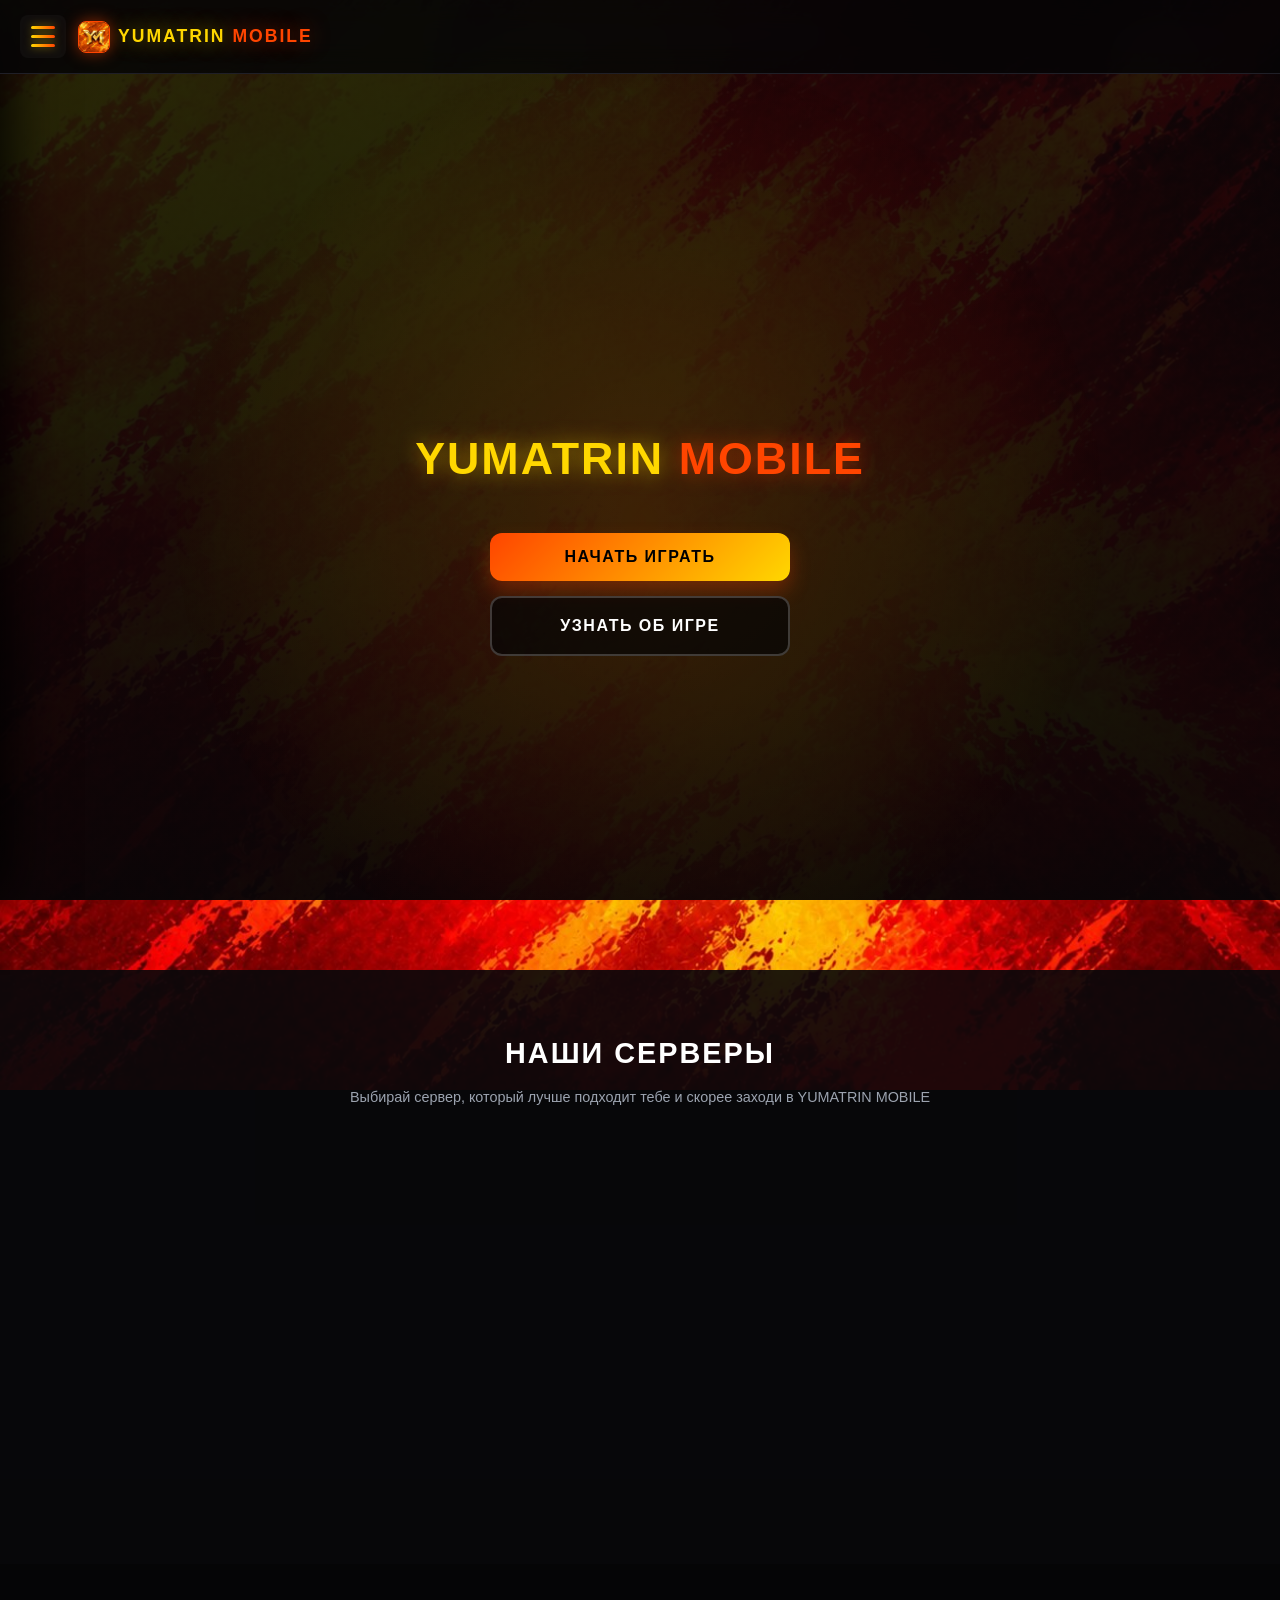
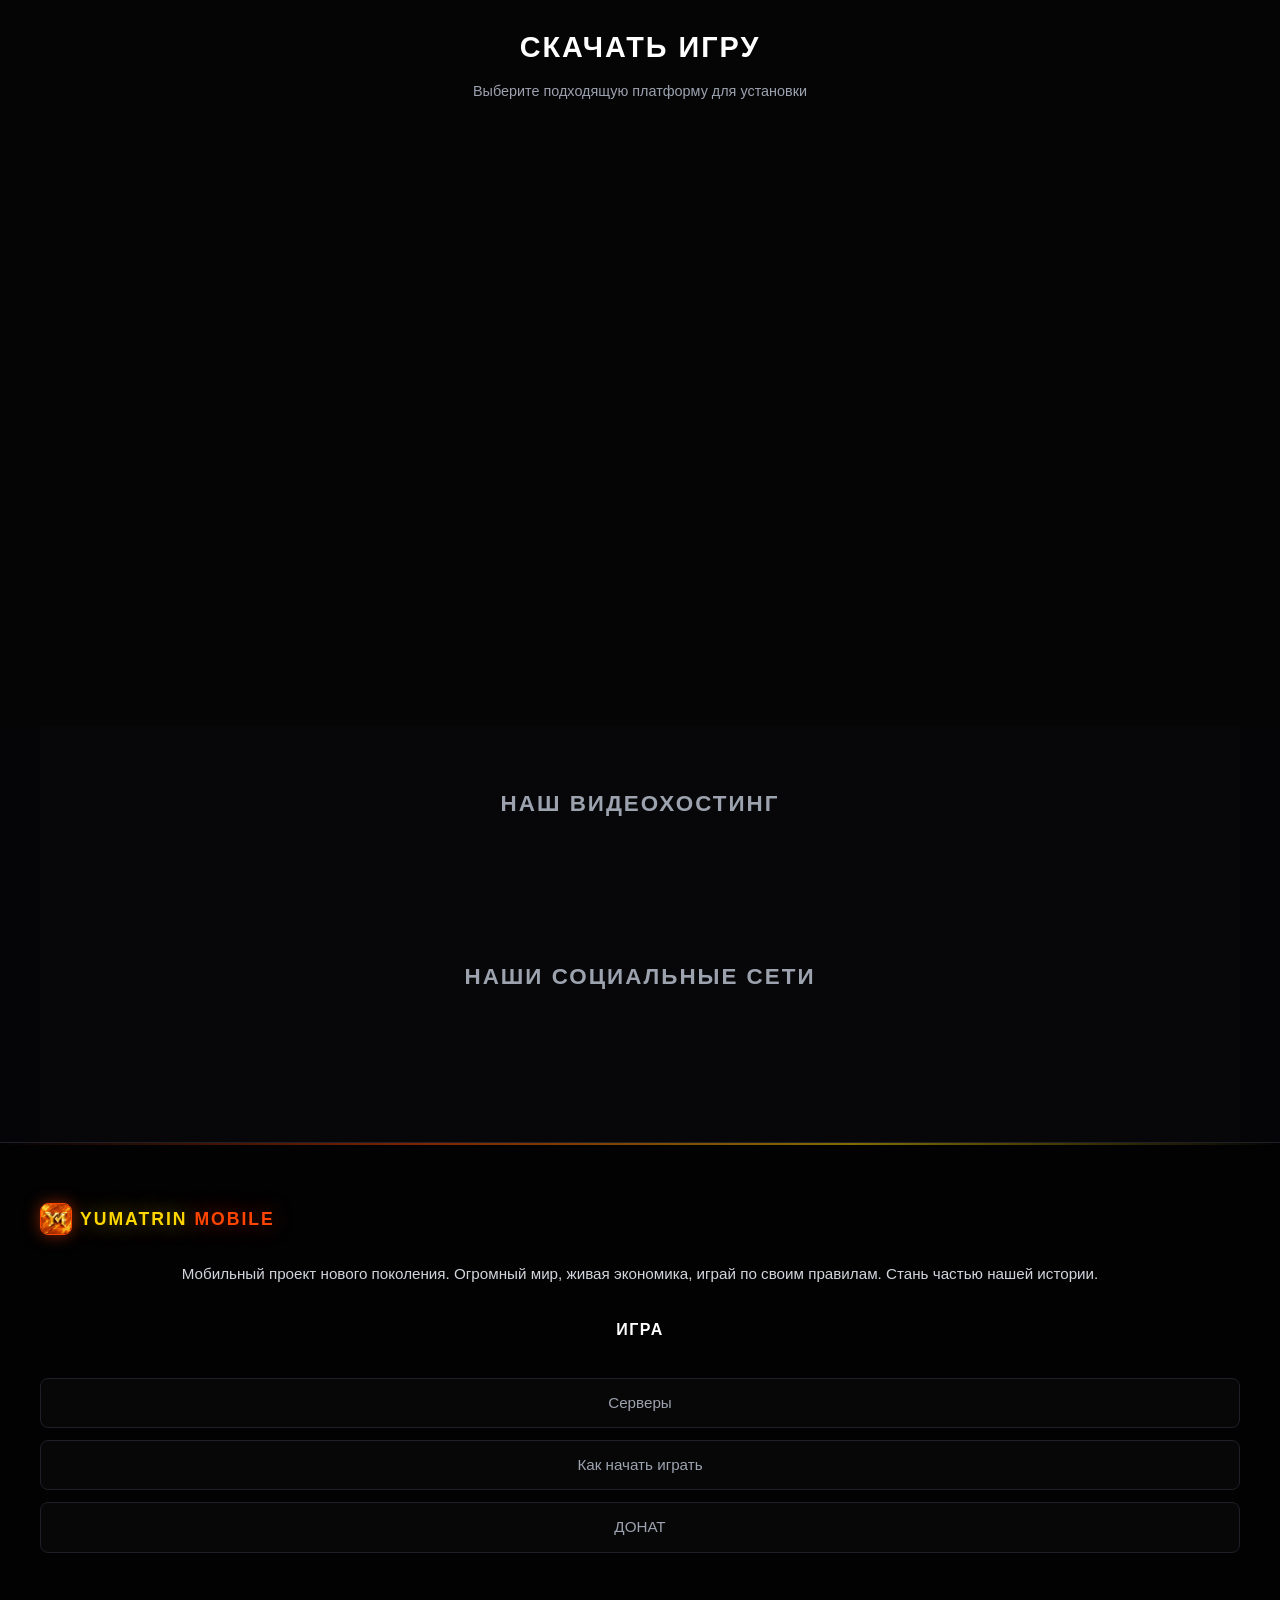
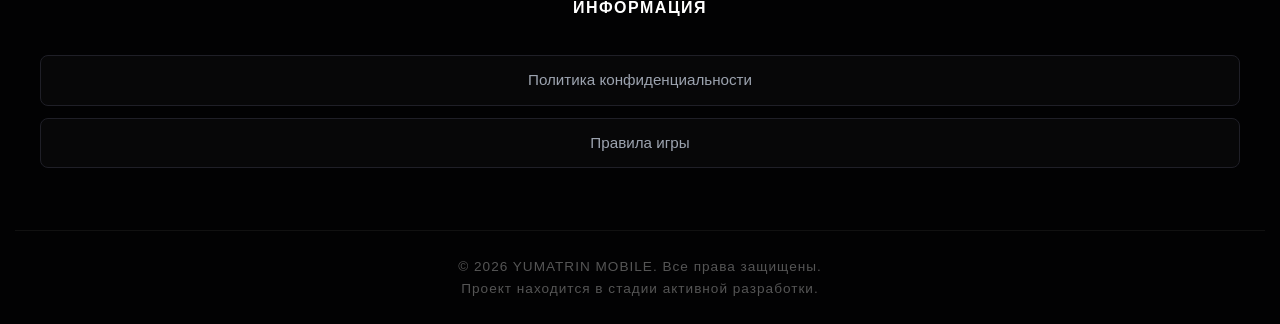
==== index.html @ d4d287cb "Add files via upload" ====
<!DOCTYPE html>
<html lang="ru" translate="no">
<head>
    <meta charset="UTF-8">
    <meta name="viewport" content="width=device-width, initial-scale=1.0">
    <title>YUMATRIN MOBILE</title>
    <link rel="stylesheet" href="style.css">
</head>
<body style="padding-top: 80px;"><div id="effects-container"></div><header>
    <div class="header-left">
        <div class="burger-menu" onclick="toggleMenu()">
            <span></span><span></span><span></span>
        </div>
        <div class="logo-container">
            <img src="IMAGE/logo.jpg" alt="YM">
            <span><span class="title-yellow">YUMATRIN</span> <span class="title-orange">MOBILE</span></span>
        </div>
    </div>
</header><div class="nav-menu" id="sideMenu">
    <a href="#" onclick="toggleMenu()">Главная</a>
    <a href="#servers" onclick="toggleMenu()">Серверы</a>
    <a href="#download-section" onclick="toggleMenu()">Скачать игру</a>
    <a onclick="openDonatePage(); toggleMenu();" class="menu-donate-btn">
        ДОНАТ <span class="menu-x2-badge">x2</span>
    </a>
    <a href="#socials" onclick="toggleMenu()">Соцсети</a>
    <a onclick="scrollToServersAndRegister(); toggleMenu();">Регистрация</a>
</div><section class="hero">
    <h1><span class="title-yellow">YUMATRIN</span> <span class="title-orange">MOBILE</span></h1>
    <div class="hero-buttons">
        <button class="hero-btn primary" onclick="openDownloadModal('start', 'Начать играть')">Начать играть</button>
        <a href="about.html" class="hero-btn secondary" style="display: flex; align-items: center; justify-content: center; text-decoration: none;">Узнать об игре</a>
    </div>
</section><section class="servers-section" id="servers">
    <h2 class="section-title">Наши серверы</h2>
    <p class="section-subtitle">Выбирай сервер, который лучше подходит тебе и скорее заходи в YUMATRIN MOBILE</p>
    <div class="servers-grid">
        <div class="server-card scroll-reveal">
            <div class="server-name">01 СЕРВЕР <span>В РАЗРАБОТКЕ</span></div>
            <div class="server-bar-bg"><div class="server-bar-fill"></div></div>
            <div class="server-status"><span>Ожидание запуска</span> <span>0 / 1000</span></div>
            <div class="server-note">
                Сервер готовится к открытию. Успей зарегистрироваться, чтобы получить уникальный порядковый номер и стартовый капитал при запуске!
            </div>
            <button class="btn-register" onclick="openModal('registerModal')">Регистрация</button>
        </div>
    </div>
</section><section class="download-section" id="download-section">
    <h2 class="section-title">Скачать игру</h2>
    <p class="section-subtitle">Выберите подходящую платформу для установки</p>
    <div class="platforms-grid">
        <div class="platform-card google-play scroll-reveal" onclick="openDownloadModal('start', 'Скачать в Google Play')">
            <img src="IMAGE/Google.Play.png" alt="Google Play" style="width: 45px; height: 45px; object-fit: contain; z-index: 1;">
            <div class="platform-text"><div class="platform-name">Google Play</div><div class="platform-desc">Официальный магазин</div></div>
        </div>
        <div class="platform-card android scroll-reveal" onclick="openDownloadModal('android', 'Скачать Android (APK)')">
            <img src="IMAGE/Android.png" alt="Android" style="width: 45px; height: 45px; object-fit: contain; z-index: 1; border-radius: 8px;">
            <div class="platform-text"><div class="platform-name">Android</div><div class="platform-desc">Скачать APK файл</div></div>
        </div>
        <div class="platform-card apple scroll-reveal" onclick="openDownloadModal('ios', 'Скачать на iOS')">
            <img src="IMAGE/IPHONE.png" alt="iOS" style="width: 45px; height: 45px; object-fit: contain; z-index: 1; border-radius: 8px;">
            <div class="platform-text"><div class="platform-name">iOS</div><div class="platform-desc">App Store</div></div>
        </div>
        <div class="platform-card rustore scroll-reveal" onclick="openDownloadModal('rustore', 'Скачать в RuStore')">
            <img src="IMAGE/RuStore.png" alt="RuStore" style="width: 45px; height: 45px; object-fit: contain; z-index: 1;">
            <div class="platform-text"><div class="platform-name">RuStore</div><div class="platform-desc">Магазин РФ</div></div>
        </div>
        <div class="platform-card windows scroll-reveal" onclick="openDownloadModal('pc', 'Скачать на Windows / PC')">
            <img src="IMAGE/WIN.png" alt="Windows" style="width: 45px; height: 45px; object-fit: contain; z-index: 1; border-radius: 8px;">
            <div class="platform-text"><div class="platform-name">Windows / PC</div><div class="platform-desc">Скачать клиент</div></div>
        </div>
    </div>
</section><section class="socials-wrapper" id="socials">
    <div class="social-group" style="margin-bottom: 50px;">
        <h3>Наш видеохостинг</h3>
        <div class="social-grid">
            <a href="#" class="social-card yt scroll-reveal" onclick="alert('Наш YouTube канал находится в разработке.'); return false;">
                <svg viewBox="0 0 24 24"><path d="M23.498 6.186a3.016 3.016 0 0 0-2.122-2.136C19.505 3.545 12 3.545 12 3.545s-7.505 0-9.377.505A3.017 3.017 0 0 0 .502 6.186C0 8.07 0 12 0 12s0 3.93.502 5.814a3.016 3.016 0 0 0 2.122 2.136c1.871.505 9.376.505 9.376.505s7.505 0 9.377-.505a3.015 3.015 0 0 0 2.122-2.136C24 15.93 24 12 24 12s0-3.93-.502-5.814zM9.545 15.568V8.432L15.818 12l-6.273 3.568z"/></svg>
                YouTube
            </a>
            <a href="[https://www.tiktok.com/@yumatrin.mobile?_r=1&t=ZP-92i7qvPg7xO](https://www.tiktok.com/@yumatrin.mobile?_r=1&t=ZP-92i7qvPg7xO)" target="_blank" rel="noopener noreferrer" class="social-card tt scroll-reveal">
                <svg viewBox="0 0 24 24"><path d="M12.525.02c1.31-.02 2.61-.01 3.91-.02.08 1.53.63 3.09 1.75 4.17 1.12 1.11 2.7 1.62 4.24 1.79v4.03c-1.44-.05-2.89-.35-4.2-.97-.57-.26-1.1-.6-1.58-1.01-.06 2.92-.02 5.84-.07 8.76-.04 1.57-.5 3.14-1.42 4.42-1.4 1.96-3.72 3.1-6.08 3.06-2.23-.02-4.4-.95-5.95-2.5-1.45-1.45-2.23-3.42-2.17-5.46.03-2.17 1-4.27 2.69-5.64 1.71-1.38 4.05-1.85 6.15-1.21v4.17c-1.07-.34-2.26-.2-3.22.39-1.02.61-1.68 1.7-1.73 2.88-.06 1.3.55 2.57 1.55 3.35.96.74 2.23.92 3.35.49 1.04-.4 1.85-1.27 2.15-2.35.14-.51.17-1.05.17-1.58 0-4.63.03-9.26.04-13.89z"/></svg>
                TikTok
            </a>
        </div>
    </div>
    <div class="social-group">
        <h3>Наши социальные сети</h3>
        <div class="social-grid">
            <a href="[https://discord.gg/HVjps9DYmQ](https://discord.gg/HVjps9DYmQ)" target="_blank" rel="noopener noreferrer" class="social-card ds scroll-reveal">
                <svg viewBox="0 0 24 24"><path d="M20.317 4.3698a19.7913 19.7913 0 00-4.8851-1.5152.0741.0741 0 00-.0785.0371c-.211.3753-.4447.8648-.6083 1.2495-1.8447-.2762-3.68-.2762-5.4868 0-.1636-.3933-.4058-.8742-.6177-1.2495a.077.077 0 00-.0785-.037 19.7363 19.7363 0 00-4.8852 1.515.0699.0699 0 00-.0321.0277C.5334 9.0458-.319 13.5799.0992 18.0578a.0824.0824 0 00.0312.0561c2.0528 1.5076 4.0413 2.4228 5.9929 3.0294a.0777.0777 0 00.0842-.0276c.4616-.6304.8731-1.2952 1.226-1.9942a.076.076 0 00-.0416-.1057c-.6528-.2476-1.2743-.5495-1.8722-.8923a.077.077 0 01-.0076-.1277c.1258-.0943.2517-.1923.3718-.2914a.0743.0743 0 01.0776-.0105c3.9278 1.7933 8.18 1.7933 12.0614 0a.0739.0739 0 01.0785.0095c.1202.099.246.1981.3728.2924a.077.077 0 01-.0066.1276 12.2986 12.2986 0 01-1.873.8914.0766.0766 0 00-.0407.1067c.3604.698.7719 1.3628 1.225 1.9932a.076.076 0 00.0842.0286c1.961-.6067 3.9495-1.5219 6.0023-3.0294a.077.077 0 00.0313-.0552c.5004-5.177-.8382-9.6739-3.5485-13.6604a.061.061 0 00-.0312-.0286zM8.02 15.3312c-1.1825 0-2.1569-1.0857-2.1569-2.419 0-1.3332.9555-2.4189 2.157-2.4189 1.2108 0 2.1757 1.0952 2.1568 2.419 0 1.3332-.9555 2.4189-2.1569 2.4189zm7.9748 0c-1.1825 0-2.1569-1.0857-2.1569-2.419 0-1.3332.9554-2.4189 2.1569-2.4189 1.2108 0 2.1757 1.0952 2.1568 2.419 0 1.3332-.946 2.4189-2.1568 2.4189z"/></svg>
                Discord
            </a>
            <a href="[https://vk.ru/yumatrin](https://vk.ru/yumatrin)" target="_blank" rel="noopener noreferrer" class="social-card vk scroll-reveal">
                <svg viewBox="0 0 24 24"><path d="M13.162 18.994c.609 0 .858-.406.851-1.068-.025-1.198.129-1.689.744-1.785.452-.069 1.258.502 2.386 1.894.558.708 1.003.997 1.686.997h2.278c.624 0 .928-.335.799-.982-.163-.853-1.291-2.55-2.85-4.166-1.472-1.518-1.472-1.518-.198-3.206 1.809-2.37 2.408-3.81 2.408-4.242 0-.436-.247-.614-.751-.614h-2.172c-.567 0-.832.245-1.011.704 0 0-1.01 2.505-2.432 4.112-.55.632-.861.836-1.151.836-.203 0-.341-.152-.341-.773V6.617c0-.601-.134-.878-.641-.878H9.93c-.383 0-.614.209-.614.482 0 .515.76.63.838 2.108v3.068c0 .743-.132.884-.448.884-.444 0-1.688-1.858-2.459-3.993-.259-.726-.514-.998-1.08-.998H3.917c-.568 0-.698.245-.698.704 0 .573 1.315 3.653 3.458 6.94 1.834 2.748 4.076 4.242 6.485 4.242z"/></svg>
                ВКонтакте
            </a>
            <a href="[https://t.me/yumatrin](https://t.me/yumatrin)" target="_blank" rel="noopener noreferrer" class="social-card tg scroll-reveal">
                <svg viewBox="0 0 24 24"><path d="M11.944 0A12 12 0 0 0 0 12a12 12 0 0 0 12 12 12 12 0 0 0 12-12A12 12 0 0 0 12 0a12 12 0 0 0-.056 0zm4.962 7.224c.1-.002.321.023.465.14a.506.506 0 0 1 .171.325c.016.093.036.306.02.472-.18 1.898-.962 6.502-1.36 8.627-.168.9-.499 1.201-.82 1.23-.696.065-1.225-.46-1.9-.902-1.056-.693-1.653-1.124-2.678-1.8-1.185-.78-.417-1.21.258-1.91.177-.184 3.247-2.977 3.307-3.23.007-.032.014-.15-.056-.212s-.174-.041-.249-.024c-.106.024-1.793 1.14-5.061 3.345-.48.33-.913.49-1.302.48-.428-.008-1.252-.241-1.865-.44-.752-.245-1.349-.374-1.297-.789.027-.216.325-.437.893-.663 3.498-1.524 5.83-2.529 6.998-3.014 3.332-1.386 4.025-1.627 4.476-1.635z"/></svg>
                Telegram
            </a>
        </div>
    </div>
</section><footer id="footer">
    <div class="footer-container">
        <div class="footer-col-main">
            <div class="logo-container">
                <img src="IMAGE/logo.jpg" alt="YM">
                <span><span class="title-yellow">YUMATRIN</span> <span class="title-orange">MOBILE</span></span>
            </div>
            <p>Мобильный проект нового поколения. Огромный мир, живая экономика, играй по своим правилам. Стань частью нашей истории.</p>
        </div>
        <div class="footer-col">
            <h4>Игра</h4>
            <a href="#servers">Серверы</a>
            <a href="#download-section">Как начать играть</a>
            <a onclick="openDonatePage()">ДОНАТ</a>
        </div>
        <div class="footer-col">
            <h4>Информация</h4>
            <a href="policy.html">Политика конфиденциальности</a>
            <a href="rules.html">Правила игры</a>
        </div>
    </div>
    <div class="copyright">
        &copy; 2026 YUMATRIN MOBILE. Все права защищены.<br>Проект находится в стадии активной разработки.
    </div>
</footer><div class="donate-page" id="donatePage">
    <div class="donate-hero">
        <div class="donate-badge-top">⚡ Мгновенное пополнение</div>
        <p>Выберите способ пополнения</p>
    </div>
Копировать
<div class="donate-choice-grid">
    <div class="donate-choice-card" onclick="alert('Форма для ввода суммы пока в разработке.');">
        <div class="choice-img-wrapper">
            <img src="IMAGE/bank.png" alt="Любое количество">
        </div>
        <h3>Любое количество</h3>
        <p>Введи сумму самостоятельно</p>
        <span class="hover-emoji">💳</span>
    </div>
    
    <div class="donate-choice-card" onclick="alert('Наборы пока в разработке.');">
        <div class="choice-img-wrapper">
            <img src="IMAGE/package.png" alt="Купить набор">
        </div>
        <h3>Купить набор</h3>
        <p>Выбери готовый пакет YM</p>
        <span class="hover-emoji">💎</span>
    </div>
</div>

<div class="donate-back-bottom">
    <button class="btn-close-page" onclick="closeDonatePage()">← Вернуться на сайт</button>
</div>

</div><div class="modal-overlay" id="checkoutModal">
    <div class="modal-content">
        <span class="close-btn" onclick="closeModal('checkoutModal')">&times;</span>
        <div style="text-align: center; margin-bottom: 25px;">
            <div style="font-size: 0.9rem; color: var(--gold); text-transform: uppercase; letter-spacing: 2px; font-weight: bold; margin-bottom: 5px;">Оформление заказа</div>
            <h3 style="font-size: 2.2rem; margin-bottom: 0; color: var(--gold); text-shadow: 0 0 15px rgba(255,215,0,0.3);" id="checkoutAmount">1000 YM</h3>
        </div>
        <div class="checkout-form">
            <label class="checkout-label">Выберите сервер</label>
            <select class="checkout-input"><option>01 СЕРВЕР (В разработке)</option></select>
            <label class="checkout-label">Введите никнейм</label>
            <input type="text" class="checkout-input" placeholder="Neon_Player" required>
            <label class="checkout-label">Электронная почта</label>
            <input type="email" class="checkout-input" placeholder="yourmail@mail.ru" required>
            <input type="text" id="hp_field" name="hp_field" style="display:none !important" tabindex="-1" autocomplete="off">
            <label class="checkout-checkbox" style="margin-top: 15px;">
                <input type="checkbox" id="agreeCheckbox" onchange="togglePayBtn()">
                <span>Я согласен с <a href="policy.html">договором оферты</a> и <a href="policy.html">политикой конфиденциальности</a></span>
            </label>
            <button class="modal-btn" id="payBtn" style="opacity: 0.5; pointer-events: none;" onclick="processPayment()">Оплатить <span id="checkoutPrice">300 ₽</span></button>
        </div>
    </div>
</div><div class="modal-overlay" id="registerModal">
    <div class="modal-content" style="max-width: 450px;">
        <span class="close-btn" onclick="closeModal('registerModal')">&times;</span>
        <h3 style="font-size: 1.8rem; margin-bottom: 20px;">Регистрация</h3>
        <div class="checkout-form">
            <label class="checkout-label">Введи игровой ник</label>
            <input type="text" class="checkout-input" placeholder="Ник (Имя_Фамилия)" required>
            <label class="checkout-label">Укажи почту</label>
            <input type="email" class="checkout-input" placeholder="E-mail" required>
            <label class="checkout-label">Укажи сервер</label>
            <select class="checkout-input"><option>01 СЕРВЕР (В разработке)</option></select>
            <label class="checkout-label">Придумай пароль</label>
            <input type="password" class="checkout-input" placeholder="Введите пароль" required>
            <label class="checkout-label">Повтори пароль</label>
            <input type="password" class="checkout-input" placeholder="Введите пароль" required>
            <div class="fake-captcha">
                <div class="fake-captcha-left"><input type="checkbox" required><span>Я не робот</span></div>
                <div class="fake-captcha-right"><strong>reCAPTCHA</strong>Privacy - Terms</div>
            </div>
            <button class="modal-btn" onclick="alert('На данный момент игра находится в стадии активной разработки. Ожидайте новостей от руководства проекта YUMATRIN MOBILE!'); closeModal('registerModal');">Зарегистрироваться</button>
        </div>
    </div>
</div><div class="modal-overlay" id="downloadModal">
    <div class="modal-content">
        <span class="close-btn" onclick="closeModal('downloadModal')">&times;</span>
        <h3 id="downloadModalTitle">Игра в разработке</h3>
        <p id="downloadModalText" style="text-align: center; color: #d1d5db; font-size: 1.1rem; margin-bottom: 20px;"></p>
        <button class="modal-btn" onclick="closeModal('downloadModal')">ОК</button>
    </div>
</div><script src="script.js"></script>
</body>
</html>
---- style.css ----
:root {
    --bg: #050507; --bg-card: #0e0e13; --text: #ffffff; --text-muted: #9ca3af;
    --accent: #ff4500; --gold: #ffd700; --border: #1f1f27;
    --c-gov: #ffea00; --c-fsb: #b0bec5; --c-mvd: #2979ff; --c-vch: #4caf50;
    --c-mz: #ff1744; --c-smi: #ff9100; --c-malina: #f50057; --c-kurgan: #00e676;
    --c-talnov: #00b0ff; --c-sormovo: #5c6bc0; --c-estate-apt: #00e5ff;
    --c-estate-eco: #00e676; --c-estate-mid: #ff9100; --c-estate-elite: #ff1744;
    --c-trans-eco: #00e676; --c-trans-mid: #ff9100; --c-trans-premium: #ff1744;
    --c-biz: #00bcd4;
}

*{ margin: 0; padding: 0; box-sizing: border-box; font-family: 'Segoe UI', Arial, sans-serif; scroll-behavior: smooth; user-select: none; -webkit-touch-callout: none; }

body {
    background-color: var(--bg);
    color: var(--text);
    line-height: 1.6;
    overflow-x: hidden;
    /* Усилили затемнение фона для читаемости текста */
    background-image: linear-gradient(rgba(5, 5, 7, 0.85), rgba(5, 5, 7, 0.95)), url('IMAGE/bg-main.jpg');
    background-size: cover;
    background-position: center;
    background-attachment: fixed;
    background-repeat: no-repeat;
    min-height: 100vh;
}

/* --- АНИМАЦИЯ SCROLL REVEAL --- */
.scroll-reveal {
    opacity: 0;
    transform: translateY(40px);
    transition: all 0.8s cubic-bezier(0.175, 0.885, 0.32, 1.275);
}
.scroll-reveal.active-reveal {
    opacity: 1;
    transform: translateY(0);
}

/* --- ЭФФЕКТЫ --- */
#effects-container { position: fixed; top: 0; left: 0; width: 100%; height: 100%; pointer-events: none; z-index: 1; overflow: hidden; }
.falling-leaf { position: absolute; color: #d35400; opacity: 0; animation: fall linear forwards; z-index: 1; text-shadow: 0 0 10px rgba(255, 69, 0, 0.5); }
.fire-spark { position: absolute; width: 4px; height: 4px; background: #ff4500; border-radius: 50%; box-shadow: 0 0 10px #ff4500, 0 0 20px #ff8c00; opacity: 0; animation: spark-rise linear forwards; z-index: 1; }
.twinkling-star { position: absolute; width: 3px; height: 3px; background: #ffd700; border-radius: 50%; box-shadow: 0 0 8px #ffd700; opacity: 0; animation: twinkle ease-in-out infinite; z-index: 1; }

@keyframes fall { 0% { transform: translateY(-10vh) rotate(0deg); opacity: 0; } 10% { opacity: 0.9; } 90% { opacity: 0.9; } 100% { transform: translateY(110vh) rotate(360deg); opacity: 0; } }
@keyframes spark-rise { 0% { transform: translateY(0) scale(1); opacity: 0; } 20% { opacity: 1; } 100% { transform: translateY(-100px) scale(0); opacity: 0; } }
@keyframes twinkle { 0%, 100% { opacity: 0; transform: scale(0.5); } 50% { opacity: 1; transform: scale(1.5); } }

/* --- ШАПКА --- */
header { position: fixed; top: 0; width: 100%; padding: 15px 5%; display: flex; justify-content: space-between; align-items: center; background: rgba(5, 5, 7, 0.85); backdrop-filter: blur(15px); border-bottom: 1px solid var(--border); z-index: 1000; }
.header-left { display: flex; align-items: center; gap: 20px; }
.burger-menu { cursor: pointer; display: flex; flex-direction: column; gap: 6px; z-index: 1001; padding: 12px; background: rgba(255,255,255,0.03); border-radius: 8px; border: 1px solid transparent; transition: all 0.4s ease; }
.burger-menu:hover { background: rgba(255, 215, 0, 0.1); border-color: var(--gold); box-shadow: 0 0 15px rgba(255,215,0,0.3); }
.burger-menu span { display: block; width: 28px; height: 3px; background: linear-gradient(90deg, var(--gold), var(--accent)); border-radius: 3px; transition: 0.4s ease; box-shadow: 0 0 8px rgba(255, 215, 0, 0.5); }
.burger-menu:hover span { background: #fff; box-shadow: 0 0 12px var(--gold); transform: scaleX(1.1); }
.logo-container { display: flex; align-items: center; gap: 12px; font-size: 1.3rem; font-weight: 900; letter-spacing: 2px; text-transform: uppercase; text-decoration: none; z-index: 10; position: relative;}
.logo-container img { width: 38px; height: 38px; border-radius: 8px; border: 1px solid var(--accent); box-shadow: 0 0 15px rgba(255, 69, 0, 0.5); object-fit: cover; }
.title-yellow { color: var(--gold); text-shadow: 0 0 20px rgba(255, 215, 0, 0.5); }
.title-orange { color: var(--accent); text-shadow: 0 0 20px rgba(255, 69, 0, 0.5); }

/* --- БОКОВОЕ МЕНЮ --- */
.nav-menu { position: fixed; top: 0; left: -320px; width: 320px; height: 100vh; background: #08080b; border-right: 1px solid var(--border); display: flex; flex-direction: column; padding: 100px 30px; gap: 15px; transition: left 0.4s cubic-bezier(0.4, 0, 0.2, 1); z-index: 999; box-shadow: 10px 0 50px rgba(0,0,0,0.9); }
.nav-menu.active { left: 0; }
.nav-menu a { color: var(--text); text-decoration: none; font-size: 1.1rem; font-weight: 600; transition: all 0.3s ease; display: block; padding: 15px 20px; border-radius: 10px; border: 1px solid var(--border); text-transform: uppercase; letter-spacing: 1px; cursor: pointer; background: rgba(255,255,255,0.02); position: relative; overflow: hidden; }
.nav-menu a:nth-child(1):hover { color: #000; background: var(--gold); border-color: var(--gold); box-shadow: 0 5px 15px rgba(255, 215, 0, 0.3); transform: translateX(5px); }
.nav-menu a:nth-child(2):hover { color: #000; background: #00d2ff; border-color: #00d2ff; box-shadow: 0 5px 15px rgba(0, 210, 255, 0.3); transform: translateX(5px); }
.nav-menu a:nth-child(3):hover { color: #000; background: #00e676; border-color: #00e676; box-shadow: 0 5px 15px rgba(0, 230, 118, 0.3); transform: translateX(5px); }
.menu-donate-btn { display: flex !important; align-items: center; justify-content: space-between; border-left: 3px solid var(--gold) !important; background: linear-gradient(90deg, rgba(255,215,0,0.05) 0%, rgba(255,255,255,0.02) 100%) !important; }
.nav-menu a:nth-child(4):hover { color: #fff; background: rgba(255, 215, 0, 0.15); border-color: var(--gold); box-shadow: 0 0 20px rgba(255, 215, 0, 0.4); transform: translateX(5px); }
.menu-x2-badge { background: linear-gradient(45deg, #ff0055, #ff4500); color: #fff; font-size: 0.75rem; font-weight: 900; padding: 4px 10px; border-radius: 6px; letter-spacing: 1px; box-shadow: 0 0 10px rgba(255,0,85,0.5); animation: pulseBadge 2s infinite; }
.nav-menu a:nth-child(5):hover { color: #000; background: #ff9100; border-color: #ff9100; box-shadow: 0 5px 15px rgba(255, 145, 0, 0.3); transform: translateX(5px); }
.nav-menu a:nth-child(6):hover { color: #fff; background: #ff0055; border-color: #ff0055; box-shadow: 0 0 20px rgba(255, 0, 85, 0.5); transform: translateX(5px); }

/* --- ГЛАВНЫЙ ЭКРАН --- */
.hero { min-height: 100vh; display: flex; flex-direction: column; justify-content: center; align-items: center; text-align: center; padding: 120px 20px 60px; position: relative; background: radial-gradient(circle at 50% 50%, rgba(255, 69, 0, 0.15) 0%, transparent 60%); animation: bgPulse 10s infinite alternate; z-index: 10; }
.hero h1 { font-size: 5rem; font-weight: 900; text-transform: uppercase; letter-spacing: 4px; margin-bottom: 20px; line-height: 1.1; animation: fadeInDown 1s ease-out; text-shadow: 2px 2px 10px rgba(0,0,0,0.8); }
.hero-buttons { display: flex; gap: 25px; margin-top: 30px; animation: fadeInUp 1s ease-out 0.3s both; position: relative; z-index: 10; }
.hero-btn { padding: 18px 50px; font-size: 1.2rem; font-weight: 900; border-radius: 12px; text-decoration: none; transition: all 0.4s cubic-bezier(0.175, 0.885, 0.32, 1.275); cursor: pointer; border: none; text-transform: uppercase; letter-spacing: 1.5px; position: relative; overflow: hidden; }
.hero-btn::before { content: ''; position: absolute; top: 0; left: -100%; width: 50%; height: 100%; background: linear-gradient(to right, rgba(255,255,255,0) 0%, rgba(255,255,255,0.3) 50%, rgba(255,255,255,0) 100%); transform: skewX(-25deg); transition: 0.7s; }
.hero-btn:hover::before { left: 150%; }
.hero-btn.primary { background: linear-gradient(135deg, var(--accent), var(--gold)); color: #000; box-shadow: 0 10px 20px rgba(255, 69, 0, 0.3); }
.hero-btn.primary:hover { transform: translateY(-5px) scale(1.05); box-shadow: 0 15px 30px rgba(255, 69, 0, 0.5); color: #fff; }
.hero-btn.secondary { background: rgba(5, 5, 7, 0.7); color: #fff; border: 2px solid rgba(255,255,255,0.2); }
.hero-btn.secondary:hover { border-color: var(--gold); color: var(--gold); transform: translateY(-5px) scale(1.05); box-shadow: 0 0 20px rgba(255,215,0,0.2); }

/* --- СЕКЦИИ --- */
.section-title { font-size: 2.5rem; margin-bottom: 10px; text-transform: uppercase; font-weight: 900; letter-spacing: 2px; text-align: center; }
.section-subtitle { color: var(--text-muted); margin-bottom: 50px; font-size: 1.1rem; text-align: center; }
.servers-section { padding: 80px 20px; background: rgba(8, 8, 10, 0.9); position: relative; z-index: 10; }
.servers-grid { display: flex; justify-content: center; max-width: 1000px; margin: 0 auto; }
.server-card { background: linear-gradient(180deg, rgba(14,14,19,0.95) 0%, rgba(20,10,5,0.95) 100%); border: 1px solid rgba(255, 69, 0, 0.3); padding: 40px; border-radius: 20px; width: 100%; max-width: 500px; position: relative; transition: 0.4s ease; box-shadow: 0 0 30px rgba(255, 69, 0, 0.1) inset, 0 15px 40px rgba(0,0,0,0.5); }
.server-card::after { content: ""; position: absolute; top: -2px; left: -2px; right: -2px; bottom: -2px; background: linear-gradient(45deg, transparent, var(--accent), var(--gold), transparent); z-index: -1; border-radius: 22px; opacity: 0.3; animation: borderGlow 4s linear infinite; background-size: 200% 200%; }
.server-card:hover { transform: translateY(-10px) scale(1.02); box-shadow: 0 25px 60px rgba(255, 69, 0, 0.3); border-color: var(--gold); }
.server-name { font-size: 1.5rem; font-weight: 900; margin-bottom: 25px; color: var(--text); display: flex; justify-content: space-between; align-items: center; }
.server-name span { font-size: 0.8rem; color: #ff4500; background: rgba(255,69,0,0.15); padding: 6px 15px; border-radius: 20px; border: 1px solid rgba(255,69,0,0.5); letter-spacing: 1px; font-weight: 900; text-transform: uppercase; animation: pulseText 2s infinite; }
.server-bar-bg { width: 100%; height: 12px; background: #000; border-radius: 6px; margin-bottom: 15px; border: 1px solid #222; overflow: hidden; position: relative; box-shadow: inset 0 2px 5px rgba(0,0,0,0.8); }
.server-bar-fill { height: 100%; background: linear-gradient(90deg, #ff4500, #ffd700); border-radius: 6px; box-shadow: 0 0 10px rgba(255, 215, 0, 0.5); animation: loadingBar 2.5s linear infinite; }
.server-status { display: flex; justify-content: space-between; font-size: 0.95rem; font-weight: bold; color: var(--text-muted); margin-bottom: 25px; }
.server-note { font-size: 0.95rem; color: #d1d5db; border-top: 1px solid var(--border); padding-top: 25px; text-align: center; line-height: 1.8; }
.btn-register { display: block; width: 100%; padding: 15px; margin-top: 20px; background: transparent; color: var(--gold); font-weight: 900; text-transform: uppercase; letter-spacing: 2px; border: 2px solid var(--gold); border-radius: 10px; cursor: pointer; transition: 0.4s ease; position: relative; overflow: hidden; z-index: 1; }
.btn-register::before { content: ''; position: absolute; top: 0; left: -100%; width: 100%; height: 100%; background: linear-gradient(90deg, transparent, rgba(255,215,0,0.4), transparent); transition: 0.5s; z-index: -1; }
.btn-register:hover::before { left: 100%; }
.btn-register:hover { background: var(--gold); color: #000; box-shadow: 0 0 30px rgba(255,215,0,0.6); transform: translateY(-2px) scale(1.02); }
.btn-register:active { transform: translateY(2px) scale(0.98); }

.download-section { padding: 80px 20px; background: rgba(5, 5, 7, 0.8); position: relative; z-index: 10; }
.platforms-grid { display: grid; grid-template-columns: repeat(3, 1fr); gap: 20px; max-width: 1100px; margin: 0 auto; justify-content: center;}
.platform-card { background: var(--bg-card); border: 1px solid var(--border); border-radius: 18px; padding: 30px 25px; cursor: pointer; transition: all 0.4s cubic-bezier(0.175, 0.885, 0.32, 1.275); display: flex; align-items: center; gap: 20px; position: relative; overflow: hidden; box-shadow: 0 10px 20px rgba(0,0,0,0.2); }
.platform-card::before { content: ''; position: absolute; top: 0; left: -150%; width: 50%; height: 100%; background: linear-gradient(to right, rgba(255,255,255,0) 0%, rgba(255,255,255,0.15) 50%, rgba(255,255,255,0) 100%); transform: skewX(-25deg); transition: 0.7s; z-index: 0; }
.platform-card:hover::before { left: 150%; }
.platform-card:hover { transform: translateY(-8px) scale(1.03); background: #15151a; }
.platform-card img { transition: all 0.4s cubic-bezier(0.175, 0.885, 0.32, 1.275); z-index: 1; }
.platform-text { z-index: 1; }
.platform-name { font-size: 1.3rem; font-weight: 900; letter-spacing: 1px; transition: 0.3s; }
.platform-desc { font-size: 0.85rem; color: var(--text-muted); transition: 0.3s; }
.platform-card.google-play:hover { border-color: #ff3b30; box-shadow: 0 15px 35px rgba(255, 59, 48, 0.4), inset 0 0 15px rgba(255, 59, 48, 0.1); }
.platform-card.google-play:hover img { transform: scale(1.2) rotate(-10deg); filter: drop-shadow(0 0 15px #ff3b30); }
.platform-card.google-play:hover .platform-name { color: #ff3b30; }
.platform-card.android:hover { border-color: #3DDC84; box-shadow: 0 15px 35px rgba(61, 220, 132, 0.4), inset 0 0 15px rgba(61, 220, 132, 0.1); }
.platform-card.android:hover img { transform: scale(1.2) rotate(10deg); filter: drop-shadow(0 0 15px #3DDC84); }
.platform-card.android:hover .platform-name { color: #3DDC84; }
.platform-card.apple:hover { border-color: #ffffff; box-shadow: 0 15px 35px rgba(255, 255, 255, 0.3), inset 0 0 15px rgba(255, 255, 255, 0.1); }
.platform-card.apple:hover img { transform: scale(1.2) rotate(-10deg); filter: drop-shadow(0 0 15px #ffffff); }
.platform-card.apple:hover .platform-name { color: #ffffff; }
.platform-card.rustore:hover { border-color: #0077FF; box-shadow: 0 15px 35px rgba(0, 119, 255, 0.4), inset 0 0 15px rgba(0, 119, 255, 0.1); }
.platform-card.rustore:hover img { transform: scale(1.2) rotate(10deg); filter: drop-shadow(0 0 15px #0077FF); }
.platform-card.rustore:hover .platform-name { color: #0077FF; }
.platform-card.windows:hover { border-color: #00A4EF; box-shadow: 0 15px 35px rgba(0, 164, 239, 0.4), inset 0 0 15px rgba(0, 164, 239, 0.1); }
.platform-card.windows:hover img { transform: scale(1.2) rotate(-10deg); filter: drop-shadow(0 0 15px #00A4EF); }
.platform-card.windows:hover .platform-name { color: #00A4EF; }

.socials-wrapper { padding: 80px 20px; background: rgba(8, 8, 10, 0.9); max-width: 1200px; margin: 0 auto; position: relative; z-index: 10;}
.social-group h3 { font-size: 1.4rem; margin-bottom: 25px; text-align: center; color: var(--text-muted); text-transform: uppercase; letter-spacing: 2px; font-weight: 700; }
.social-grid { display: flex; justify-content: center; gap: 20px; flex-wrap: wrap; }
.social-card { background: var(--bg-card); border: 1px solid var(--border); padding: 15px 25px; border-radius: 50px; display: flex; align-items: center; gap: 15px; text-decoration: none; color: var(--text); font-weight: 700; font-size: 1.05rem; transition: all 0.4s cubic-bezier(0.175, 0.885, 0.32, 1.275); min-width: 180px; justify-content: center; box-shadow: 0 5px 15px rgba(0,0,0,0.3); }
.social-card svg { width: 24px; height: 24px; fill: currentColor; transition: all 0.4s ease; background: rgba(255,255,255,0.1); border-radius: 50%; padding: 8px; box-sizing: content-box; }
.social-card:hover { transform: translateY(-10px) scale(1.05); background: #15151a; box-shadow: 0 15px 30px rgba(0, 0, 0, 0.5); }
.social-card.yt:hover { border-color: #ff0000; color: #ff0000; box-shadow: 0 15px 30px rgba(255, 0, 0, 0.4); }
.social-card.yt:hover svg { background: #ff0000; fill: #fff; transform: rotate(15deg) scale(1.1); }
.social-card.tt:hover { border-color: #00f2fe; color: #00f2fe; box-shadow: 0 15px 30px rgba(0, 242, 254, 0.4); }
.social-card.tt:hover svg { background: #00f2fe; fill: #000; transform: rotate(-15deg) scale(1.1); }
.social-card.ds:hover { border-color: #5865F2; color: #5865F2; box-shadow: 0 15px 30px rgba(88, 101, 242, 0.4); }
.social-card.ds:hover svg { background: #5865F2; fill: #fff; transform: rotate(15deg) scale(1.1); }
.social-card.vk:hover { border-color: #0077FF; color: #0077FF; box-shadow: 0 15px 30px rgba(0, 119, 255, 0.4); }
.social-card.vk:hover svg { background: #0077FF; fill: #fff; transform: rotate(-15deg) scale(1.1); }
.social-card.tg:hover { border-color: #229ED9; color: #229ED9; box-shadow: 0 15px 30px rgba(34, 158, 217, 0.4); }
.social-card.tg:hover svg { background: #229ED9; fill: #fff; transform: rotate(15deg) scale(1.1); }

footer { background: rgba(3, 3, 4, 0.95); padding: 80px 20px 30px; border-top: 1px solid var(--border); position: relative; z-index: 10;}
footer::before { content: ""; position: absolute; top: 0; left: 0; width: 100%; height: 2px; background: linear-gradient(90deg, transparent, var(--accent), var(--gold), transparent); opacity: 0.5; }
.footer-container { max-width: 1200px; margin: 0 auto; display: grid; grid-template-columns: 2fr 1fr 1fr; gap: 50px; margin-bottom: 50px; }
.footer-col-main { display: flex; flex-direction: column; gap: 15px; }
.footer-col-main .logo-container { justify-content: flex-start; margin-bottom: 10px; }
/* Убрали размытие текста, сделали его четким */
.footer-col-main p { color: #d1d5db; font-size: 1.05rem; line-height: 1.8; max-width: 350px; font-weight: 500; }
.footer-col h4 { color: var(--text); font-size: 1.1rem; text-transform: uppercase; letter-spacing: 1.5px; margin-bottom: 25px; font-weight: 800; padding-bottom: 10px; display: inline-block; animation: text-glow 3s infinite alternate; }
.footer-col a { display: block; color: var(--text-muted); text-decoration: none; font-size: 0.95rem; padding: 12px 20px; margin-bottom: 12px; border-radius: 8px; border: 1px solid var(--border); transition: all 0.4s ease; cursor: pointer; background: rgba(255,255,255,0.02); position: relative; overflow: hidden; }
.footer-col a::before { content: ''; position: absolute; top: 0; left: -100%; width: 50%; height: 100%; background: linear-gradient(to right, transparent, rgba(255,255,255,0.1), transparent); transform: skewX(-25deg); transition: 0.5s; }
.footer-col a:hover::before { left: 150%; }
.footer-col a:nth-child(2):hover { color: #000; background: var(--gold); border-color: var(--gold); box-shadow: 0 5px 15px rgba(255,215,0,0.4); transform: translateX(10px); }
.footer-col a:nth-child(3):hover { color: #000; background: #00d2ff; border-color: #00d2ff; box-shadow: 0 5px 15px rgba(0,210,255,0.4); transform: translateX(10px); }
.footer-col a:nth-child(4):hover { color: #fff; background: #b620e0; border-color: #b620e0; box-shadow: 0 5px 15px rgba(182,32,224,0.4); transform: translateX(10px); }
.footer-col:last-of-type a:nth-child(2):hover { color: #fff; background: #5c6bc0; border-color: #5c6bc0; box-shadow: 0 5px 15px rgba(92,107,192,0.4); transform: translateX(10px); }
.footer-col:last-of-type a:nth-child(3):hover { color: #000; background: #00e676; border-color: #00e676; box-shadow: 0 5px 15px rgba(0,230,118,0.4); transform: translateX(10px); }
.copyright { text-align: center; color: #555; font-size: 0.85rem; padding-top: 25px; border-top: 1px solid #111; letter-spacing: 1px; margin-top: 40px; }

/* =========================================
   ДОНАТ
   ========================================= */
.donate-page {
    background-image: linear-gradient(rgba(5, 5, 7, 0.9), rgba(5, 5, 7, 0.98)), url('IMAGE/bg-main.jpg');
    background-size: cover;
    background-position: center;
    background-attachment: fixed;
    background-repeat: no-repeat;
    min-height: 100vh;
    display: none;
    opacity: 0;
    transition: opacity 0.3s ease;
    z-index: 2000;
    position: fixed;
    top: 0; left: 0; width: 100%; height: 100%;
    overflow-y: auto;
    padding-bottom: 20px;
}
.donate-page.active { display: flex; flex-direction: column; align-items: center; opacity: 1; }

.donate-hero { padding: 30px 20px 10px; text-align: center; }
.donate-hero p { color: var(--text-muted); font-size: 1rem; margin: 0; }
.donate-badge-top { display: inline-block; background: rgba(255, 69, 0, 0.1); border: 1px solid var(--accent); color: var(--accent); padding: 6px 20px; border-radius: 30px; font-weight: bold; margin-bottom: 10px; letter-spacing: 1px; text-transform: uppercase; font-size: 0.85rem; box-shadow: 0 0 15px rgba(255, 69, 0, 0.3); }

.donate-choice-grid { display: flex; justify-content: center; align-items: stretch; gap: 30px; max-width: 1000px; width: 100%; margin: 10px auto 20px; padding: 0 20px; flex-wrap: wrap; }

.donate-choice-card { background: #0b0b0f; border: 1px solid rgba(255, 215, 0, 0.2); border-radius: 20px; padding: 0; text-align: center; cursor: pointer; transition: all 0.4s cubic-bezier(0.175, 0.885, 0.32, 1.275); flex: 1 1 320px; max-width: 380px; position: relative; overflow: hidden; display: flex; flex-direction: column; box-shadow: 0 10px 40px rgba(0,0,0,0.6); }
.donate-choice-card:hover { transform: translateY(-10px) scale(1.02); border-color: var(--gold); box-shadow: 0 20px 50px rgba(255, 215, 0, 0.2); }

.choice-img-wrapper { width: 100%; height: 520px; position: relative; overflow: hidden; flex-shrink: 0; }
.choice-img-wrapper img { width: 100%; height: 100%; object-fit: cover; object-position: center top; transition: transform 0.6s ease; }
.donate-choice-card:hover .choice-img-wrapper img { transform: scale(1.08); }

.donate-choice-card h3 { font-size: 1.5rem; color: var(--gold); margin: 15px 0 5px 0; font-weight: 900; text-transform: uppercase; letter-spacing: 1px; text-shadow: 0 0 10px rgba(255, 215, 0, 0.3); padding: 0 15px; }
.donate-choice-card p { color: var(--text-muted); font-size: 0.95rem; margin-bottom: 20px; padding: 0 15px; }

.hover-emoji { position: absolute; top: 15px; right: 15px; font-size: 2.5rem; opacity: 0; transform: translateY(20px) scale(0.5); transition: all 0.5s ease; pointer-events: none; z-index: 10; filter: drop-shadow(0 0 10px rgba(0,0,0,0.8)); }
.donate-choice-card:hover .hover-emoji { opacity: 1; transform: translateY(0) scale(1.2) rotate(10deg); }

.donate-back-bottom { text-align: center; margin-bottom: 20px; }
.btn-close-page { background: linear-gradient(90deg, #ff0055, #ff4500); color: #fff; font-size: 1rem; padding: 12px 30px; border-radius: 50px; cursor: pointer; transition: all 0.3s ease; font-weight: 900; text-transform: uppercase; letter-spacing: 1px; border: none; box-shadow: 0 5px 15px rgba(255,0,85,0.4); }
.btn-close-page:hover { transform: translateY(-3px) scale(1.05); box-shadow: 0 10px 30px rgba(255,0,85,0.6); background: linear-gradient(90deg, #ff4500, #ff0055); }

/* =========================================
   МОДАЛКИ
   ========================================= */
.modal-overlay { position: fixed; top: 0; left: 0; width: 100%; height: 100%; background: rgba(0, 0, 0, 0.95); backdrop-filter: blur(5px); display: flex; justify-content: center; align-items: center; z-index: 3000; opacity: 0; pointer-events: none; transition: 0.3s ease; }
.modal-overlay.active { opacity: 1; pointer-events: all; }
.modal-content { background: linear-gradient(180deg, #0e0e13 0%, #050507 100%); border: 1px solid rgba(255,215,0,0.2); box-shadow: 0 0 50px rgba(255,215,0,0.1); border-radius: 20px; padding: 40px; max-width: 500px; width: 95%; position: relative; max-height: 90vh; overflow-y: auto; transform: translateY(20px); transition: 0.3s ease; }
.modal-overlay.active .modal-content { transform: translateY(0); }
.modal-content::before { content: ""; position: absolute; top: 0; left: 0; width: 100%; height: 4px; background: linear-gradient(90deg, var(--accent), var(--gold)); border-radius: 16px 16px 0 0; }
.modal-content h3 { font-size: 2rem; margin-bottom: 25px; color: var(--gold); text-transform: uppercase; text-align: center; letter-spacing: 1px; }
.close-btn { position: absolute; top: 20px; right: 25px; font-size: 2rem; color: var(--text-muted); cursor: pointer; transition: 0.3s; line-height: 1; }
.close-btn:hover { color: var(--accent); transform: rotate(90deg); }
.checkout-form { display: flex; flex-direction: column; gap: 15px; }
.checkout-label { color: var(--text-muted); font-size: 0.9rem; font-weight: bold; margin-bottom: -10px; }
.checkout-input { width: 100%; padding: 15px; background: rgba(0,0,0,0.5); border: 1px solid #333; border-radius: 8px; color: #fff; font-weight: bold; letter-spacing: 1px; font-size: 1rem; outline: none; transition: 0.3s; }
.checkout-input:focus { border-color: var(--gold); box-shadow: 0 0 15px rgba(255, 215, 0, 0.3); outline: none; }
.checkout-checkbox { display: flex; align-items: flex-start; gap: 10px; color: var(--text-muted); font-size: 0.85rem; margin-top: 10px; cursor: pointer; }
.checkout-checkbox input { width: 18px; height: 18px; margin-top: 3px; cursor: pointer; accent-color: var(--gold); }
.checkout-checkbox a { color: var(--gold); text-decoration: underline; }
.modal-btn { display: block; width: 100%; background: linear-gradient(90deg, #ff4500, #ffd700); color: #000; border: none; padding: 16px; border-radius: 10px; font-size: 1.2rem; font-weight: 900; cursor: pointer; margin-top: 15px; text-transform: uppercase; transition: 0.3s; }
.modal-btn:hover { transform: translateY(-2px) scale(1.02); box-shadow: 0 10px 20px rgba(255, 69, 0, 0.3); }
.modal-btn:active { transform: translateY(2px) scale(0.98); }
.fake-captcha { display: flex; align-items: center; justify-content: space-between; background: #fff; padding: 10px 15px; border-radius: 5px; margin-top: 10px; color: #000; cursor: pointer; }
.fake-captcha-left { display: flex; align-items: center; gap: 10px; font-weight: bold; }
.fake-captcha-left input { width: 20px; height: 20px; cursor: pointer; accent-color: var(--gold); }
.fake-captcha-right { font-size: 0.7rem; color: #555; text-align: center; line-height: 1.2; }
.fake-captcha-right strong { display: block; color: #4285f4; font-size: 0.9rem; }

/* =========================================
   СТРАНИЦЫ "МИР ИГРЫ" И СТАТЬИ
   ========================================= */
.world-page, .policy-page { max-width: 1200px; margin: 0 auto; padding: 40px 20px; position: relative; z-index: 10;}
.world-container { display: flex; gap: 30px; }
.world-sidebar { width: 280px; display: flex; flex-direction: column; gap: 8px; flex-shrink: 0; }
.world-tab { display: flex; align-items: center; gap: 15px; background: rgba(20,20,25,0.8); color: var(--text-muted); padding: 15px 20px; border: 1px solid transparent; border-radius: 10px; cursor: pointer; font-weight: 700; font-size: 0.95rem; text-align: left; transition: 0.3s; backdrop-filter: blur(5px);}
.world-tab:hover { background: rgba(255,255,255,0.1); color: #fff; }
.world-tab.active { background: rgba(255, 255, 255, 0.1); border-color: #333; color: #fff; }
.tab-icon { width: 20px; height: 20px; fill: currentColor; }
.world-tab[data-color="main"].active { border-color: #ffd700; color: #ffd700; background: rgba(255, 215, 0, 0.1); box-shadow: 0 0 15px rgba(255,215,0,0.1);}
.world-tab[data-color="survival"].active { border-color: #00e676; color: #00e676; background: rgba(0, 230, 118, 0.1); box-shadow: 0 0 15px rgba(0,230,118,0.1);}
.world-tab[data-color="gov"].active { border-color: #ffea00; color: #ffea00; background: rgba(255, 234, 0, 0.1); box-shadow: 0 0 15px rgba(255,234,0,0.1);}
.world-tab[data-color="crime"].active { border-color: #f50057; color: #f50057; background: rgba(245, 0, 87, 0.1); box-shadow: 0 0 15px rgba(245,0,87,0.1);}
.world-tab[data-color="biz"].active { border-color: #00bcd4; color: #00bcd4; background: rgba(0, 188, 212, 0.1); box-shadow: 0 0 15px rgba(0,188,212,0.1);}
.world-tab[data-color="estate"].active { border-color: #00e5ff; color: #00e5ff; background: rgba(0, 229, 255, 0.1); box-shadow: 0 0 15px rgba(0,229,255,0.1);}
.world-tab[data-color="transport"].active { border-color: #00e676; color: #00e676; background: rgba(0, 230, 118, 0.1); box-shadow: 0 0 15px rgba(0,230,118,0.1);}
.world-tab[data-color="rules"].active { border-color: #ffd700; color: #ffd700; background: rgba(255, 215, 0, 0.1); box-shadow: 0 0 15px rgba(255,215,0,0.1);}
.world-content-area { flex-grow: 1; min-width: 0; }
.world-content { display: none; }
.world-content.active { display: block; animation: fadeInTab 0.4s ease; }
.world-title { font-size: 2.8rem; margin-bottom: 20px; font-weight: 900; text-transform: uppercase; }
.world-text { color: #d1d5db; font-size: 1.1rem; line-height: 1.7; margin-bottom: 30px; background: rgba(5,5,7,0.5); padding: 15px; border-radius: 8px;}
.world-card-grid { display: grid; grid-template-columns: 1fr; gap: 20px; }
.world-info-card { background: rgba(11,11,15, 0.9); border: 1px solid #1f1f27; border-radius: 15px; padding: 30px; margin-bottom: 20px; position: relative; box-shadow: 0 4px 15px rgba(0,0,0,0.2); backdrop-filter: blur(10px);}
.card-header { display: flex; align-items: center; gap: 15px; margin-bottom: 20px; }
.card-icon { width: 45px; height: 45px; display: flex; align-items: center; justify-content: center; border-radius: 10px; font-size: 1.5rem; }
.card-icon svg { width: 24px; height: 24px; fill: currentColor; }
.card-header h3 { font-size: 1.6rem; margin: 0; font-weight: 800; }
.world-info-card p { color: #d1d5db; font-size: 1rem; line-height: 1.7; margin-bottom: 15px; }
.world-info-card ul { color: #d1d5db; font-size: 1rem; padding-left: 20px; margin-bottom: 15px; }
.world-info-card ul li { margin-bottom: 8px; }

/* Цвета Карточек */
.card-survival { border-top: 3px solid #00e676; } .card-survival .card-header h3 { color: #00e676; } .card-survival .card-icon { background: rgba(0, 230, 118, 0.1); color: #00e676; } .c-survival { color: #00e676; font-weight: bold; }
.card-gov { border-top: 3px solid #ffd700; } .card-gov .card-header h3 { color: #ffd700; } .card-gov .card-icon { background: rgba(255, 215, 0, 0.1); color: #ffd700; }
.card-fsb { border-top: 3px solid #b0bec5; } .card-fsb .card-header h3 { color: #b0bec5; } .card-fsb .card-icon { background: rgba(176, 190, 197, 0.1); color: #b0bec5; }
.card-mvd { border-top: 3px solid #2979ff; } .card-mvd .card-header h3 { color: #2979ff; } .card-mvd .card-icon { background: rgba(41, 121, 255, 0.1); color: #2979ff; }
.card-vch { border-top: 3px solid #4caf50; } .card-vch .card-header h3 { color: #4caf50; } .card-vch .card-icon { background: rgba(76, 175, 80, 0.1); color: #4caf50; }
.card-mz { border-top: 3px solid #ff1744; } .card-mz .card-header h3 { color: #ff1744; } .card-mz .card-icon { background: rgba(255, 23, 68, 0.1); color: #ff1744; }
.card-smi { border-top: 3px solid #ff9100; } .card-smi .card-header h3 { color: #ff9100; } .card-smi .card-icon { background: rgba(255, 145, 0, 0.1); color: #ff9100; }
.card-malina { border-top: 3px solid #f50057; } .card-malina .card-header h3 { color: #f50057; } .card-malina .card-icon { background: rgba(245, 0, 87, 0.1); color: #f50057; } .c-crime { color: #f50057; font-weight: bold; }
.card-kurgan { border-top: 3px solid #00e676; } .card-kurgan .card-header h3 { color: #00e676; } .card-kurgan .card-icon { background: rgba(0, 230, 118, 0.1); color: #00e676; }
.card-talnov { border-top: 3px solid #00b0ff; } .card-talnov .card-header h3 { color: #00b0ff; } .card-talnov .card-icon { background: rgba(0, 176, 255, 0.1); color: #00b0ff; }
.card-sormovo { border-top: 3px solid #5c6bc0; } .card-sormovo .card-header h3 { color: #5c6bc0; } .card-sormovo .card-icon { background: rgba(92, 107, 192, 0.1); color: #5c6bc0; }
.card-biz { border-top: 3px solid #00bcd4; } .card-biz .card-header h3 { color: #00bcd4; } .card-biz .card-icon { background: rgba(0, 188, 212, 0.1); color: #00bcd4; }
.card-estate-apt { border-top: 3px solid #00e5ff; } .card-estate-apt .card-header h3 { color: #00e5ff; } .card-estate-apt .card-icon { background: rgba(0, 229, 255, 0.1); color: #00e5ff; }
.card-estate-eco { border-top: 3px solid #00e676; } .card-estate-eco .card-header h3 { color: #00e676; } .card-estate-eco .card-icon { background: rgba(0, 230, 118, 0.1); color: #00e676; }
.card-estate-mid { border-top: 3px solid #ff9100; } .card-estate-mid .card-header h3 { color: #ff9100; } .card-estate-mid .card-icon { background: rgba(255, 145, 0, 0.1); color: #ff9100; }
.card-estate-elite { border-top: 3px solid #ff1744; } .card-estate-elite .card-header h3 { color: #ff1744; } .card-estate-elite .card-icon { background: rgba(255, 23, 68, 0.1); color: #ff1744; }
.card-trans-eco { border-top: 3px solid #00e676; } .card-trans-eco .card-header h3 { color: #00e676; } .card-trans-eco .card-icon { background: rgba(0, 230, 118, 0.1); color: #00e676; }
.card-trans-mid { border-top: 3px solid #ff9100; } .card-trans-mid .card-header h3 { color: #ff9100; } .card-trans-mid .card-icon { background: rgba(255, 145, 0, 0.1); color: #ff9100; }
.card-trans-premium { border-top: 3px solid #ff1744; } .card-trans-premium .card-header h3 { color: #ff1744; } .card-trans-premium .card-icon { background: rgba(255, 23, 68, 0.1); color: #ff1744; }

.stat-box { display: flex; flex-wrap: wrap; gap: 10px; margin-top: 15px; }
.stat-item { background: rgba(255,255,255,0.05); padding: 8px 15px; border-radius: 8px; border: 1px solid #2a2a35; font-size: 0.9rem; font-weight: bold; color: #fff; }
.stat-item span { color: #00e676; }
.principles { display: block; font-size: 0.85rem; color: #9ca3af; font-style: italic; margin-top: 15px; border-top: 1px solid #1f1f27; padding-top: 10px; }
.price-tag { display: inline-block; background: rgba(255, 215, 0, 0.1); color: var(--gold); padding: 5px 12px; border-radius: 6px; font-weight: bold; font-size: 0.9rem; margin-bottom: 15px; border: 1px solid rgba(255, 215, 0, 0.3); }

.world-content[id="tab-biz"] ul { list-style: none; padding-left: 0; margin-top: 15px; }
.world-content[id="tab-biz"] ul li { background: rgba(255, 255, 255, 0.05); padding: 10px 15px; border-radius: 8px; border: 1px solid #2a2a35; margin-bottom: 10px; font-size: 0.95rem; line-height: 1.5; display: flex; align-items: center; gap: 10px; }
.world-content[id="tab-biz"] ul li::before { content: "⚡"; color: #00bcd4; font-size: 1.2rem; }
.world-content[id="tab-biz"] ul li span.c-biz { color: #00bcd4; font-weight: bold; }

.world-content[id="tab-transport"] .world-card-grid { display: grid; grid-template-columns: 1fr; gap: 20px; width: 100%; }
.world-content[id="tab-transport"] .world-info-card { display: block !important; width: 100%; box-sizing: border-box; margin-bottom: 0; }

/* СТРАНИЦЫ ПРАВИЛ И ПОЛИТИКИ */
.policy-page { min-height: 100vh; padding: 40px 20px 100px 20px; display: flex; justify-content: center; }
.policy-container { width: 100%; max-width: 900px; }
.policy-main-title { text-align: center; font-size: 2.5rem; font-weight: 800; margin-bottom: 10px; background: linear-gradient(90deg, #ffd700, #ff8c00, #ffd700); background-size: 200% auto; -webkit-background-clip: text; -webkit-text-fill-color: transparent; animation: shineGold 3s linear infinite; }
@keyframes shineGold { to { background-position: 200% center; } }
.policy-subtitle { text-align: center; color: var(--text-muted); margin-bottom: 50px; font-size: 0.95rem; line-height: 1.5; }
.policy-card { background: rgba(15, 15, 20, 0.8); border: 1px solid rgba(255, 255, 255, 0.05); border-left: 4px solid var(--accent); border-radius: 8px; padding: 25px; margin-bottom: 25px; transition: all 0.4s ease; position: relative; overflow: hidden; }
.policy-card::before { content: ''; position: absolute; top: 0; left: -100%; width: 100%; height: 100%; background: linear-gradient(90deg, transparent, rgba(255, 255, 255, 0.05), transparent); transition: all 0.6s ease; }
.policy-card:hover::before { left: 100%; }
.policy-card:hover { transform: translateX(5px); border-left-color: var(--gold); box-shadow: -10px 10px 30px rgba(0,0,0,0.5), 0 0 15px rgba(255, 215, 0, 0.1); background: rgba(20, 20, 25, 0.9); }
.policy-header { display: flex; align-items: center; gap: 15px; margin-bottom: 15px; }
.policy-header svg { width: 32px; height: 32px; fill: var(--accent); transition: all 0.3s ease; flex-shrink: 0; }
.policy-card:hover .policy-header svg { fill: var(--gold); transform: scale(1.1) rotate(5deg); filter: drop-shadow(0 0 8px var(--gold)); }
.policy-header h2 { font-size: 1.2rem; color: #fff; margin: 0; letter-spacing: 1px; }
.policy-card p { color: #b0b0b0; line-height: 1.7; font-size: 1rem; margin: 0; }
.policy-card b { color: var(--accent); font-weight: 600; }
.policy-card:hover b { color: var(--gold); }

/* Аккордеон правил */
.rules-accordion { display: flex; flex-direction: column; gap: 12px; }
.rule-item { background: rgba(14, 14, 19, 0.85); border: 1px solid var(--border); border-radius: 14px; overflow: hidden; transition: all 0.3s ease; position: relative;}
.rule-item[open] { border-color: var(--gold); box-shadow: 0 0 20px rgba(255, 215, 0, 0.1); }
.rule-header { padding: 18px 20px; cursor: pointer; display: flex; align-items: center; gap: 15px; font-weight: 700; color: var(--text); list-style: none; user-select: none; }
.rule-header::-webkit-details-marker { display: none; }
.rule-header svg { width: 24px; height: 24px; fill: var(--gold); flex-shrink: 0; }
.rule-header h2 { font-size: 1.1rem; margin: 0; }
.rule-content { padding: 0 20px 20px 20px; border-top: 1px solid rgba(255, 255, 255, 0.05); padding-top: 15px; }
.rule-content p { color: #d1d5db; font-size: 0.95rem; line-height: 1.7; margin-bottom: 10px; }
.rule-content b { color: #fff; }
.punish { display: inline-block; background: rgba(255, 0, 85, 0.1); color: #ff4d6d; font-size: 0.85rem; font-weight: bold; padding: 2px 8px; border-radius: 5px; margin-left: 5px; border: 1px solid rgba(255, 0, 85, 0.2); }

/* Анимации менюшек Правил */
.rule-item:hover::before { opacity: 1; }
.rule-item::before { content: ''; position: absolute; top: 0; left: 0; width: 4px; height: 100%; background: linear-gradient(to bottom, var(--gold), var(--accent)); opacity: 0; transition: opacity 0.3s ease; z-index: 1; }
.rule-header { transition: all 0.3s ease; position: relative; z-index: 2; }
.rule-header:hover { background: rgba(255, 255, 255, 0.03); padding-left: 25px; }
.rule-item[open] .rule-header { background: rgba(255, 215, 0, 0.05); border-bottom: 1px solid rgba(255, 215, 0, 0.1); }
.rule-header svg { transition: all 0.5s cubic-bezier(0.175, 0.885, 0.32, 1.275); filter: drop-shadow(0 0 0 transparent); }
.rule-header:hover svg { transform: rotate(15deg) scale(1.15); filter: drop-shadow(0 0 8px var(--gold)); }
.rule-item[open] .rule-header svg { transform: rotate(360deg) scale(1.1); fill: var(--gold); filter: drop-shadow(0 0 10px var(--gold)); animation: pulseIcon 2s infinite alternate; }
.rule-content { animation: slideDownContent 0.4s ease-out forwards; transform-origin: top; position: relative; z-index: 2; }
@keyframes slideDownContent { from { opacity: 0; transform: translateY(-10px); } to { opacity: 1; transform: translateY(0); } }

/* =========================================
   АНИМАЦИИ
   ========================================= */
@keyframes fadeInDown { from { opacity: 0; transform: translateY(-20px); } to { opacity: 1; transform: translateY(0); } }
@keyframes fadeInUp { from { opacity: 0; transform: translateY(20px); } to { opacity: 1; transform: translateY(0); } }
@keyframes fadeInTab { from { opacity: 0; transform: translateY(15px); } to { opacity: 1; transform: translateY(0); } }
@keyframes pulseBadge { 0% { transform: scale(1); } 50% { transform: scale(1.05); } 100% { transform: scale(1); } }
@keyframes pulseText { 0%, 100% { opacity: 1; } 50% { opacity: 0.6; } }
@keyframes borderGlow { 0% { background-position: 0% 50%; } 50% { background-position: 100% 50%; } 100% { background-position: 0% 50%; } }
@keyframes floatIcon { 0% { transform: translateY(0px) scale(1); } 50% { transform: translateY(-10px) scale(1.05); } 100% { transform: translateY(0px) scale(1); } }
@keyframes text-glow { from { text-shadow: 0 0 5px rgba(255,255,255,0); color: var(--text-muted); } to { text-shadow: 0 0 15px rgba(255,215,0,0.5); color: #fff; } }
@keyframes bgPulse { 0% { background-size: 100% 100%; } 100% { background-size: 150% 150%; } }
@keyframes loadingBar { 0% { width: 0%; opacity: 0.7; } 50% { opacity: 1; } 100% { width: 100%; opacity: 0.7; } }
@keyframes pulseIcon { 0% { filter: drop-shadow(0 0 5px var(--gold)); } 100% { filter: drop-shadow(0 0 15px var(--accent)); } }

/* =========================================
   АДАПТИВ (ПК / ПЛАНШЕТ / ТЕЛЕФОН)
   ========================================= */

/* Планшеты */
@media (max-width: 900px) {
    .footer-container { grid-template-columns: 1fr 1fr; }
    .footer-col-main { grid-column: span 2; text-align: center; align-items: center; }
    .footer-col-main p { text-align: center; }
    .footer-col-main .logo-container { justify-content: center; }
    .platforms-grid { grid-template-columns: 1fr 1fr; }
    .donate-choice-card { flex: 1 1 300px; }
    .choice-img-wrapper { height: 460px; }
    .world-container { flex-direction: column; }
    .world-sidebar { width: 100%; flex-direction: row; flex-wrap: wrap; }
    .world-tab { flex: 1 1 40%; justify-content: center; }
}

/* Телефоны /
@media (max-width: 768px) {
    / Шапка */
    header { padding: 15px 20px; }
    .header-left { gap: 12px; }
    .logo-container { font-size: 1.1rem; gap: 8px; }
    .logo-container img { width: 32px; height: 32px; }
    .burger-menu { padding: 10px; }
    .burger-menu span { width: 24px; }

Копировать
/* Боковое меню */
.nav-menu { width: 280px; left: -280px; padding: 90px 20px; }
.nav-menu a { font-size: 1rem; padding: 12px 15px; }

/* Главный экран */
.hero { padding: 100px 20px 50px; }
.hero h1 { font-size: 2.8rem; letter-spacing: 2px; text-align: center; }
.hero-buttons { flex-direction: column; width: 100%; max-width: 300px; gap: 15px; }
.hero-btn { width: 100%; padding: 15px; font-size: 1rem; }

/* Секции */
.section-title { font-size: 1.8rem; }
.section-subtitle { font-size: 0.9rem; margin-bottom: 30px; }
.servers-section { padding: 60px 15px; }
.server-card { padding: 25px 20px; }
.server-name { font-size: 1.2rem; flex-wrap: wrap; gap: 10px; }

/* Платформы */
.platforms-grid { grid-template-columns: 1fr; }
.download-section { padding: 60px 15px; }
.platform-card { padding: 20px 18px; }
.platform-name { font-size: 1.1rem; }
.platform-desc { font-size: 0.8rem; }
.platform-card img { width: 38px; height: 38px; }

/* Соцсети */
.socials-wrapper { padding: 60px 15px; }
.social-card { min-width: 140px; padding: 12px 18px; font-size: 0.95rem; }
.social-card svg { width: 20px; height: 20px; }

/* Футер */
footer { padding: 60px 15px 25px; }
.footer-container { grid-template-columns: 1fr; gap: 30px; text-align: center; }
.footer-col-main { grid-column: span 1; }
.footer-col-main p { font-size: 0.95rem; max-width: 100%; }
.footer-col h4 { font-size: 1rem; }

/* Донат */
.donate-page { padding: 20px 15px; }
.donate-choice-grid { flex-direction: column; align-items: center; gap: 20px; margin: 10px auto; }
.donate-choice-card { width: 100%; max-width: 350px; flex: none; }
.choice-img-wrapper { height: 400px; }
.donate-choice-card h3 { font-size: 1.3rem; }
.donate-choice-card p { font-size: 0.85rem; margin-bottom: 15px; }

/* Модалки */
.modal-content { padding: 30px 20px; }
.modal-content h3 { font-size: 1.5rem; }
.modal-btn { font-size: 1rem; padding: 14px; }

/* Правила и Политика */
body { padding-top: 70px !important; }
header .hero-btn { padding: 8px 15px !important; font-size: 0.85rem !important; }

.policy-main-title { font-size: 1.6rem; }
.policy-subtitle { font-size: 0.9rem; margin-bottom: 25px; }
.policy-card { padding: 20px 15px; }
.policy-header h2 { font-size: 1.05rem; }
.policy-header svg { width: 26px; height: 26px; }
.policy-card p { font-size: 0.9rem; }

.rule-header { padding: 15px; gap: 10px; }
.rule-header h2 { font-size: 0.95rem; }
.rule-header svg { width: 20px; height: 20px; }
.rule-content { padding: 15px; }
.rule-content p { font-size: 0.9rem; }
.punish { display: block; margin: 5px 0 0 0; width: fit-content; }

/* Мир игры (about) */
.world-page { padding: 15px 15px 40px; }
.world-title { font-size: 1.5rem; margin-bottom: 15px; }
.world-text { font-size: 0.95rem; margin-bottom: 20px; }
.world-card-grid { grid-template-columns: 1fr; gap: 15px; }
.world-info-card { padding: 20px 15px; }
.card-icon { width: 38px; height: 38px; }
.card-icon svg { width: 22px; height: 22px; }
.world-info-card h3 { font-size: 1.05rem; }
.world-info-card p { font-size: 0.9rem; }

/* Боковое меню about на телефоне превращается в ленту */
.world-sidebar { flex-direction: row; overflow-x: auto; padding-bottom: 10px; white-space: nowrap; flex-wrap: nowrap; width: 100%; }
.world-tab { flex: none; padding: 10px 15px; font-size: 0.85rem; }

/* Очень маленькие телефоны */
@media (max-width: 400px) {
    .hero h1 { font-size: 2.2rem; }
    .logo-container { font-size: 0.95rem; }
    .logo-container img { width: 28px; height: 28px; }
    .donate-choice-card { max-width: 100%; }
    .choice-img-wrapper { height: 350px; }
    .social-card { min-width: 100%; }
}
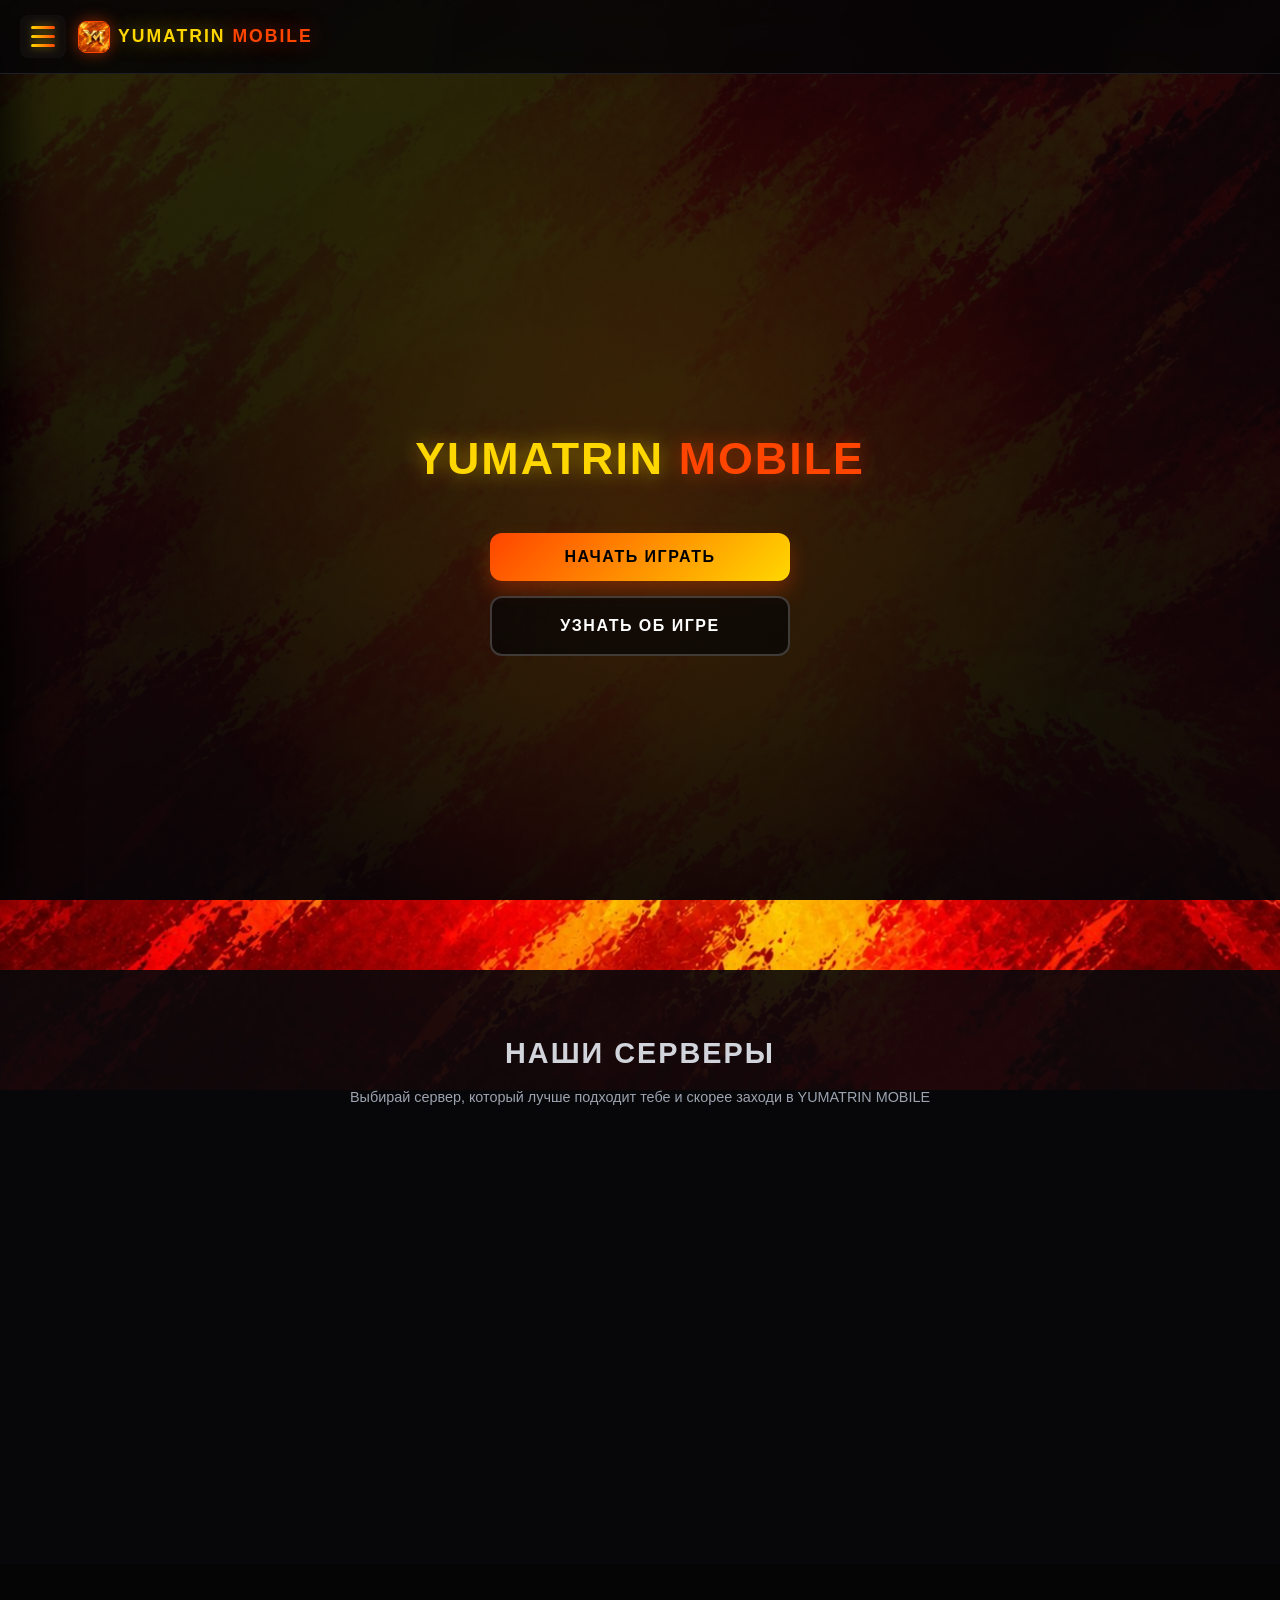
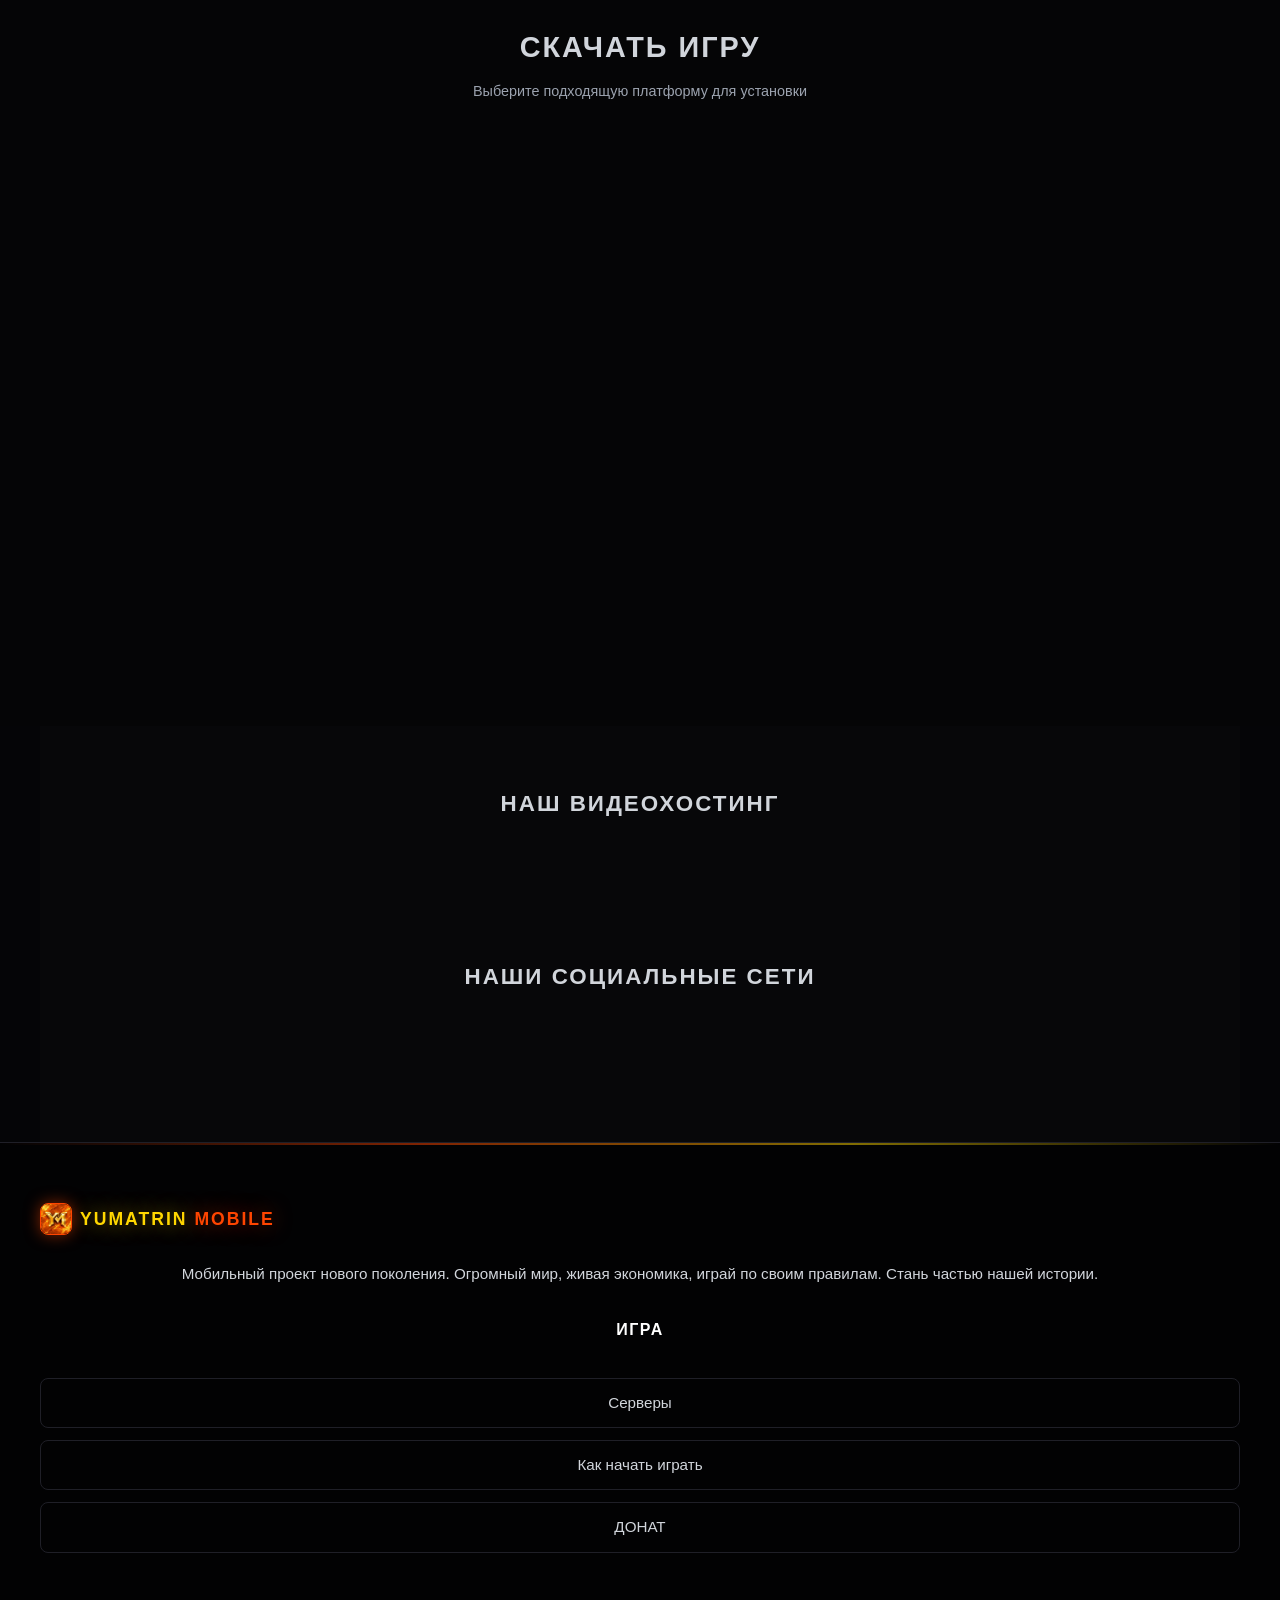
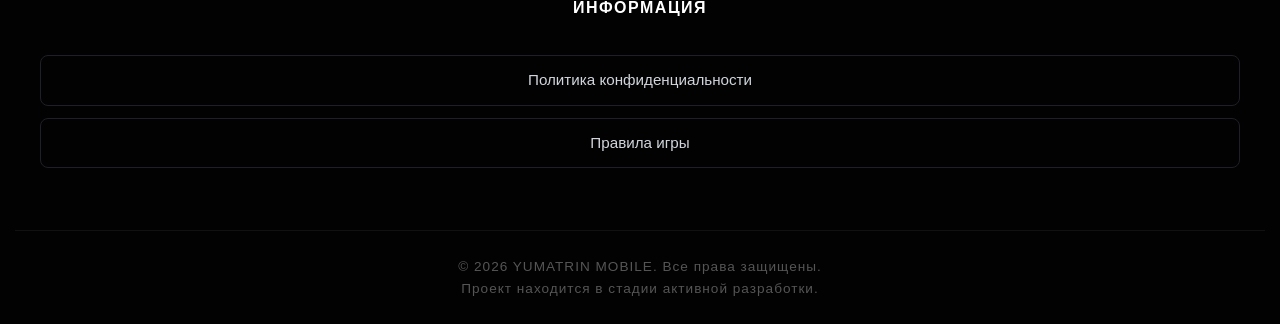
==== commit b2eb8042: "Add files via upload" ====
--- a/index.html
+++ b/index.html
@@ -78,7 +78,7 @@
                 <svg viewBox="0 0 24 24"><path d="M23.498 6.186a3.016 3.016 0 0 0-2.122-2.136C19.505 3.545 12 3.545 12 3.545s-7.505 0-9.377.505A3.017 3.017 0 0 0 .502 6.186C0 8.07 0 12 0 12s0 3.93.502 5.814a3.016 3.016 0 0 0 2.122 2.136c1.871.505 9.376.505 9.376.505s7.505 0 9.377-.505a3.015 3.015 0 0 0 2.122-2.136C24 15.93 24 12 24 12s0-3.93-.502-5.814zM9.545 15.568V8.432L15.818 12l-6.273 3.568z"/></svg>
                 YouTube
             </a>
-            <a href="[https://www.tiktok.com/@yumatrin.mobile?_r=1&t=ZP-92i7qvPg7xO](https://www.tiktok.com/@yumatrin.mobile?_r=1&t=ZP-92i7qvPg7xO)" target="_blank" rel="noopener noreferrer" class="social-card tt scroll-reveal">
+            <a href="https://www.tiktok.com/@yumatrin.mobile?_r=1&t=ZP-92i7qvPg7xO" target="_blank" rel="noopener noreferrer" class="social-card tt scroll-reveal">
                 <svg viewBox="0 0 24 24"><path d="M12.525.02c1.31-.02 2.61-.01 3.91-.02.08 1.53.63 3.09 1.75 4.17 1.12 1.11 2.7 1.62 4.24 1.79v4.03c-1.44-.05-2.89-.35-4.2-.97-.57-.26-1.1-.6-1.58-1.01-.06 2.92-.02 5.84-.07 8.76-.04 1.57-.5 3.14-1.42 4.42-1.4 1.96-3.72 3.1-6.08 3.06-2.23-.02-4.4-.95-5.95-2.5-1.45-1.45-2.23-3.42-2.17-5.46.03-2.17 1-4.27 2.69-5.64 1.71-1.38 4.05-1.85 6.15-1.21v4.17c-1.07-.34-2.26-.2-3.22.39-1.02.61-1.68 1.7-1.73 2.88-.06 1.3.55 2.57 1.55 3.35.96.74 2.23.92 3.35.49 1.04-.4 1.85-1.27 2.15-2.35.14-.51.17-1.05.17-1.58 0-4.63.03-9.26.04-13.89z"/></svg>
                 TikTok
             </a>
@@ -87,15 +87,15 @@
     <div class="social-group">
         <h3>Наши социальные сети</h3>
         <div class="social-grid">
-            <a href="[https://discord.gg/HVjps9DYmQ](https://discord.gg/HVjps9DYmQ)" target="_blank" rel="noopener noreferrer" class="social-card ds scroll-reveal">
+            <a href="https://discord.gg/HVjps9DYmQ" target="_blank" rel="noopener noreferrer" class="social-card ds scroll-reveal">
                 <svg viewBox="0 0 24 24"><path d="M20.317 4.3698a19.7913 19.7913 0 00-4.8851-1.5152.0741.0741 0 00-.0785.0371c-.211.3753-.4447.8648-.6083 1.2495-1.8447-.2762-3.68-.2762-5.4868 0-.1636-.3933-.4058-.8742-.6177-1.2495a.077.077 0 00-.0785-.037 19.7363 19.7363 0 00-4.8852 1.515.0699.0699 0 00-.0321.0277C.5334 9.0458-.319 13.5799.0992 18.0578a.0824.0824 0 00.0312.0561c2.0528 1.5076 4.0413 2.4228 5.9929 3.0294a.0777.0777 0 00.0842-.0276c.4616-.6304.8731-1.2952 1.226-1.9942a.076.076 0 00-.0416-.1057c-.6528-.2476-1.2743-.5495-1.8722-.8923a.077.077 0 01-.0076-.1277c.1258-.0943.2517-.1923.3718-.2914a.0743.0743 0 01.0776-.0105c3.9278 1.7933 8.18 1.7933 12.0614 0a.0739.0739 0 01.0785.0095c.1202.099.246.1981.3728.2924a.077.077 0 01-.0066.1276 12.2986 12.2986 0 01-1.873.8914.0766.0766 0 00-.0407.1067c.3604.698.7719 1.3628 1.225 1.9932a.076.076 0 00.0842.0286c1.961-.6067 3.9495-1.5219 6.0023-3.0294a.077.077 0 00.0313-.0552c.5004-5.177-.8382-9.6739-3.5485-13.6604a.061.061 0 00-.0312-.0286zM8.02 15.3312c-1.1825 0-2.1569-1.0857-2.1569-2.419 0-1.3332.9555-2.4189 2.157-2.4189 1.2108 0 2.1757 1.0952 2.1568 2.419 0 1.3332-.9555 2.4189-2.1569 2.4189zm7.9748 0c-1.1825 0-2.1569-1.0857-2.1569-2.419 0-1.3332.9554-2.4189 2.1569-2.4189 1.2108 0 2.1757 1.0952 2.1568 2.419 0 1.3332-.946 2.4189-2.1568 2.4189z"/></svg>
                 Discord
             </a>
-            <a href="[https://vk.ru/yumatrin](https://vk.ru/yumatrin)" target="_blank" rel="noopener noreferrer" class="social-card vk scroll-reveal">
+            <a href="https://vk.ru/yumatrin" target="_blank" rel="noopener noreferrer" class="social-card vk scroll-reveal">
                 <svg viewBox="0 0 24 24"><path d="M13.162 18.994c.609 0 .858-.406.851-1.068-.025-1.198.129-1.689.744-1.785.452-.069 1.258.502 2.386 1.894.558.708 1.003.997 1.686.997h2.278c.624 0 .928-.335.799-.982-.163-.853-1.291-2.55-2.85-4.166-1.472-1.518-1.472-1.518-.198-3.206 1.809-2.37 2.408-3.81 2.408-4.242 0-.436-.247-.614-.751-.614h-2.172c-.567 0-.832.245-1.011.704 0 0-1.01 2.505-2.432 4.112-.55.632-.861.836-1.151.836-.203 0-.341-.152-.341-.773V6.617c0-.601-.134-.878-.641-.878H9.93c-.383 0-.614.209-.614.482 0 .515.76.63.838 2.108v3.068c0 .743-.132.884-.448.884-.444 0-1.688-1.858-2.459-3.993-.259-.726-.514-.998-1.08-.998H3.917c-.568 0-.698.245-.698.704 0 .573 1.315 3.653 3.458 6.94 1.834 2.748 4.076 4.242 6.485 4.242z"/></svg>
                 ВКонтакте
             </a>
-            <a href="[https://t.me/yumatrin](https://t.me/yumatrin)" target="_blank" rel="noopener noreferrer" class="social-card tg scroll-reveal">
+            <a href="https://t.me/yumatrin" target="_blank" rel="noopener noreferrer" class="social-card tg scroll-reveal">
                 <svg viewBox="0 0 24 24"><path d="M11.944 0A12 12 0 0 0 0 12a12 12 0 0 0 12 12 12 12 0 0 0 12-12A12 12 0 0 0 12 0a12 12 0 0 0-.056 0zm4.962 7.224c.1-.002.321.023.465.14a.506.506 0 0 1 .171.325c.016.093.036.306.02.472-.18 1.898-.962 6.502-1.36 8.627-.168.9-.499 1.201-.82 1.23-.696.065-1.225-.46-1.9-.902-1.056-.693-1.653-1.124-2.678-1.8-1.185-.78-.417-1.21.258-1.91.177-.184 3.247-2.977 3.307-3.23.007-.032.014-.15-.056-.212s-.174-.041-.249-.024c-.106.024-1.793 1.14-5.061 3.345-.48.33-.913.49-1.302.48-.428-.008-1.252-.241-1.865-.44-.752-.245-1.349-.374-1.297-.789.027-.216.325-.437.893-.663 3.498-1.524 5.83-2.529 6.998-3.014 3.332-1.386 4.025-1.627 4.476-1.635z"/></svg>
                 Telegram
             </a>
@@ -130,7 +130,7 @@
         <div class="donate-badge-top">⚡ Мгновенное пополнение</div>
         <p>Выберите способ пополнения</p>
     </div>
-Копировать
+
 <div class="donate-choice-grid">
     <div class="donate-choice-card" onclick="alert('Форма для ввода суммы пока в разработке.');">
         <div class="choice-img-wrapper">
--- a/style.css
+++ b/style.css
@@ -481,4 +481,64 @@
     .donate-choice-card { max-width: 100%; }
     .choice-img-wrapper { height: 350px; }
     .social-card { min-width: 100%; }
+}
+
+/* --- ЭКСТРЕННАЯ ЗАПЛАТКА --- */
+
+/* 1. Убираем размытие в футере и соцсетях */
+.footer-col-main p, .footer-col a, .social-group h3, .section-title {
+    -webkit-text-fill-color: initial !important;
+    color: #d1d5db !important;
+    background: none !important;
+    animation: none !important;
+    text-shadow: none !important;
+}
+
+/* 2. Делаем фон на about.html темнее, чтобы текст читался */
+.world-page, .policy-page {
+    background: rgba(5, 5, 7, 0.85) !important;
+    min-height: 100vh;
+}
+
+/* 3. Чиним мобильную версию about.html */
+@media (max-width: 768px) {
+    header {
+        flex-direction: row !important;
+        justify-content: space-between !important;
+    }
+
+Копировать
+/* Кнопка "Вернуться на сайт" больше не растягивается */
+header .hero-btn {
+    width: auto !important;
+    padding: 8px 15px !important;
+    font-size: 0.8rem !important;
+}
+
+/* Меню становится аккуратной лентой */
+.world-container {
+    flex-direction: column !important;
+}
+
+.world-sidebar {
+    flex-direction: row !important;
+    overflow-x: auto !important;
+    white-space: nowrap !important;
+    width: 100% !important;
+    padding-bottom: 10px !important;
+    display: flex !important;
+    gap: 10px !important;
+}
+
+.world-tab {
+    flex: none !important;
+    padding: 10px 15px !important;
+    font-size: 0.85rem !important;
+}
+
+.world-content-area {
+    margin-top: 20px !important;
+}
+
+
 }
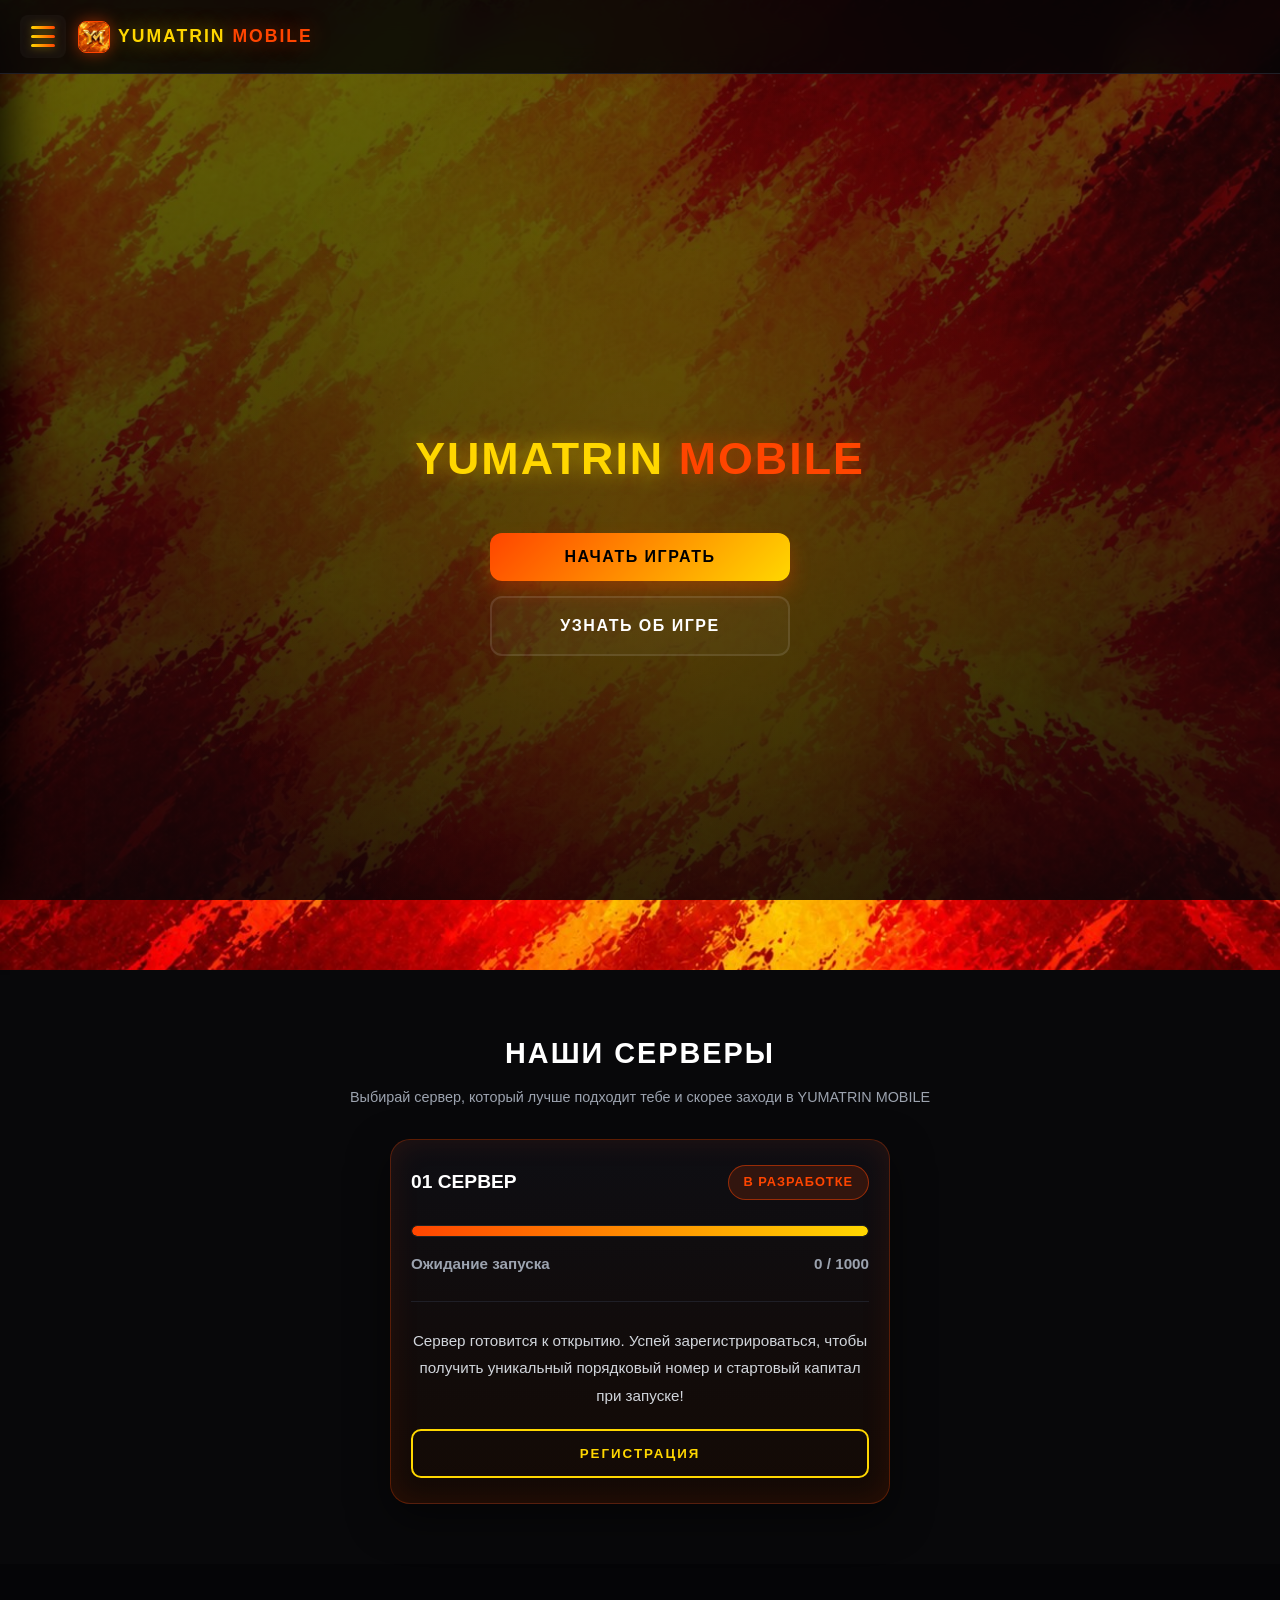
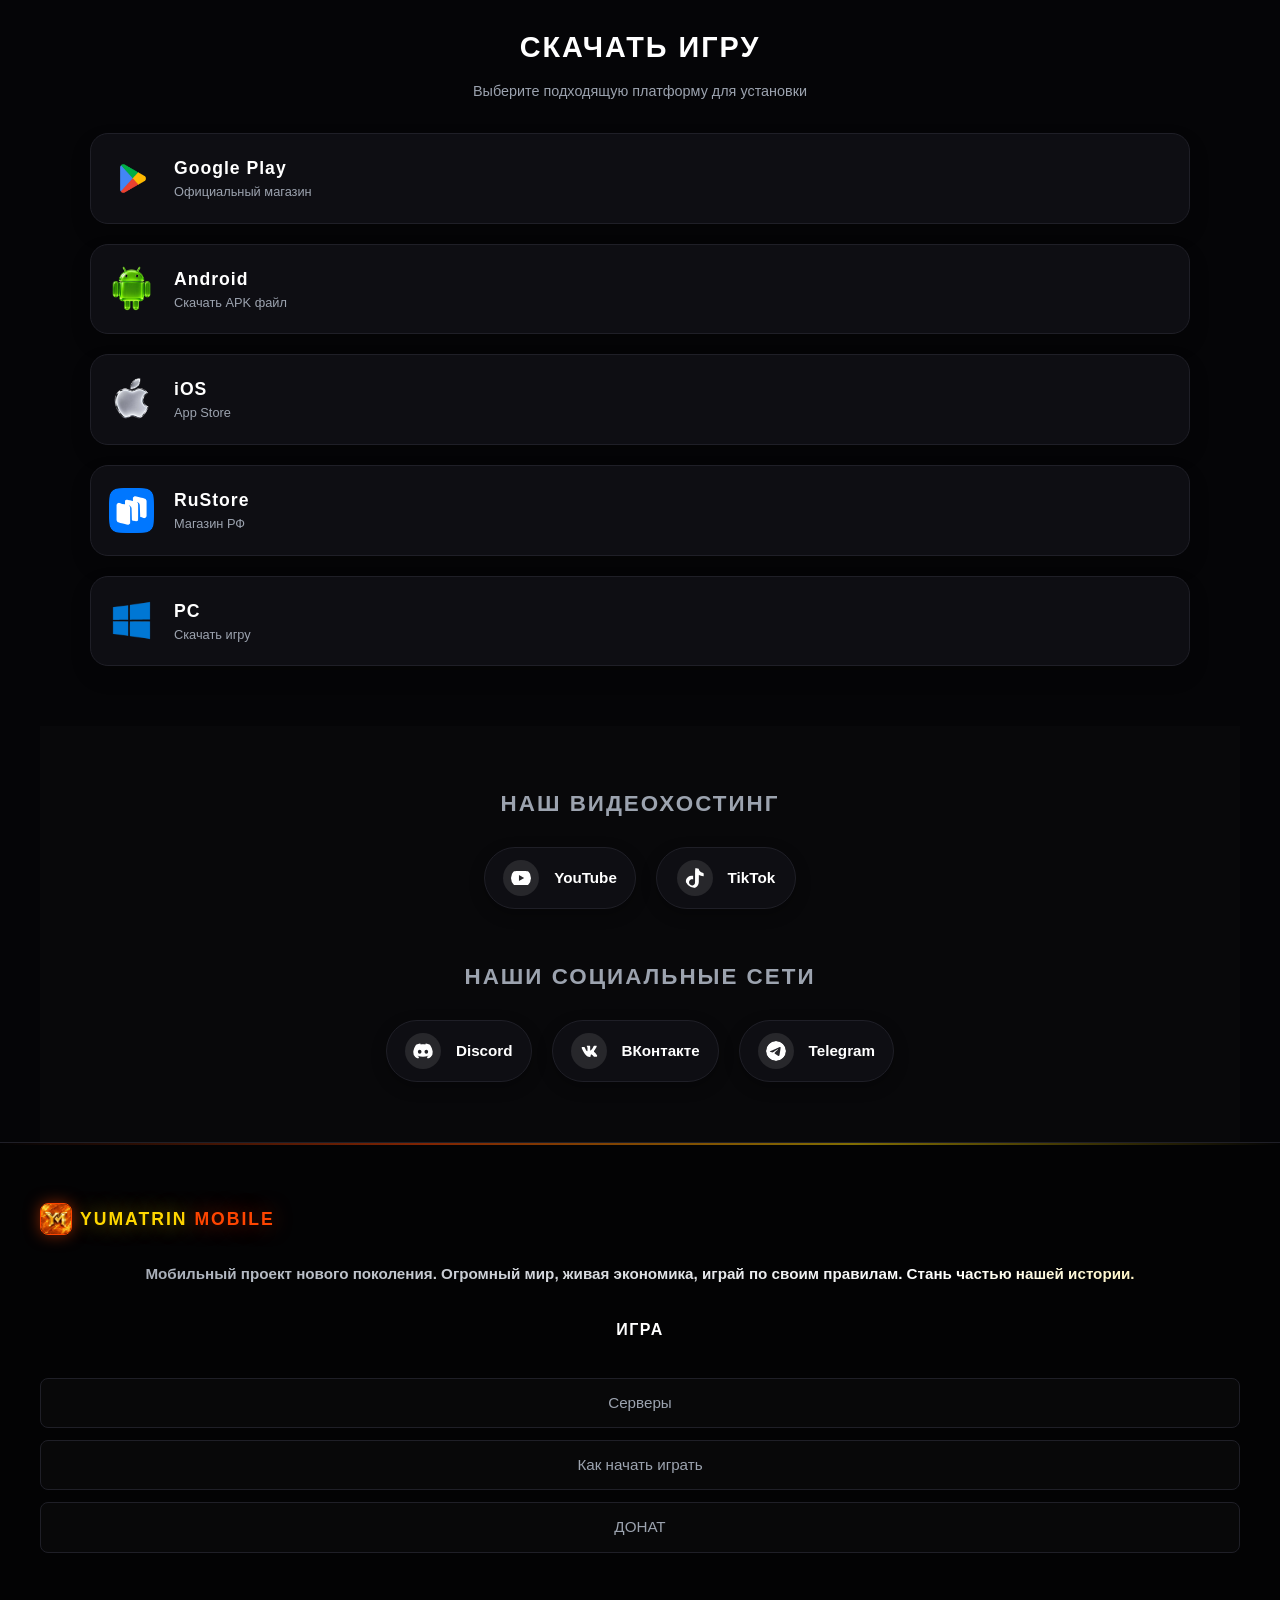
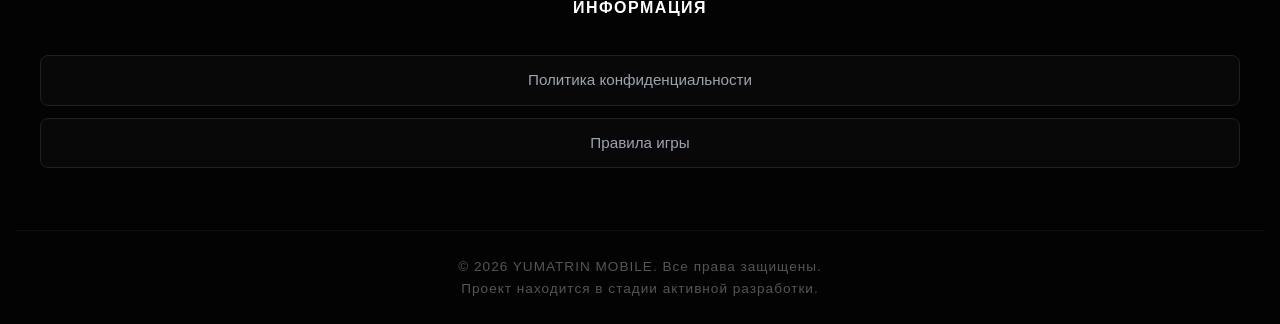
==== commit 240b8ece: "Add files via upload" ====
--- a/index.html
+++ b/index.html
@@ -35,7 +35,7 @@
     <h2 class="section-title">Наши серверы</h2>
     <p class="section-subtitle">Выбирай сервер, который лучше подходит тебе и скорее заходи в YUMATRIN MOBILE</p>
     <div class="servers-grid">
-        <div class="server-card scroll-reveal">
+        <div class="server-card">
             <div class="server-name">01 СЕРВЕР <span>В РАЗРАБОТКЕ</span></div>
             <div class="server-bar-bg"><div class="server-bar-fill"></div></div>
             <div class="server-status"><span>Ожидание запуска</span> <span>0 / 1000</span></div>
@@ -49,36 +49,36 @@
     <h2 class="section-title">Скачать игру</h2>
     <p class="section-subtitle">Выберите подходящую платформу для установки</p>
     <div class="platforms-grid">
-        <div class="platform-card google-play scroll-reveal" onclick="openDownloadModal('start', 'Скачать в Google Play')">
+        <div class="platform-card google-play" onclick="openDownloadModal('start', 'Скачать в Google Play')">
             <img src="IMAGE/Google.Play.png" alt="Google Play" style="width: 45px; height: 45px; object-fit: contain; z-index: 1;">
             <div class="platform-text"><div class="platform-name">Google Play</div><div class="platform-desc">Официальный магазин</div></div>
         </div>
-        <div class="platform-card android scroll-reveal" onclick="openDownloadModal('android', 'Скачать Android (APK)')">
+        <div class="platform-card android" onclick="openDownloadModal('android', 'Скачать Android (APK)')">
             <img src="IMAGE/Android.png" alt="Android" style="width: 45px; height: 45px; object-fit: contain; z-index: 1; border-radius: 8px;">
             <div class="platform-text"><div class="platform-name">Android</div><div class="platform-desc">Скачать APK файл</div></div>
         </div>
-        <div class="platform-card apple scroll-reveal" onclick="openDownloadModal('ios', 'Скачать на iOS')">
+        <div class="platform-card apple" onclick="openDownloadModal('ios', 'Скачать на iOS')">
             <img src="IMAGE/IPHONE.png" alt="iOS" style="width: 45px; height: 45px; object-fit: contain; z-index: 1; border-radius: 8px;">
             <div class="platform-text"><div class="platform-name">iOS</div><div class="platform-desc">App Store</div></div>
         </div>
-        <div class="platform-card rustore scroll-reveal" onclick="openDownloadModal('rustore', 'Скачать в RuStore')">
+        <div class="platform-card rustore" onclick="openDownloadModal('rustore', 'Скачать в RuStore')">
             <img src="IMAGE/RuStore.png" alt="RuStore" style="width: 45px; height: 45px; object-fit: contain; z-index: 1;">
             <div class="platform-text"><div class="platform-name">RuStore</div><div class="platform-desc">Магазин РФ</div></div>
         </div>
-        <div class="platform-card windows scroll-reveal" onclick="openDownloadModal('pc', 'Скачать на Windows / PC')">
+        <div class="platform-card windows" onclick="openDownloadModal('pc', 'Скачать на ПК')">
             <img src="IMAGE/WIN.png" alt="Windows" style="width: 45px; height: 45px; object-fit: contain; z-index: 1; border-radius: 8px;">
-            <div class="platform-text"><div class="platform-name">Windows / PC</div><div class="platform-desc">Скачать клиент</div></div>
+            <div class="platform-text"><div class="platform-name">PC</div><div class="platform-desc">Скачать игру</div></div>
         </div>
     </div>
 </section><section class="socials-wrapper" id="socials">
     <div class="social-group" style="margin-bottom: 50px;">
         <h3>Наш видеохостинг</h3>
         <div class="social-grid">
-            <a href="#" class="social-card yt scroll-reveal" onclick="alert('Наш YouTube канал находится в разработке.'); return false;">
+            <a href="#" class="social-card yt" onclick="alert('Наш YouTube канал находится в разработке.'); return false;">
                 <svg viewBox="0 0 24 24"><path d="M23.498 6.186a3.016 3.016 0 0 0-2.122-2.136C19.505 3.545 12 3.545 12 3.545s-7.505 0-9.377.505A3.017 3.017 0 0 0 .502 6.186C0 8.07 0 12 0 12s0 3.93.502 5.814a3.016 3.016 0 0 0 2.122 2.136c1.871.505 9.376.505 9.376.505s7.505 0 9.377-.505a3.015 3.015 0 0 0 2.122-2.136C24 15.93 24 12 24 12s0-3.93-.502-5.814zM9.545 15.568V8.432L15.818 12l-6.273 3.568z"/></svg>
                 YouTube
             </a>
-            <a href="https://www.tiktok.com/@yumatrin.mobile?_r=1&t=ZP-92i7qvPg7xO" target="_blank" rel="noopener noreferrer" class="social-card tt scroll-reveal">
+            <a href="https://www.tiktok.com/@yumatrin.mobile?_r=1&t=ZP-92i7qvPg7xO" target="_blank" rel="noopener noreferrer" class="social-card tt">
                 <svg viewBox="0 0 24 24"><path d="M12.525.02c1.31-.02 2.61-.01 3.91-.02.08 1.53.63 3.09 1.75 4.17 1.12 1.11 2.7 1.62 4.24 1.79v4.03c-1.44-.05-2.89-.35-4.2-.97-.57-.26-1.1-.6-1.58-1.01-.06 2.92-.02 5.84-.07 8.76-.04 1.57-.5 3.14-1.42 4.42-1.4 1.96-3.72 3.1-6.08 3.06-2.23-.02-4.4-.95-5.95-2.5-1.45-1.45-2.23-3.42-2.17-5.46.03-2.17 1-4.27 2.69-5.64 1.71-1.38 4.05-1.85 6.15-1.21v4.17c-1.07-.34-2.26-.2-3.22.39-1.02.61-1.68 1.7-1.73 2.88-.06 1.3.55 2.57 1.55 3.35.96.74 2.23.92 3.35.49 1.04-.4 1.85-1.27 2.15-2.35.14-.51.17-1.05.17-1.58 0-4.63.03-9.26.04-13.89z"/></svg>
                 TikTok
             </a>
@@ -87,15 +87,15 @@
     <div class="social-group">
         <h3>Наши социальные сети</h3>
         <div class="social-grid">
-            <a href="https://discord.gg/HVjps9DYmQ" target="_blank" rel="noopener noreferrer" class="social-card ds scroll-reveal">
+            <a href="https://discord.gg/HVjps9DYmQ" target="_blank" rel="noopener noreferrer" class="social-card ds">
                 <svg viewBox="0 0 24 24"><path d="M20.317 4.3698a19.7913 19.7913 0 00-4.8851-1.5152.0741.0741 0 00-.0785.0371c-.211.3753-.4447.8648-.6083 1.2495-1.8447-.2762-3.68-.2762-5.4868 0-.1636-.3933-.4058-.8742-.6177-1.2495a.077.077 0 00-.0785-.037 19.7363 19.7363 0 00-4.8852 1.515.0699.0699 0 00-.0321.0277C.5334 9.0458-.319 13.5799.0992 18.0578a.0824.0824 0 00.0312.0561c2.0528 1.5076 4.0413 2.4228 5.9929 3.0294a.0777.0777 0 00.0842-.0276c.4616-.6304.8731-1.2952 1.226-1.9942a.076.076 0 00-.0416-.1057c-.6528-.2476-1.2743-.5495-1.8722-.8923a.077.077 0 01-.0076-.1277c.1258-.0943.2517-.1923.3718-.2914a.0743.0743 0 01.0776-.0105c3.9278 1.7933 8.18 1.7933 12.0614 0a.0739.0739 0 01.0785.0095c.1202.099.246.1981.3728.2924a.077.077 0 01-.0066.1276 12.2986 12.2986 0 01-1.873.8914.0766.0766 0 00-.0407.1067c.3604.698.7719 1.3628 1.225 1.9932a.076.076 0 00.0842.0286c1.961-.6067 3.9495-1.5219 6.0023-3.0294a.077.077 0 00.0313-.0552c.5004-5.177-.8382-9.6739-3.5485-13.6604a.061.061 0 00-.0312-.0286zM8.02 15.3312c-1.1825 0-2.1569-1.0857-2.1569-2.419 0-1.3332.9555-2.4189 2.157-2.4189 1.2108 0 2.1757 1.0952 2.1568 2.419 0 1.3332-.9555 2.4189-2.1569 2.4189zm7.9748 0c-1.1825 0-2.1569-1.0857-2.1569-2.419 0-1.3332.9554-2.4189 2.1569-2.4189 1.2108 0 2.1757 1.0952 2.1568 2.419 0 1.3332-.946 2.4189-2.1568 2.4189z"/></svg>
                 Discord
             </a>
-            <a href="https://vk.ru/yumatrin" target="_blank" rel="noopener noreferrer" class="social-card vk scroll-reveal">
+            <a href="https://vk.ru/yumatrin" target="_blank" rel="noopener noreferrer" class="social-card vk">
                 <svg viewBox="0 0 24 24"><path d="M13.162 18.994c.609 0 .858-.406.851-1.068-.025-1.198.129-1.689.744-1.785.452-.069 1.258.502 2.386 1.894.558.708 1.003.997 1.686.997h2.278c.624 0 .928-.335.799-.982-.163-.853-1.291-2.55-2.85-4.166-1.472-1.518-1.472-1.518-.198-3.206 1.809-2.37 2.408-3.81 2.408-4.242 0-.436-.247-.614-.751-.614h-2.172c-.567 0-.832.245-1.011.704 0 0-1.01 2.505-2.432 4.112-.55.632-.861.836-1.151.836-.203 0-.341-.152-.341-.773V6.617c0-.601-.134-.878-.641-.878H9.93c-.383 0-.614.209-.614.482 0 .515.76.63.838 2.108v3.068c0 .743-.132.884-.448.884-.444 0-1.688-1.858-2.459-3.993-.259-.726-.514-.998-1.08-.998H3.917c-.568 0-.698.245-.698.704 0 .573 1.315 3.653 3.458 6.94 1.834 2.748 4.076 4.242 6.485 4.242z"/></svg>
                 ВКонтакте
             </a>
-            <a href="https://t.me/yumatrin" target="_blank" rel="noopener noreferrer" class="social-card tg scroll-reveal">
+            <a href="https://t.me/yumatrin" target="_blank" rel="noopener noreferrer" class="social-card tg">
                 <svg viewBox="0 0 24 24"><path d="M11.944 0A12 12 0 0 0 0 12a12 12 0 0 0 12 12 12 12 0 0 0 12-12A12 12 0 0 0 12 0a12 12 0 0 0-.056 0zm4.962 7.224c.1-.002.321.023.465.14a.506.506 0 0 1 .171.325c.016.093.036.306.02.472-.18 1.898-.962 6.502-1.36 8.627-.168.9-.499 1.201-.82 1.23-.696.065-1.225-.46-1.9-.902-1.056-.693-1.653-1.124-2.678-1.8-1.185-.78-.417-1.21.258-1.91.177-.184 3.247-2.977 3.307-3.23.007-.032.014-.15-.056-.212s-.174-.041-.249-.024c-.106.024-1.793 1.14-5.061 3.345-.48.33-.913.49-1.302.48-.428-.008-1.252-.241-1.865-.44-.752-.245-1.349-.374-1.297-.789.027-.216.325-.437.893-.663 3.498-1.524 5.83-2.529 6.998-3.014 3.332-1.386 4.025-1.627 4.476-1.635z"/></svg>
                 Telegram
             </a>
@@ -126,10 +126,11 @@
         &copy; 2026 YUMATRIN MOBILE. Все права защищены.<br>Проект находится в стадии активной разработки.
     </div>
 </footer><div class="donate-page" id="donatePage">
-    <div class="donate-hero">
-        <div class="donate-badge-top">⚡ Мгновенное пополнение</div>
-        <p>Выберите способ пополнения</p>
-    </div>
+
+<div class="donate-hero">
+    <div class="donate-badge-top">⚡ Мгновенное пополнение</div>
+    <p>Выберите способ пополнения</p>
+</div>
 
 <div class="donate-choice-grid">
     <div class="donate-choice-card" onclick="alert('Форма для ввода суммы пока в разработке.');">
@@ -155,25 +156,17 @@
     <button class="btn-close-page" onclick="closeDonatePage()">← Вернуться на сайт</button>
 </div>
 
-</div><div class="modal-overlay" id="checkoutModal">
+</div><!-- МОДАЛКИ (ОСТАВЛЯЕМ КАК БЫЛО) -->
+<div class="modal-overlay" id="checkoutModal">
     <div class="modal-content">
         <span class="close-btn" onclick="closeModal('checkoutModal')">&times;</span>
-        <div style="text-align: center; margin-bottom: 25px;">
-            <div style="font-size: 0.9rem; color: var(--gold); text-transform: uppercase; letter-spacing: 2px; font-weight: bold; margin-bottom: 5px;">Оформление заказа</div>
-            <h3 style="font-size: 2.2rem; margin-bottom: 0; color: var(--gold); text-shadow: 0 0 15px rgba(255,215,0,0.3);" id="checkoutAmount">1000 YM</h3>
-        </div>
+        <div style="text-align: center; margin-bottom: 25px;"><div style="font-size: 0.9rem; color: var(--gold); text-transform: uppercase; letter-spacing: 2px; font-weight: bold; margin-bottom: 5px;">Оформление заказа</div><h3 style="font-size: 2.2rem; margin-bottom: 0; color: var(--gold); text-shadow: 0 0 15px rgba(255,215,0,0.3);" id="checkoutAmount">1000 YM</h3></div>
         <div class="checkout-form">
-            <label class="checkout-label">Выберите сервер</label>
-            <select class="checkout-input"><option>01 СЕРВЕР (В разработке)</option></select>
-            <label class="checkout-label">Введите никнейм</label>
-            <input type="text" class="checkout-input" placeholder="Neon_Player" required>
-            <label class="checkout-label">Электронная почта</label>
-            <input type="email" class="checkout-input" placeholder="yourmail@mail.ru" required>
+            <label class="checkout-label">Выберите сервер</label><select class="checkout-input"><option>01 СЕРВЕР (В разработке)</option></select>
+            <label class="checkout-label">Введите никнейм</label><input type="text" class="checkout-input" placeholder="Neon_Player" required>
+            <label class="checkout-label">Электронная почта</label><input type="email" class="checkout-input" placeholder="yourmail@mail.ru" required>
             <input type="text" id="hp_field" name="hp_field" style="display:none !important" tabindex="-1" autocomplete="off">
-            <label class="checkout-checkbox" style="margin-top: 15px;">
-                <input type="checkbox" id="agreeCheckbox" onchange="togglePayBtn()">
-                <span>Я согласен с <a href="policy.html">договором оферты</a> и <a href="policy.html">политикой конфиденциальности</a></span>
-            </label>
+            <label class="checkout-checkbox" style="margin-top: 15px;"><input type="checkbox" id="agreeCheckbox" onchange="togglePayBtn()"><span>Я согласен с <a href="policy.html">договором оферты</a> и <a href="policy.html">политикой конфиденциальности</a></span></label>
             <button class="modal-btn" id="payBtn" style="opacity: 0.5; pointer-events: none;" onclick="processPayment()">Оплатить <span id="checkoutPrice">300 ₽</span></button>
         </div>
     </div>
@@ -182,20 +175,12 @@
         <span class="close-btn" onclick="closeModal('registerModal')">&times;</span>
         <h3 style="font-size: 1.8rem; margin-bottom: 20px;">Регистрация</h3>
         <div class="checkout-form">
-            <label class="checkout-label">Введи игровой ник</label>
-            <input type="text" class="checkout-input" placeholder="Ник (Имя_Фамилия)" required>
-            <label class="checkout-label">Укажи почту</label>
-            <input type="email" class="checkout-input" placeholder="E-mail" required>
-            <label class="checkout-label">Укажи сервер</label>
-            <select class="checkout-input"><option>01 СЕРВЕР (В разработке)</option></select>
-            <label class="checkout-label">Придумай пароль</label>
-            <input type="password" class="checkout-input" placeholder="Введите пароль" required>
-            <label class="checkout-label">Повтори пароль</label>
-            <input type="password" class="checkout-input" placeholder="Введите пароль" required>
-            <div class="fake-captcha">
-                <div class="fake-captcha-left"><input type="checkbox" required><span>Я не робот</span></div>
-                <div class="fake-captcha-right"><strong>reCAPTCHA</strong>Privacy - Terms</div>
-            </div>
+            <label class="checkout-label">Введи игровой ник</label><input type="text" class="checkout-input" placeholder="Ник (Имя_Фамилия)" required>
+            <label class="checkout-label">Укажи почту</label><input type="email" class="checkout-input" placeholder="E-mail" required>
+            <label class="checkout-label">Укажи сервер</label><select class="checkout-input"><option>01 СЕРВЕР (В разработке)</option></select>
+            <label class="checkout-label">Придумай пароль</label><input type="password" class="checkout-input" placeholder="Введите пароль" required>
+            <label class="checkout-label">Повтори пароль</label><input type="password" class="checkout-input" placeholder="Введите пароль" required>
+            <div class="fake-captcha"><div class="fake-captcha-left"><input type="checkbox" required><span>Я не робот</span></div><div class="fake-captcha-right"><strong>reCAPTCHA</strong>Privacy - Terms</div></div>
             <button class="modal-btn" onclick="alert('На данный момент игра находится в стадии активной разработки. Ожидайте новостей от руководства проекта YUMATRIN MOBILE!'); closeModal('registerModal');">Зарегистрироваться</button>
         </div>
     </div>
@@ -206,6 +191,5 @@
         <p id="downloadModalText" style="text-align: center; color: #d1d5db; font-size: 1.1rem; margin-bottom: 20px;"></p>
         <button class="modal-btn" onclick="closeModal('downloadModal')">ОК</button>
     </div>
-</div><script src="script.js"></script>
-</body>
+</div><script src="script.js"></script></body>
 </html>
--- a/style.css
+++ b/style.css
@@ -16,8 +16,7 @@
     color: var(--text);
     line-height: 1.6;
     overflow-x: hidden;
-    /* Усилили затемнение фона для читаемости текста */
-    background-image: linear-gradient(rgba(5, 5, 7, 0.85), rgba(5, 5, 7, 0.95)), url('IMAGE/bg-main.jpg');
+    background-image: linear-gradient(rgba(5, 5, 7, 0.6), rgba(5, 5, 7, 0.85)), url('IMAGE/bg-main.jpg');
     background-size: cover;
     background-position: center;
     background-attachment: fixed;
@@ -25,24 +24,13 @@
     min-height: 100vh;
 }
 
-/* --- АНИМАЦИЯ SCROLL REVEAL --- */
-.scroll-reveal {
-    opacity: 0;
-    transform: translateY(40px);
-    transition: all 0.8s cubic-bezier(0.175, 0.885, 0.32, 1.275);
-}
-.scroll-reveal.active-reveal {
-    opacity: 1;
-    transform: translateY(0);
-}
-
 /* --- ЭФФЕКТЫ --- */
-#effects-container { position: fixed; top: 0; left: 0; width: 100%; height: 100%; pointer-events: none; z-index: 1; overflow: hidden; }
-.falling-leaf { position: absolute; color: #d35400; opacity: 0; animation: fall linear forwards; z-index: 1; text-shadow: 0 0 10px rgba(255, 69, 0, 0.5); }
-.fire-spark { position: absolute; width: 4px; height: 4px; background: #ff4500; border-radius: 50%; box-shadow: 0 0 10px #ff4500, 0 0 20px #ff8c00; opacity: 0; animation: spark-rise linear forwards; z-index: 1; }
-.twinkling-star { position: absolute; width: 3px; height: 3px; background: #ffd700; border-radius: 50%; box-shadow: 0 0 8px #ffd700; opacity: 0; animation: twinkle ease-in-out infinite; z-index: 1; }
-
-@keyframes fall { 0% { transform: translateY(-10vh) rotate(0deg); opacity: 0; } 10% { opacity: 0.9; } 90% { opacity: 0.9; } 100% { transform: translateY(110vh) rotate(360deg); opacity: 0; } }
+#effects-container { position: fixed; top: 0; left: 0; width: 100%; height: 100%; pointer-events: none; z-index: -1; overflow: hidden; }
+.falling-leaf { position: absolute; color: #d35400; font-size: 20px; opacity: 0; animation: fall linear forwards; }
+.fire-spark { position: absolute; width: 4px; height: 4px; background: #ff4500; border-radius: 50%; box-shadow: 0 0 10px #ff4500, 0 0 20px #ff8c00; opacity: 0; animation: spark-rise linear forwards; }
+.twinkling-star { position: absolute; width: 2px; height: 2px; background: #ffd700; border-radius: 50%; box-shadow: 0 0 8px #ffd700; opacity: 0; animation: twinkle ease-in-out infinite; }
+
+@keyframes fall { 0% { transform: translateY(-10vh) rotate(0deg); opacity: 0; } 10% { opacity: 0.8; } 90% { opacity: 0.8; } 100% { transform: translateY(110vh) rotate(360deg); opacity: 0; } }
 @keyframes spark-rise { 0% { transform: translateY(0) scale(1); opacity: 0; } 20% { opacity: 1; } 100% { transform: translateY(-100px) scale(0); opacity: 0; } }
 @keyframes twinkle { 0%, 100% { opacity: 0; transform: scale(0.5); } 50% { opacity: 1; transform: scale(1.5); } }
 
@@ -53,7 +41,7 @@
 .burger-menu:hover { background: rgba(255, 215, 0, 0.1); border-color: var(--gold); box-shadow: 0 0 15px rgba(255,215,0,0.3); }
 .burger-menu span { display: block; width: 28px; height: 3px; background: linear-gradient(90deg, var(--gold), var(--accent)); border-radius: 3px; transition: 0.4s ease; box-shadow: 0 0 8px rgba(255, 215, 0, 0.5); }
 .burger-menu:hover span { background: #fff; box-shadow: 0 0 12px var(--gold); transform: scaleX(1.1); }
-.logo-container { display: flex; align-items: center; gap: 12px; font-size: 1.3rem; font-weight: 900; letter-spacing: 2px; text-transform: uppercase; text-decoration: none; z-index: 10; position: relative;}
+.logo-container { display: flex; align-items: center; gap: 12px; font-size: 1.3rem; font-weight: 900; letter-spacing: 2px; text-transform: uppercase; text-decoration: none; }
 .logo-container img { width: 38px; height: 38px; border-radius: 8px; border: 1px solid var(--accent); box-shadow: 0 0 15px rgba(255, 69, 0, 0.5); object-fit: cover; }
 .title-yellow { color: var(--gold); text-shadow: 0 0 20px rgba(255, 215, 0, 0.5); }
 .title-orange { color: var(--accent); text-shadow: 0 0 20px rgba(255, 69, 0, 0.5); }
@@ -72,23 +60,23 @@
 .nav-menu a:nth-child(6):hover { color: #fff; background: #ff0055; border-color: #ff0055; box-shadow: 0 0 20px rgba(255, 0, 85, 0.5); transform: translateX(5px); }
 
 /* --- ГЛАВНЫЙ ЭКРАН --- */
-.hero { min-height: 100vh; display: flex; flex-direction: column; justify-content: center; align-items: center; text-align: center; padding: 120px 20px 60px; position: relative; background: radial-gradient(circle at 50% 50%, rgba(255, 69, 0, 0.15) 0%, transparent 60%); animation: bgPulse 10s infinite alternate; z-index: 10; }
-.hero h1 { font-size: 5rem; font-weight: 900; text-transform: uppercase; letter-spacing: 4px; margin-bottom: 20px; line-height: 1.1; animation: fadeInDown 1s ease-out; text-shadow: 2px 2px 10px rgba(0,0,0,0.8); }
+.hero { min-height: 100vh; display: flex; flex-direction: column; justify-content: center; align-items: center; text-align: center; padding: 120px 20px 60px; position: relative; background: radial-gradient(circle at 50% 50%, rgba(255, 69, 0, 0.15) 0%, transparent 60%); animation: bgPulse 10s infinite alternate; }
+.hero h1 { font-size: 5rem; font-weight: 900; text-transform: uppercase; letter-spacing: 4px; margin-bottom: 20px; line-height: 1.1; animation: fadeInDown 1s ease-out; }
 .hero-buttons { display: flex; gap: 25px; margin-top: 30px; animation: fadeInUp 1s ease-out 0.3s both; position: relative; z-index: 10; }
 .hero-btn { padding: 18px 50px; font-size: 1.2rem; font-weight: 900; border-radius: 12px; text-decoration: none; transition: all 0.4s cubic-bezier(0.175, 0.885, 0.32, 1.275); cursor: pointer; border: none; text-transform: uppercase; letter-spacing: 1.5px; position: relative; overflow: hidden; }
 .hero-btn::before { content: ''; position: absolute; top: 0; left: -100%; width: 50%; height: 100%; background: linear-gradient(to right, rgba(255,255,255,0) 0%, rgba(255,255,255,0.3) 50%, rgba(255,255,255,0) 100%); transform: skewX(-25deg); transition: 0.7s; }
 .hero-btn:hover::before { left: 150%; }
 .hero-btn.primary { background: linear-gradient(135deg, var(--accent), var(--gold)); color: #000; box-shadow: 0 10px 20px rgba(255, 69, 0, 0.3); }
 .hero-btn.primary:hover { transform: translateY(-5px) scale(1.05); box-shadow: 0 15px 30px rgba(255, 69, 0, 0.5); color: #fff; }
-.hero-btn.secondary { background: rgba(5, 5, 7, 0.7); color: #fff; border: 2px solid rgba(255,255,255,0.2); }
-.hero-btn.secondary:hover { border-color: var(--gold); color: var(--gold); transform: translateY(-5px) scale(1.05); box-shadow: 0 0 20px rgba(255,215,0,0.2); }
+.hero-btn.secondary { background: rgba(255,255,255,0.03); color: #fff; border: 2px solid rgba(255,255,255,0.1); }
+.hero-btn.secondary:hover { border-color: var(--gold); color: var(--gold); transform: translateY(-5px) scale(1.05); }
 
 /* --- СЕКЦИИ --- */
 .section-title { font-size: 2.5rem; margin-bottom: 10px; text-transform: uppercase; font-weight: 900; letter-spacing: 2px; text-align: center; }
 .section-subtitle { color: var(--text-muted); margin-bottom: 50px; font-size: 1.1rem; text-align: center; }
-.servers-section { padding: 80px 20px; background: rgba(8, 8, 10, 0.9); position: relative; z-index: 10; }
+.servers-section { padding: 80px 20px; background: #08080a; }
 .servers-grid { display: flex; justify-content: center; max-width: 1000px; margin: 0 auto; }
-.server-card { background: linear-gradient(180deg, rgba(14,14,19,0.95) 0%, rgba(20,10,5,0.95) 100%); border: 1px solid rgba(255, 69, 0, 0.3); padding: 40px; border-radius: 20px; width: 100%; max-width: 500px; position: relative; transition: 0.4s ease; box-shadow: 0 0 30px rgba(255, 69, 0, 0.1) inset, 0 15px 40px rgba(0,0,0,0.5); }
+.server-card { background: linear-gradient(180deg, rgba(14,14,19,1) 0%, rgba(20,10,5,1) 100%); border: 1px solid rgba(255, 69, 0, 0.3); padding: 40px; border-radius: 20px; width: 100%; max-width: 500px; position: relative; transition: 0.4s ease; box-shadow: 0 0 30px rgba(255, 69, 0, 0.1) inset, 0 15px 40px rgba(0,0,0,0.5); }
 .server-card::after { content: ""; position: absolute; top: -2px; left: -2px; right: -2px; bottom: -2px; background: linear-gradient(45deg, transparent, var(--accent), var(--gold), transparent); z-index: -1; border-radius: 22px; opacity: 0.3; animation: borderGlow 4s linear infinite; background-size: 200% 200%; }
 .server-card:hover { transform: translateY(-10px) scale(1.02); box-shadow: 0 25px 60px rgba(255, 69, 0, 0.3); border-color: var(--gold); }
 .server-name { font-size: 1.5rem; font-weight: 900; margin-bottom: 25px; color: var(--text); display: flex; justify-content: space-between; align-items: center; }
@@ -103,8 +91,8 @@
 .btn-register:hover { background: var(--gold); color: #000; box-shadow: 0 0 30px rgba(255,215,0,0.6); transform: translateY(-2px) scale(1.02); }
 .btn-register:active { transform: translateY(2px) scale(0.98); }
 
-.download-section { padding: 80px 20px; background: rgba(5, 5, 7, 0.8); position: relative; z-index: 10; }
-.platforms-grid { display: grid; grid-template-columns: repeat(3, 1fr); gap: 20px; max-width: 1100px; margin: 0 auto; justify-content: center;}
+.download-section { padding: 80px 20px; background: var(--bg); }
+.platforms-grid { display: grid; grid-template-columns: repeat(3, 1fr); gap: 20px; max-width: 1100px; margin: 0 auto; }
 .platform-card { background: var(--bg-card); border: 1px solid var(--border); border-radius: 18px; padding: 30px 25px; cursor: pointer; transition: all 0.4s cubic-bezier(0.175, 0.885, 0.32, 1.275); display: flex; align-items: center; gap: 20px; position: relative; overflow: hidden; box-shadow: 0 10px 20px rgba(0,0,0,0.2); }
 .platform-card::before { content: ''; position: absolute; top: 0; left: -150%; width: 50%; height: 100%; background: linear-gradient(to right, rgba(255,255,255,0) 0%, rgba(255,255,255,0.15) 50%, rgba(255,255,255,0) 100%); transform: skewX(-25deg); transition: 0.7s; z-index: 0; }
 .platform-card:hover::before { left: 150%; }
@@ -116,20 +104,25 @@
 .platform-card.google-play:hover { border-color: #ff3b30; box-shadow: 0 15px 35px rgba(255, 59, 48, 0.4), inset 0 0 15px rgba(255, 59, 48, 0.1); }
 .platform-card.google-play:hover img { transform: scale(1.2) rotate(-10deg); filter: drop-shadow(0 0 15px #ff3b30); }
 .platform-card.google-play:hover .platform-name { color: #ff3b30; }
+.platform-card.google-play:hover .platform-desc { color: #ff8a80; }
 .platform-card.android:hover { border-color: #3DDC84; box-shadow: 0 15px 35px rgba(61, 220, 132, 0.4), inset 0 0 15px rgba(61, 220, 132, 0.1); }
 .platform-card.android:hover img { transform: scale(1.2) rotate(10deg); filter: drop-shadow(0 0 15px #3DDC84); }
 .platform-card.android:hover .platform-name { color: #3DDC84; }
+.platform-card.android:hover .platform-desc { color: #a5d6a7; }
 .platform-card.apple:hover { border-color: #ffffff; box-shadow: 0 15px 35px rgba(255, 255, 255, 0.3), inset 0 0 15px rgba(255, 255, 255, 0.1); }
 .platform-card.apple:hover img { transform: scale(1.2) rotate(-10deg); filter: drop-shadow(0 0 15px #ffffff); }
 .platform-card.apple:hover .platform-name { color: #ffffff; }
+.platform-card.apple:hover .platform-desc { color: #e0e0e0; }
 .platform-card.rustore:hover { border-color: #0077FF; box-shadow: 0 15px 35px rgba(0, 119, 255, 0.4), inset 0 0 15px rgba(0, 119, 255, 0.1); }
 .platform-card.rustore:hover img { transform: scale(1.2) rotate(10deg); filter: drop-shadow(0 0 15px #0077FF); }
 .platform-card.rustore:hover .platform-name { color: #0077FF; }
+.platform-card.rustore:hover .platform-desc { color: #82b1ff; }
 .platform-card.windows:hover { border-color: #00A4EF; box-shadow: 0 15px 35px rgba(0, 164, 239, 0.4), inset 0 0 15px rgba(0, 164, 239, 0.1); }
 .platform-card.windows:hover img { transform: scale(1.2) rotate(-10deg); filter: drop-shadow(0 0 15px #00A4EF); }
 .platform-card.windows:hover .platform-name { color: #00A4EF; }
-
-.socials-wrapper { padding: 80px 20px; background: rgba(8, 8, 10, 0.9); max-width: 1200px; margin: 0 auto; position: relative; z-index: 10;}
+.platform-card.windows:hover .platform-desc { color: #80d8ff; }
+
+.socials-wrapper { padding: 80px 20px; background: #08080a; max-width: 1200px; margin: 0 auto; }
 .social-group h3 { font-size: 1.4rem; margin-bottom: 25px; text-align: center; color: var(--text-muted); text-transform: uppercase; letter-spacing: 2px; font-weight: 700; }
 .social-grid { display: flex; justify-content: center; gap: 20px; flex-wrap: wrap; }
 .social-card { background: var(--bg-card); border: 1px solid var(--border); padding: 15px 25px; border-radius: 50px; display: flex; align-items: center; gap: 15px; text-decoration: none; color: var(--text); font-weight: 700; font-size: 1.05rem; transition: all 0.4s cubic-bezier(0.175, 0.885, 0.32, 1.275); min-width: 180px; justify-content: center; box-shadow: 0 5px 15px rgba(0,0,0,0.3); }
@@ -146,13 +139,12 @@
 .social-card.tg:hover { border-color: #229ED9; color: #229ED9; box-shadow: 0 15px 30px rgba(34, 158, 217, 0.4); }
 .social-card.tg:hover svg { background: #229ED9; fill: #fff; transform: rotate(15deg) scale(1.1); }
 
-footer { background: rgba(3, 3, 4, 0.95); padding: 80px 20px 30px; border-top: 1px solid var(--border); position: relative; z-index: 10;}
+footer { background: #030304; padding: 80px 20px 30px; border-top: 1px solid var(--border); position: relative; }
 footer::before { content: ""; position: absolute; top: 0; left: 0; width: 100%; height: 2px; background: linear-gradient(90deg, transparent, var(--accent), var(--gold), transparent); opacity: 0.5; }
 .footer-container { max-width: 1200px; margin: 0 auto; display: grid; grid-template-columns: 2fr 1fr 1fr; gap: 50px; margin-bottom: 50px; }
 .footer-col-main { display: flex; flex-direction: column; gap: 15px; }
-.footer-col-main .logo-container { justify-content: flex-start; margin-bottom: 10px; }
-/* Убрали размытие текста, сделали его четким */
-.footer-col-main p { color: #d1d5db; font-size: 1.05rem; line-height: 1.8; max-width: 350px; font-weight: 500; }
+.footer-col-main .logo-container { justify-content: flex-start; margin-bottom: 10px; animation: float-footer 4s ease-in-out infinite; }
+.footer-col-main p { color: #d1d5db; font-size: 1.05rem; line-height: 1.8; max-width: 350px; font-weight: 600; background: linear-gradient(90deg, #9ca3af, #ffffff, #ffd700, #ff4500, #9ca3af); background-size: 300% 100%; -webkit-background-clip: text; -webkit-text-fill-color: transparent; animation: textShimmer 4s linear infinite, float 5s ease-in-out infinite; }
 .footer-col h4 { color: var(--text); font-size: 1.1rem; text-transform: uppercase; letter-spacing: 1.5px; margin-bottom: 25px; font-weight: 800; padding-bottom: 10px; display: inline-block; animation: text-glow 3s infinite alternate; }
 .footer-col a { display: block; color: var(--text-muted); text-decoration: none; font-size: 0.95rem; padding: 12px 20px; margin-bottom: 12px; border-radius: 8px; border: 1px solid var(--border); transition: all 0.4s ease; cursor: pointer; background: rgba(255,255,255,0.02); position: relative; overflow: hidden; }
 .footer-col a::before { content: ''; position: absolute; top: 0; left: -100%; width: 50%; height: 100%; background: linear-gradient(to right, transparent, rgba(255,255,255,0.1), transparent); transform: skewX(-25deg); transition: 0.5s; }
@@ -165,10 +157,10 @@
 .copyright { text-align: center; color: #555; font-size: 0.85rem; padding-top: 25px; border-top: 1px solid #111; letter-spacing: 1px; margin-top: 40px; }
 
 /* =========================================
-   ДОНАТ
+   ДОНАТ (2 КАРТОЧКИ, ВЫТЯНУТЫЕ)
    ========================================= */
 .donate-page {
-    background-image: linear-gradient(rgba(5, 5, 7, 0.9), rgba(5, 5, 7, 0.98)), url('IMAGE/bg-main.jpg');
+    background-image: linear-gradient(rgba(5, 5, 7, 0.85), rgba(5, 5, 7, 0.95)), url('IMAGE/bg-main.jpg');
     background-size: cover;
     background-position: center;
     background-attachment: fixed;
@@ -205,8 +197,25 @@
 .donate-choice-card:hover .hover-emoji { opacity: 1; transform: translateY(0) scale(1.2) rotate(10deg); }
 
 .donate-back-bottom { text-align: center; margin-bottom: 20px; }
-.btn-close-page { background: linear-gradient(90deg, #ff0055, #ff4500); color: #fff; font-size: 1rem; padding: 12px 30px; border-radius: 50px; cursor: pointer; transition: all 0.3s ease; font-weight: 900; text-transform: uppercase; letter-spacing: 1px; border: none; box-shadow: 0 5px 15px rgba(255,0,85,0.4); }
-.btn-close-page:hover { transform: translateY(-3px) scale(1.05); box-shadow: 0 10px 30px rgba(255,0,85,0.6); background: linear-gradient(90deg, #ff4500, #ff0055); }
+.btn-close-page { 
+    background: linear-gradient(90deg, #ff0055, #ff4500); 
+    color: #fff; 
+    font-size: 1rem; 
+    padding: 12px 30px; 
+    border-radius: 50px; 
+    cursor: pointer; 
+    transition: all 0.3s ease; 
+    font-weight: 900; 
+    text-transform: uppercase; 
+    letter-spacing: 1px; 
+    border: none; 
+    box-shadow: 0 5px 15px rgba(255,0,85,0.4); 
+}
+.btn-close-page:hover { 
+    transform: translateY(-3px) scale(1.05); 
+    box-shadow: 0 10px 30px rgba(255,0,85,0.6); 
+    background: linear-gradient(90deg, #ff4500, #ff0055); 
+}
 
 /* =========================================
    МОДАЛКИ
@@ -236,30 +245,30 @@
 .fake-captcha-right strong { display: block; color: #4285f4; font-size: 0.9rem; }
 
 /* =========================================
-   СТРАНИЦЫ "МИР ИГРЫ" И СТАТЬИ
+   СТРАНИЦА "МИР ИГРЫ" (about.html)
    ========================================= */
-.world-page, .policy-page { max-width: 1200px; margin: 0 auto; padding: 40px 20px; position: relative; z-index: 10;}
+.world-page { max-width: 1200px; margin: 0 auto; padding: 40px 20px; }
 .world-container { display: flex; gap: 30px; }
 .world-sidebar { width: 280px; display: flex; flex-direction: column; gap: 8px; flex-shrink: 0; }
-.world-tab { display: flex; align-items: center; gap: 15px; background: rgba(20,20,25,0.8); color: var(--text-muted); padding: 15px 20px; border: 1px solid transparent; border-radius: 10px; cursor: pointer; font-weight: 700; font-size: 0.95rem; text-align: left; transition: 0.3s; backdrop-filter: blur(5px);}
-.world-tab:hover { background: rgba(255,255,255,0.1); color: #fff; }
-.world-tab.active { background: rgba(255, 255, 255, 0.1); border-color: #333; color: #fff; }
+.world-tab { display: flex; align-items: center; gap: 15px; background: rgba(255,255,255,0.03); color: var(--text-muted); padding: 15px 20px; border: 1px solid transparent; border-radius: 10px; cursor: pointer; font-weight: 700; font-size: 0.95rem; text-align: left; transition: 0.3s; }
+.world-tab:hover { background: rgba(255,255,255,0.06); color: #fff; }
+.world-tab.active { background: rgba(255, 255, 255, 0.05); border-color: #333; color: #fff; }
 .tab-icon { width: 20px; height: 20px; fill: currentColor; }
-.world-tab[data-color="main"].active { border-color: #ffd700; color: #ffd700; background: rgba(255, 215, 0, 0.1); box-shadow: 0 0 15px rgba(255,215,0,0.1);}
-.world-tab[data-color="survival"].active { border-color: #00e676; color: #00e676; background: rgba(0, 230, 118, 0.1); box-shadow: 0 0 15px rgba(0,230,118,0.1);}
-.world-tab[data-color="gov"].active { border-color: #ffea00; color: #ffea00; background: rgba(255, 234, 0, 0.1); box-shadow: 0 0 15px rgba(255,234,0,0.1);}
-.world-tab[data-color="crime"].active { border-color: #f50057; color: #f50057; background: rgba(245, 0, 87, 0.1); box-shadow: 0 0 15px rgba(245,0,87,0.1);}
-.world-tab[data-color="biz"].active { border-color: #00bcd4; color: #00bcd4; background: rgba(0, 188, 212, 0.1); box-shadow: 0 0 15px rgba(0,188,212,0.1);}
-.world-tab[data-color="estate"].active { border-color: #00e5ff; color: #00e5ff; background: rgba(0, 229, 255, 0.1); box-shadow: 0 0 15px rgba(0,229,255,0.1);}
-.world-tab[data-color="transport"].active { border-color: #00e676; color: #00e676; background: rgba(0, 230, 118, 0.1); box-shadow: 0 0 15px rgba(0,230,118,0.1);}
-.world-tab[data-color="rules"].active { border-color: #ffd700; color: #ffd700; background: rgba(255, 215, 0, 0.1); box-shadow: 0 0 15px rgba(255,215,0,0.1);}
+.world-tab[data-color="main"].active { border-color: #ffd700; color: #ffd700; background: rgba(255, 215, 0, 0.05); }
+.world-tab[data-color="survival"].active { border-color: #00e676; color: #00e676; background: rgba(0, 230, 118, 0.05); }
+.world-tab[data-color="gov"].active { border-color: #ffea00; color: #ffea00; background: rgba(255, 234, 0, 0.05); }
+.world-tab[data-color="crime"].active { border-color: #f50057; color: #f50057; background: rgba(245, 0, 87, 0.05); }
+.world-tab[data-color="biz"].active { border-color: #00bcd4; color: #00bcd4; background: rgba(0, 188, 212, 0.05); }
+.world-tab[data-color="estate"].active { border-color: #00e5ff; color: #00e5ff; background: rgba(0, 229, 255, 0.05); }
+.world-tab[data-color="transport"].active { border-color: #00e676; color: #00e676; background: rgba(0, 230, 118, 0.05); }
+.world-tab[data-color="rules"].active { border-color: #ffd700; color: #ffd700; background: rgba(255, 215, 0, 0.05); }
 .world-content-area { flex-grow: 1; min-width: 0; }
 .world-content { display: none; }
 .world-content.active { display: block; animation: fadeInTab 0.4s ease; }
 .world-title { font-size: 2.8rem; margin-bottom: 20px; font-weight: 900; text-transform: uppercase; }
-.world-text { color: #d1d5db; font-size: 1.1rem; line-height: 1.7; margin-bottom: 30px; background: rgba(5,5,7,0.5); padding: 15px; border-radius: 8px;}
+.world-text { color: var(--text-muted); font-size: 1.1rem; line-height: 1.7; margin-bottom: 30px; }
 .world-card-grid { display: grid; grid-template-columns: 1fr; gap: 20px; }
-.world-info-card { background: rgba(11,11,15, 0.9); border: 1px solid #1f1f27; border-radius: 15px; padding: 30px; margin-bottom: 20px; position: relative; box-shadow: 0 4px 15px rgba(0,0,0,0.2); backdrop-filter: blur(10px);}
+.world-info-card { background: #0b0b0f; border: 1px solid #1f1f27; border-radius: 15px; padding: 30px; margin-bottom: 20px; position: relative; box-shadow: 0 4px 15px rgba(0,0,0,0.2); }
 .card-header { display: flex; align-items: center; gap: 15px; margin-bottom: 20px; }
 .card-icon { width: 45px; height: 45px; display: flex; align-items: center; justify-content: center; border-radius: 10px; font-size: 1.5rem; }
 .card-icon svg { width: 24px; height: 24px; fill: currentColor; }
@@ -267,43 +276,129 @@
 .world-info-card p { color: #d1d5db; font-size: 1rem; line-height: 1.7; margin-bottom: 15px; }
 .world-info-card ul { color: #d1d5db; font-size: 1rem; padding-left: 20px; margin-bottom: 15px; }
 .world-info-card ul li { margin-bottom: 8px; }
-
-/* Цвета Карточек */
-.card-survival { border-top: 3px solid #00e676; } .card-survival .card-header h3 { color: #00e676; } .card-survival .card-icon { background: rgba(0, 230, 118, 0.1); color: #00e676; } .c-survival { color: #00e676; font-weight: bold; }
-.card-gov { border-top: 3px solid #ffd700; } .card-gov .card-header h3 { color: #ffd700; } .card-gov .card-icon { background: rgba(255, 215, 0, 0.1); color: #ffd700; }
-.card-fsb { border-top: 3px solid #b0bec5; } .card-fsb .card-header h3 { color: #b0bec5; } .card-fsb .card-icon { background: rgba(176, 190, 197, 0.1); color: #b0bec5; }
-.card-mvd { border-top: 3px solid #2979ff; } .card-mvd .card-header h3 { color: #2979ff; } .card-mvd .card-icon { background: rgba(41, 121, 255, 0.1); color: #2979ff; }
-.card-vch { border-top: 3px solid #4caf50; } .card-vch .card-header h3 { color: #4caf50; } .card-vch .card-icon { background: rgba(76, 175, 80, 0.1); color: #4caf50; }
-.card-mz { border-top: 3px solid #ff1744; } .card-mz .card-header h3 { color: #ff1744; } .card-mz .card-icon { background: rgba(255, 23, 68, 0.1); color: #ff1744; }
-.card-smi { border-top: 3px solid #ff9100; } .card-smi .card-header h3 { color: #ff9100; } .card-smi .card-icon { background: rgba(255, 145, 0, 0.1); color: #ff9100; }
-.card-malina { border-top: 3px solid #f50057; } .card-malina .card-header h3 { color: #f50057; } .card-malina .card-icon { background: rgba(245, 0, 87, 0.1); color: #f50057; } .c-crime { color: #f50057; font-weight: bold; }
-.card-kurgan { border-top: 3px solid #00e676; } .card-kurgan .card-header h3 { color: #00e676; } .card-kurgan .card-icon { background: rgba(0, 230, 118, 0.1); color: #00e676; }
-.card-talnov { border-top: 3px solid #00b0ff; } .card-talnov .card-header h3 { color: #00b0ff; } .card-talnov .card-icon { background: rgba(0, 176, 255, 0.1); color: #00b0ff; }
-.card-sormovo { border-top: 3px solid #5c6bc0; } .card-sormovo .card-header h3 { color: #5c6bc0; } .card-sormovo .card-icon { background: rgba(92, 107, 192, 0.1); color: #5c6bc0; }
-.card-biz { border-top: 3px solid #00bcd4; } .card-biz .card-header h3 { color: #00bcd4; } .card-biz .card-icon { background: rgba(0, 188, 212, 0.1); color: #00bcd4; }
-.card-estate-apt { border-top: 3px solid #00e5ff; } .card-estate-apt .card-header h3 { color: #00e5ff; } .card-estate-apt .card-icon { background: rgba(0, 229, 255, 0.1); color: #00e5ff; }
-.card-estate-eco { border-top: 3px solid #00e676; } .card-estate-eco .card-header h3 { color: #00e676; } .card-estate-eco .card-icon { background: rgba(0, 230, 118, 0.1); color: #00e676; }
-.card-estate-mid { border-top: 3px solid #ff9100; } .card-estate-mid .card-header h3 { color: #ff9100; } .card-estate-mid .card-icon { background: rgba(255, 145, 0, 0.1); color: #ff9100; }
-.card-estate-elite { border-top: 3px solid #ff1744; } .card-estate-elite .card-header h3 { color: #ff1744; } .card-estate-elite .card-icon { background: rgba(255, 23, 68, 0.1); color: #ff1744; }
-.card-trans-eco { border-top: 3px solid #00e676; } .card-trans-eco .card-header h3 { color: #00e676; } .card-trans-eco .card-icon { background: rgba(0, 230, 118, 0.1); color: #00e676; }
-.card-trans-mid { border-top: 3px solid #ff9100; } .card-trans-mid .card-header h3 { color: #ff9100; } .card-trans-mid .card-icon { background: rgba(255, 145, 0, 0.1); color: #ff9100; }
-.card-trans-premium { border-top: 3px solid #ff1744; } .card-trans-premium .card-header h3 { color: #ff1744; } .card-trans-premium .card-icon { background: rgba(255, 23, 68, 0.1); color: #ff1744; }
-
+.card-survival { border-top: 3px solid #00e676; }
+.card-survival .card-header h3 { color: #00e676; }
+.card-survival .card-icon { background: rgba(0, 230, 118, 0.1); color: #00e676; }
+.c-survival { color: #00e676; font-weight: bold; }
+.card-gov { border-top: 3px solid #ffd700; }
+.card-gov .card-header h3 { color: #ffd700; }
+.card-gov .card-icon { background: rgba(255, 215, 0, 0.1); color: #ffd700; }
+.card-fsb { border-top: 3px solid #b0bec5; }
+.card-fsb .card-header h3 { color: #b0bec5; }
+.card-fsb .card-icon { background: rgba(176, 190, 197, 0.1); color: #b0bec5; }
+.card-mvd { border-top: 3px solid #2979ff; }
+.card-mvd .card-header h3 { color: #2979ff; }
+.card-mvd .card-icon { background: rgba(41, 121, 255, 0.1); color: #2979ff; }
+.card-vch { border-top: 3px solid #4caf50; }
+.card-vch .card-header h3 { color: #4caf50; }
+.card-vch .card-icon { background: rgba(76, 175, 80, 0.1); color: #4caf50; }
+.card-mz { border-top: 3px solid #ff1744; }
+.card-mz .card-header h3 { color: #ff1744; }
+.card-mz .card-icon { background: rgba(255, 23, 68, 0.1); color: #ff1744; }
+.card-smi { border-top: 3px solid #ff9100; }
+.card-smi .card-header h3 { color: #ff9100; }
+.card-smi .card-icon { background: rgba(255, 145, 0, 0.1); color: #ff9100; }
+.card-malina { border-top: 3px solid #f50057; }
+.card-malina .card-header h3 { color: #f50057; }
+.card-malina .card-icon { background: rgba(245, 0, 87, 0.1); color: #f50057; }
+.c-crime { color: #f50057; font-weight: bold; }
+.card-kurgan { border-top: 3px solid #00e676; }
+.card-kurgan .card-header h3 { color: #00e676; }
+.card-kurgan .card-icon { background: rgba(0, 230, 118, 0.1); color: #00e676; }
+.card-talnov { border-top: 3px solid #00b0ff; }
+.card-talnov .card-header h3 { color: #00b0ff; }
+.card-talnov .card-icon { background: rgba(0, 176, 255, 0.1); color: #00b0ff; }
+.card-sormovo { border-top: 3px solid #5c6bc0; }
+.card-sormovo .card-header h3 { color: #5c6bc0; }
+.card-sormovo .card-icon { background: rgba(92, 107, 192, 0.1); color: #5c6bc0; }
+.card-biz { border-top: 3px solid #00bcd4; }
+.card-biz .card-header h3 { color: #00bcd4; }
+.card-biz .card-icon { background: rgba(0, 188, 212, 0.1); color: #00bcd4; }
+.card-estate-apt { border-top: 3px solid #00e5ff; }
+.card-estate-apt .card-header h3 { color: #00e5ff; }
+.card-estate-apt .card-icon { background: rgba(0, 229, 255, 0.1); color: #00e5ff; }
+.card-estate-eco { border-top: 3px solid #00e676; }
+.card-estate-eco .card-header h3 { color: #00e676; }
+.card-estate-eco .card-icon { background: rgba(0, 230, 118, 0.1); color: #00e676; }
+.card-estate-mid { border-top: 3px solid #ff9100; }
+.card-estate-mid .card-header h3 { color: #ff9100; }
+.card-estate-mid .card-icon { background: rgba(255, 145, 0, 0.1); color: #ff9100; }
+.card-estate-elite { border-top: 3px solid #ff1744; }
+.card-estate-elite .card-header h3 { color: #ff1744; }
+.card-estate-elite .card-icon { background: rgba(255, 23, 68, 0.1); color: #ff1744; }
+.card-trans-eco { border-top: 3px solid #00e676; }
+.card-trans-eco .card-header h3 { color: #00e676; }
+.card-trans-eco .card-icon { background: rgba(0, 230, 118, 0.1); color: #00e676; }
+.card-trans-mid { border-top: 3px solid #ff9100; }
+.card-trans-mid .card-header h3 { color: #ff9100; }
+.card-trans-mid .card-icon { background: rgba(255, 145, 0, 0.1); color: #ff9100; }
+.card-trans-premium { border-top: 3px solid #ff1744; }
+.card-trans-premium .card-header h3 { color: #ff1744; }
+.card-trans-premium .card-icon { background: rgba(255, 23, 68, 0.1); color: #ff1744; }
 .stat-box { display: flex; flex-wrap: wrap; gap: 10px; margin-top: 15px; }
 .stat-item { background: rgba(255,255,255,0.05); padding: 8px 15px; border-radius: 8px; border: 1px solid #2a2a35; font-size: 0.9rem; font-weight: bold; color: #fff; }
 .stat-item span { color: #00e676; }
 .principles { display: block; font-size: 0.85rem; color: #9ca3af; font-style: italic; margin-top: 15px; border-top: 1px solid #1f1f27; padding-top: 10px; }
 .price-tag { display: inline-block; background: rgba(255, 215, 0, 0.1); color: var(--gold); padding: 5px 12px; border-radius: 6px; font-weight: bold; font-size: 0.9rem; margin-bottom: 15px; border: 1px solid rgba(255, 215, 0, 0.3); }
 
+/* Вкладка Бизнесы */
 .world-content[id="tab-biz"] ul { list-style: none; padding-left: 0; margin-top: 15px; }
 .world-content[id="tab-biz"] ul li { background: rgba(255, 255, 255, 0.05); padding: 10px 15px; border-radius: 8px; border: 1px solid #2a2a35; margin-bottom: 10px; font-size: 0.95rem; line-height: 1.5; display: flex; align-items: center; gap: 10px; }
 .world-content[id="tab-biz"] ul li::before { content: "⚡"; color: #00bcd4; font-size: 1.2rem; }
 .world-content[id="tab-biz"] ul li span.c-biz { color: #00bcd4; font-weight: bold; }
 
+/* Транспорт */
 .world-content[id="tab-transport"] .world-card-grid { display: grid; grid-template-columns: 1fr; gap: 20px; width: 100%; }
 .world-content[id="tab-transport"] .world-info-card { display: block !important; width: 100%; box-sizing: border-box; margin-bottom: 0; }
 
-/* СТРАНИЦЫ ПРАВИЛ И ПОЛИТИКИ */
+/* Цвета карточек Госструктур */
+.world-content[id="tab-gov"] .world-info-card:nth-child(1) { border-top: 3px solid #ffd700; }
+.world-content[id="tab-gov"] .world-info-card:nth-child(1) .card-header h3 { color: #ffd700; }
+.world-content[id="tab-gov"] .world-info-card:nth-child(1) .card-icon { background: rgba(255, 215, 0, 0.1); color: #ffd700; }
+.world-content[id="tab-gov"] .world-info-card:nth-child(2) { border-top: 3px solid #b0bec5; }
+.world-content[id="tab-gov"] .world-info-card:nth-child(2) .card-header h3 { color: #b0bec5; }
+.world-content[id="tab-gov"] .world-info-card:nth-child(2) .card-icon { background: rgba(176, 190, 197, 0.1); color: #b0bec5; }
+.world-content[id="tab-gov"] .world-info-card:nth-child(3) { border-top: 3px solid #2979ff; }
+.world-content[id="tab-gov"] .world-info-card:nth-child(3) .card-header h3 { color: #2979ff; }
+.world-content[id="tab-gov"] .world-info-card:nth-child(3) .card-icon { background: rgba(41, 121, 255, 0.1); color: #2979ff; }
+.world-content[id="tab-gov"] .world-info-card:nth-child(4) { border-top: 3px solid #4caf50; }
+.world-content[id="tab-gov"] .world-info-card:nth-child(4) .card-header h3 { color: #4caf50; }
+.world-content[id="tab-gov"] .world-info-card:nth-child(4) .card-icon { background: rgba(76, 175, 80, 0.1); color: #4caf50; }
+.world-content[id="tab-gov"] .world-info-card:nth-child(5) { border-top: 3px solid #ff1744; }
+.world-content[id="tab-gov"] .world-info-card:nth-child(5) .card-header h3 { color: #ff1744; }
+.world-content[id="tab-gov"] .world-info-card:nth-child(5) .card-icon { background: rgba(255, 23, 68, 0.1); color: #ff1744; }
+.world-content[id="tab-gov"] .world-info-card:nth-child(6) { border-top: 3px solid #ff9100; }
+.world-content[id="tab-gov"] .world-info-card:nth-child(6) .card-header h3 { color: #ff9100; }
+.world-content[id="tab-gov"] .world-info-card:nth-child(6) .card-icon { background: rgba(255, 145, 0, 0.1); color: #ff9100; }
+
+/* Цвета карточек Выживания */
+.world-content[id="tab-survival"] .world-info-card:nth-child(1) { border-top: 3px solid #00e676; }
+.world-content[id="tab-survival"] .world-info-card:nth-child(1) .card-header h3 { color: #00e676; }
+.world-content[id="tab-survival"] .world-info-card:nth-child(1) .card-icon { background: rgba(0, 230, 118, 0.1); color: #00e676; }
+.world-content[id="tab-survival"] .world-info-card:nth-child(2) { border-top: 3px solid #00e676; }
+.world-content[id="tab-survival"] .world-info-card:nth-child(2) .card-header h3 { color: #00e676; }
+.world-content[id="tab-survival"] .world-info-card:nth-child(2) .card-icon { background: rgba(0, 230, 118, 0.1); color: #00e676; }
+.world-content[id="tab-survival"] .world-info-card:nth-child(3) { border-top: 3px solid #00e676; }
+.world-content[id="tab-survival"] .world-info-card:nth-child(3) .card-header h3 { color: #00e676; }
+.world-content[id="tab-survival"] .world-info-card:nth-child(3) .card-icon { background: rgba(0, 230, 118, 0.1); color: #00e676; }
+
+/* Цвета карточек Криминала */
+.world-content[id="tab-crime"] .world-info-card:nth-child(1) { border-top: 3px solid #f50057; }
+.world-content[id="tab-crime"] .world-info-card:nth-child(1) .card-header h3 { color: #f50057; }
+.world-content[id="tab-crime"] .world-info-card:nth-child(1) .card-icon { background: rgba(245, 0, 87, 0.1); color: #f50057; }
+.world-content[id="tab-crime"] .world-info-card:nth-child(2) { border-top: 3px solid #00e676; }
+.world-content[id="tab-crime"] .world-info-card:nth-child(2) .card-header h3 { color: #00e676; }
+.world-content[id="tab-crime"] .world-info-card:nth-child(2) .card-icon { background: rgba(0, 230, 118, 0.1); color: #00e676; }
+.world-content[id="tab-crime"] .world-info-card:nth-child(3) { border-top: 3px solid #00b0ff; }
+.world-content[id="tab-crime"] .world-info-card:nth-child(3) .card-header h3 { color: #00b0ff; }
+.world-content[id="tab-crime"] .world-info-card:nth-child(3) .card-icon { background: rgba(0, 176, 255, 0.1); color: #00b0ff; }
+.world-content[id="tab-crime"] .world-info-card:nth-child(4) { border-top: 3px solid #5c6bc0; }
+.world-content[id="tab-crime"] .world-info-card:nth-child(4) .card-header h3 { color: #5c6bc0; }
+.world-content[id="tab-crime"] .world-info-card:nth-child(4) .card-icon { background: rgba(92, 107, 192, 0.1); color: #5c6bc0; }
+
+/* =========================================
+   СТРАНИЦЫ "ПРАВИЛА" (rules.html) И "ПОЛИТИКА" (policy.html)
+   ========================================= */
 .policy-page { min-height: 100vh; padding: 40px 20px 100px 20px; display: flex; justify-content: center; }
 .policy-container { width: 100%; max-width: 900px; }
 .policy-main-title { text-align: center; font-size: 2.5rem; font-weight: 800; margin-bottom: 10px; background: linear-gradient(90deg, #ffd700, #ff8c00, #ffd700); background-size: 200% auto; -webkit-background-clip: text; -webkit-text-fill-color: transparent; animation: shineGold 3s linear infinite; }
@@ -321,9 +416,9 @@
 .policy-card b { color: var(--accent); font-weight: 600; }
 .policy-card:hover b { color: var(--gold); }
 
-/* Аккордеон правил */
+/* Аккордеон правил (rules.html) */
 .rules-accordion { display: flex; flex-direction: column; gap: 12px; }
-.rule-item { background: rgba(14, 14, 19, 0.85); border: 1px solid var(--border); border-radius: 14px; overflow: hidden; transition: all 0.3s ease; position: relative;}
+.rule-item { background: rgba(14, 14, 19, 0.85); border: 1px solid var(--border); border-radius: 14px; overflow: hidden; transition: all 0.3s ease; }
 .rule-item[open] { border-color: var(--gold); box-shadow: 0 0 20px rgba(255, 215, 0, 0.1); }
 .rule-header { padding: 18px 20px; cursor: pointer; display: flex; align-items: center; gap: 15px; font-weight: 700; color: var(--text); list-style: none; user-select: none; }
 .rule-header::-webkit-details-marker { display: none; }
@@ -334,7 +429,27 @@
 .rule-content b { color: #fff; }
 .punish { display: inline-block; background: rgba(255, 0, 85, 0.1); color: #ff4d6d; font-size: 0.85rem; font-weight: bold; padding: 2px 8px; border-radius: 5px; margin-left: 5px; border: 1px solid rgba(255, 0, 85, 0.2); }
 
-/* Анимации менюшек Правил */
+/* =========================================
+   АНИМАЦИИ ДЛЯ СТРАНИЦ
+   ========================================= */
+@keyframes fadeInDown { from { opacity: 0; transform: translateY(-20px); } to { opacity: 1; transform: translateY(0); } }
+@keyframes fadeInUp { from { opacity: 0; transform: translateY(20px); } to { opacity: 1; transform: translateY(0); } }
+@keyframes fadeInTab { from { opacity: 0; transform: translateY(15px); } to { opacity: 1; transform: translateY(0); } }
+@keyframes pulseBadge { 0% { transform: scale(1); } 50% { transform: scale(1.05); } 100% { transform: scale(1); } }
+@keyframes pulseText { 0%, 100% { opacity: 1; } 50% { opacity: 0.6; } }
+@keyframes borderGlow { 0% { background-position: 0% 50%; } 50% { background-position: 100% 50%; } 100% { background-position: 0% 50%; } }
+@keyframes shineText { to { background-position: 200% center; } }
+@keyframes floatIcon { 0% { transform: translateY(0px) scale(1); } 50% { transform: translateY(-10px) scale(1.05); } 100% { transform: translateY(0px) scale(1); } }
+@keyframes float-footer { 0% { transform: translateY(0px); } 50% { transform: translateY(-5px); } 100% { transform: translateY(0px); } }
+@keyframes text-glow { from { text-shadow: 0 0 5px rgba(255,255,255,0); color: var(--text-muted); } to { text-shadow: 0 0 15px rgba(255,215,0,0.5); color: #fff; } }
+@keyframes textShimmer { 0% { background-position: 100% 50%; } 100% { background-position: 0% 50%; } }
+@keyframes pulse-btn { 0% { box-shadow: 0 0 0 0 rgba(255, 0, 85, 0.7); } 70% { box-shadow: 0 0 0 15px rgba(255, 0, 85, 0); } 100% { box-shadow: 0 0 0 0 rgba(255, 0, 85, 0); } }
+@keyframes bgPulse { 0% { background-size: 100% 100%; } 100% { background-size: 150% 150%; } }
+@keyframes loadingBar { 0% { width: 0%; opacity: 0.7; } 50% { opacity: 1; } 100% { width: 100%; opacity: 0.7; } }
+@keyframes floatEmoji { 0% { transform: translateY(0) scale(1.2) rotate(0deg); } 50% { transform: translateY(-10px) scale(1.2) rotate(10deg); } 100% { transform: translateY(0) scale(1.2) rotate(0deg); } }
+@keyframes pulseIcon { 0% { filter: drop-shadow(0 0 5px var(--gold)); } 100% { filter: drop-shadow(0 0 15px var(--accent)); } }
+
+/* Анимации для менюшек Правил */
 .rule-item:hover::before { opacity: 1; }
 .rule-item::before { content: ''; position: absolute; top: 0; left: 0; width: 4px; height: 100%; background: linear-gradient(to bottom, var(--gold), var(--accent)); opacity: 0; transition: opacity 0.3s ease; z-index: 1; }
 .rule-header { transition: all 0.3s ease; position: relative; z-index: 2; }
@@ -344,22 +459,10 @@
 .rule-header:hover svg { transform: rotate(15deg) scale(1.15); filter: drop-shadow(0 0 8px var(--gold)); }
 .rule-item[open] .rule-header svg { transform: rotate(360deg) scale(1.1); fill: var(--gold); filter: drop-shadow(0 0 10px var(--gold)); animation: pulseIcon 2s infinite alternate; }
 .rule-content { animation: slideDownContent 0.4s ease-out forwards; transform-origin: top; position: relative; z-index: 2; }
-@keyframes slideDownContent { from { opacity: 0; transform: translateY(-10px); } to { opacity: 1; transform: translateY(0); } }
-
-/* =========================================
-   АНИМАЦИИ
-   ========================================= */
-@keyframes fadeInDown { from { opacity: 0; transform: translateY(-20px); } to { opacity: 1; transform: translateY(0); } }
-@keyframes fadeInUp { from { opacity: 0; transform: translateY(20px); } to { opacity: 1; transform: translateY(0); } }
-@keyframes fadeInTab { from { opacity: 0; transform: translateY(15px); } to { opacity: 1; transform: translateY(0); } }
-@keyframes pulseBadge { 0% { transform: scale(1); } 50% { transform: scale(1.05); } 100% { transform: scale(1); } }
-@keyframes pulseText { 0%, 100% { opacity: 1; } 50% { opacity: 0.6; } }
-@keyframes borderGlow { 0% { background-position: 0% 50%; } 50% { background-position: 100% 50%; } 100% { background-position: 0% 50%; } }
-@keyframes floatIcon { 0% { transform: translateY(0px) scale(1); } 50% { transform: translateY(-10px) scale(1.05); } 100% { transform: translateY(0px) scale(1); } }
-@keyframes text-glow { from { text-shadow: 0 0 5px rgba(255,255,255,0); color: var(--text-muted); } to { text-shadow: 0 0 15px rgba(255,215,0,0.5); color: #fff; } }
-@keyframes bgPulse { 0% { background-size: 100% 100%; } 100% { background-size: 150% 150%; } }
-@keyframes loadingBar { 0% { width: 0%; opacity: 0.7; } 50% { opacity: 1; } 100% { width: 100%; opacity: 0.7; } }
-@keyframes pulseIcon { 0% { filter: drop-shadow(0 0 5px var(--gold)); } 100% { filter: drop-shadow(0 0 15px var(--accent)); } }
+@keyframes slideDownContent { 
+    from { opacity: 0; transform: translateY(-10px); } 
+    to { opacity: 1; transform: translateY(0); } 
+}
 
 /* =========================================
    АДАПТИВ (ПК / ПЛАНШЕТ / ТЕЛЕФОН)
@@ -396,7 +499,7 @@
 
 /* Главный экран */
 .hero { padding: 100px 20px 50px; }
-.hero h1 { font-size: 2.8rem; letter-spacing: 2px; text-align: center; }
+.hero h1 { font-size: 2.8rem; letter-spacing: 2px; }
 .hero-buttons { flex-direction: column; width: 100%; max-width: 300px; gap: 15px; }
 .hero-btn { width: 100%; padding: 15px; font-size: 1rem; }
 
@@ -469,10 +572,6 @@
 .world-info-card h3 { font-size: 1.05rem; }
 .world-info-card p { font-size: 0.9rem; }
 
-/* Боковое меню about на телефоне превращается в ленту */
-.world-sidebar { flex-direction: row; overflow-x: auto; padding-bottom: 10px; white-space: nowrap; flex-wrap: nowrap; width: 100%; }
-.world-tab { flex: none; padding: 10px 15px; font-size: 0.85rem; }
-
 /* Очень маленькие телефоны */
 @media (max-width: 400px) {
     .hero h1 { font-size: 2.2rem; }
@@ -482,63 +581,3 @@
     .choice-img-wrapper { height: 350px; }
     .social-card { min-width: 100%; }
 }
-
-/* --- ЭКСТРЕННАЯ ЗАПЛАТКА --- */
-
-/* 1. Убираем размытие в футере и соцсетях */
-.footer-col-main p, .footer-col a, .social-group h3, .section-title {
-    -webkit-text-fill-color: initial !important;
-    color: #d1d5db !important;
-    background: none !important;
-    animation: none !important;
-    text-shadow: none !important;
-}
-
-/* 2. Делаем фон на about.html темнее, чтобы текст читался */
-.world-page, .policy-page {
-    background: rgba(5, 5, 7, 0.85) !important;
-    min-height: 100vh;
-}
-
-/* 3. Чиним мобильную версию about.html */
-@media (max-width: 768px) {
-    header {
-        flex-direction: row !important;
-        justify-content: space-between !important;
-    }
-
-Копировать
-/* Кнопка "Вернуться на сайт" больше не растягивается */
-header .hero-btn {
-    width: auto !important;
-    padding: 8px 15px !important;
-    font-size: 0.8rem !important;
-}
-
-/* Меню становится аккуратной лентой */
-.world-container {
-    flex-direction: column !important;
-}
-
-.world-sidebar {
-    flex-direction: row !important;
-    overflow-x: auto !important;
-    white-space: nowrap !important;
-    width: 100% !important;
-    padding-bottom: 10px !important;
-    display: flex !important;
-    gap: 10px !important;
-}
-
-.world-tab {
-    flex: none !important;
-    padding: 10px 15px !important;
-    font-size: 0.85rem !important;
-}
-
-.world-content-area {
-    margin-top: 20px !important;
-}
-
-
-}
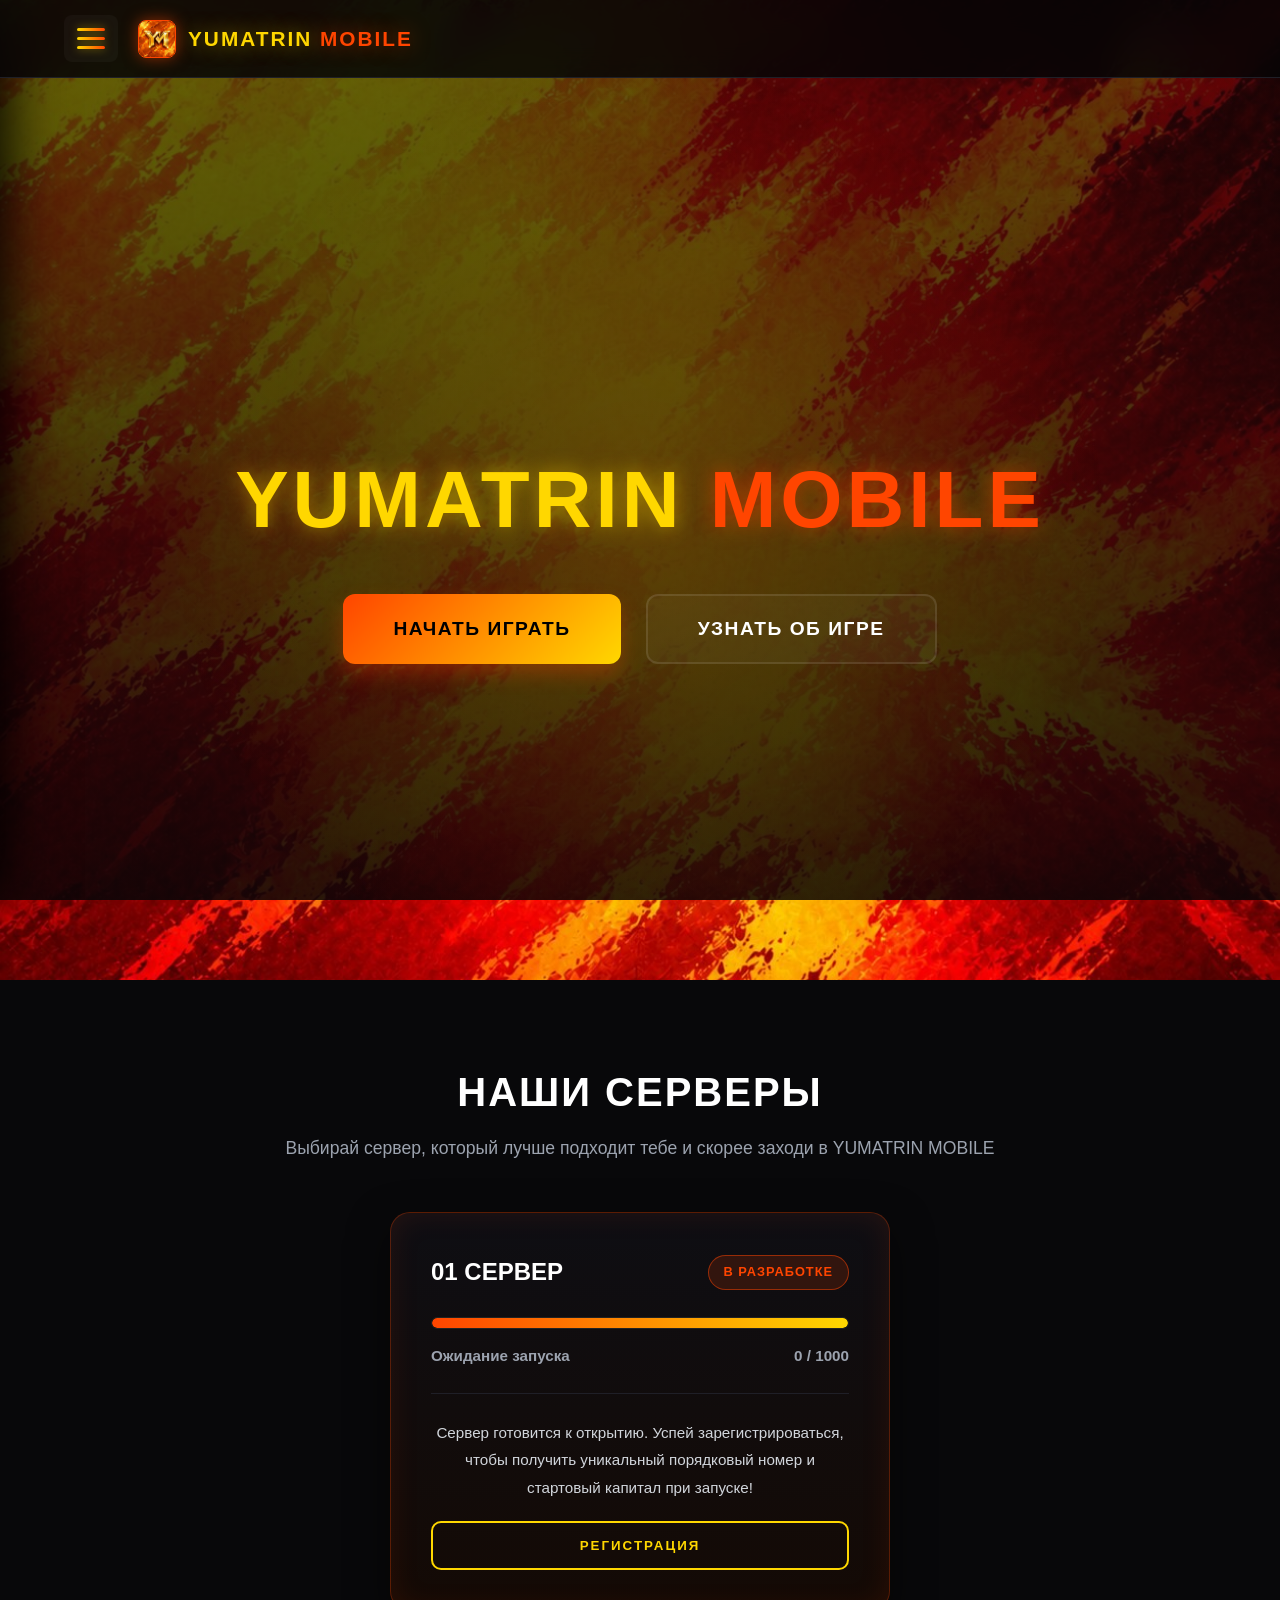
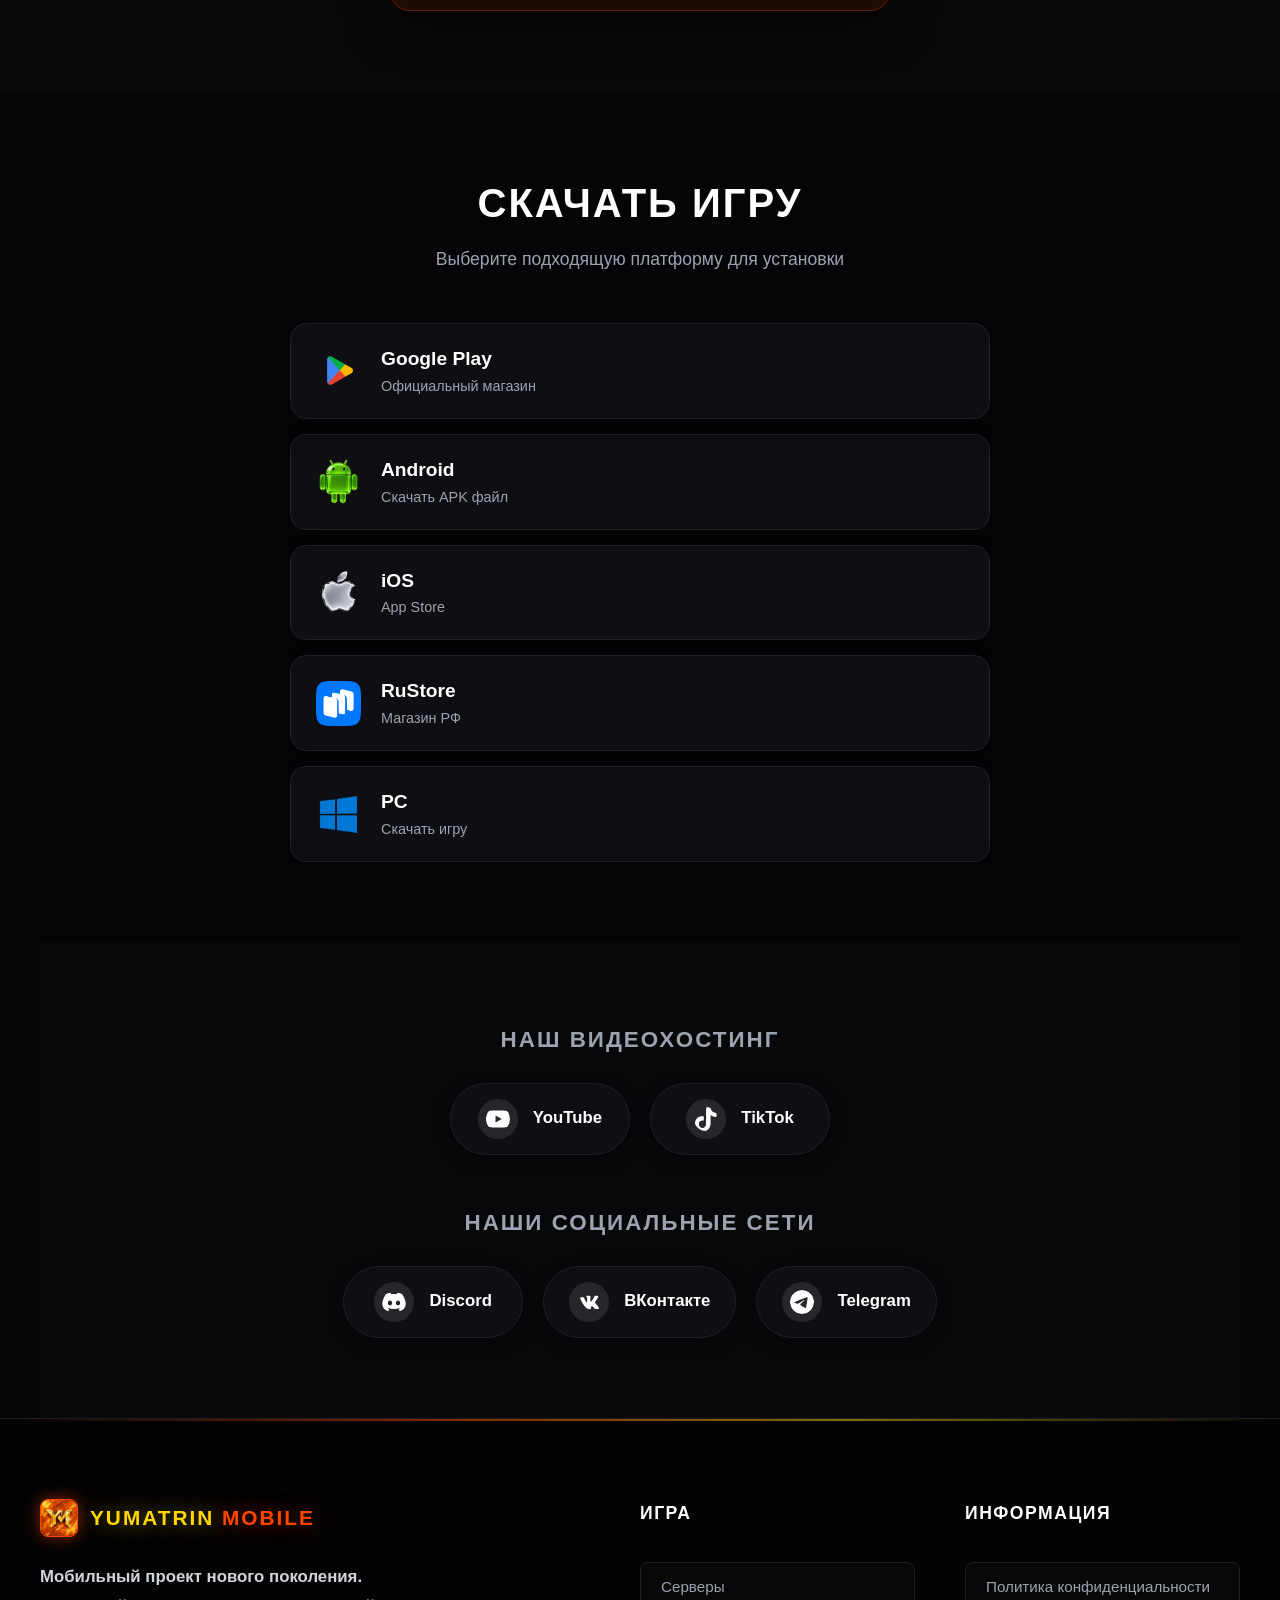
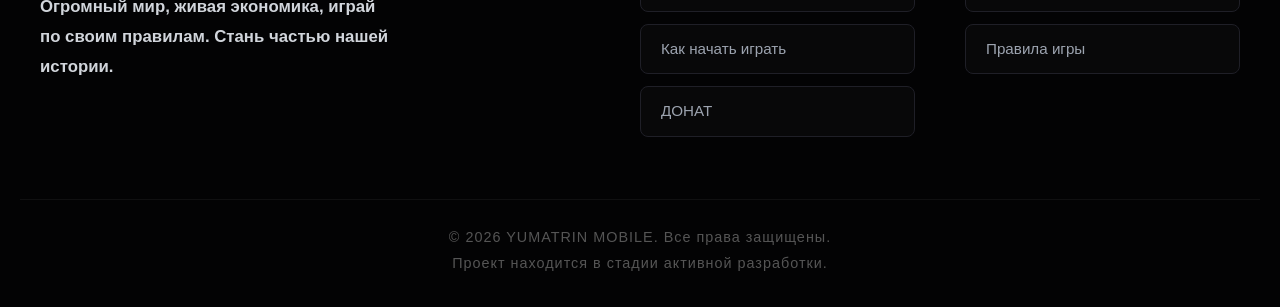
==== commit 3420637a: "Add files via upload" ====
--- a/index.html
+++ b/index.html
@@ -16,7 +16,9 @@
             <span><span class="title-yellow">YUMATRIN</span> <span class="title-orange">MOBILE</span></span>
         </div>
     </div>
-</header><div class="nav-menu" id="sideMenu">
+</header>
+
+<div class="nav-menu" id="sideMenu">
     <a href="#" onclick="toggleMenu()">Главная</a>
     <a href="#servers" onclick="toggleMenu()">Серверы</a>
     <a href="#download-section" onclick="toggleMenu()">Скачать игру</a>
@@ -25,13 +27,17 @@
     </a>
     <a href="#socials" onclick="toggleMenu()">Соцсети</a>
     <a onclick="scrollToServersAndRegister(); toggleMenu();">Регистрация</a>
-</div><section class="hero">
+</div>
+
+<section class="hero">
     <h1><span class="title-yellow">YUMATRIN</span> <span class="title-orange">MOBILE</span></h1>
     <div class="hero-buttons">
         <button class="hero-btn primary" onclick="openDownloadModal('start', 'Начать играть')">Начать играть</button>
         <a href="about.html" class="hero-btn secondary" style="display: flex; align-items: center; justify-content: center; text-decoration: none;">Узнать об игре</a>
     </div>
-</section><section class="servers-section" id="servers">
+</section>
+
+<section class="servers-section" id="servers">
     <h2 class="section-title">Наши серверы</h2>
     <p class="section-subtitle">Выбирай сервер, который лучше подходит тебе и скорее заходи в YUMATRIN MOBILE</p>
     <div class="servers-grid">
@@ -45,36 +51,56 @@
             <button class="btn-register" onclick="openModal('registerModal')">Регистрация</button>
         </div>
     </div>
-</section><section class="download-section" id="download-section">
+</section>
+
+<section class="download-section" id="download-section">
     <h2 class="section-title">Скачать игру</h2>
     <p class="section-subtitle">Выберите подходящую платформу для установки</p>
-    <div class="platforms-grid">
-        <div class="platform-card google-play" onclick="openDownloadModal('start', 'Скачать в Google Play')">
-            <img src="IMAGE/Google.Play.png" alt="Google Play" style="width: 45px; height: 45px; object-fit: contain; z-index: 1;">
-            <div class="platform-text"><div class="platform-name">Google Play</div><div class="platform-desc">Официальный магазин</div></div>
-        </div>
-        <div class="platform-card android" onclick="openDownloadModal('android', 'Скачать Android (APK)')">
-            <img src="IMAGE/Android.png" alt="Android" style="width: 45px; height: 45px; object-fit: contain; z-index: 1; border-radius: 8px;">
-            <div class="platform-text"><div class="platform-name">Android</div><div class="platform-desc">Скачать APK файл</div></div>
-        </div>
-        <div class="platform-card apple" onclick="openDownloadModal('ios', 'Скачать на iOS')">
-            <img src="IMAGE/IPHONE.png" alt="iOS" style="width: 45px; height: 45px; object-fit: contain; z-index: 1; border-radius: 8px;">
-            <div class="platform-text"><div class="platform-name">iOS</div><div class="platform-desc">App Store</div></div>
-        </div>
-        <div class="platform-card rustore" onclick="openDownloadModal('rustore', 'Скачать в RuStore')">
-            <img src="IMAGE/RuStore.png" alt="RuStore" style="width: 45px; height: 45px; object-fit: contain; z-index: 1;">
-            <div class="platform-text"><div class="platform-name">RuStore</div><div class="platform-desc">Магазин РФ</div></div>
-        </div>
-        <div class="platform-card windows" onclick="openDownloadModal('pc', 'Скачать на ПК')">
-            <img src="IMAGE/WIN.png" alt="Windows" style="width: 45px; height: 45px; object-fit: contain; z-index: 1; border-radius: 8px;">
-            <div class="platform-text"><div class="platform-name">PC</div><div class="platform-desc">Скачать игру</div></div>
-        </div>
-    </div>
-</section><section class="socials-wrapper" id="socials">
+
+    <div class="download-list-grid">
+        <div class="download-row" onclick="openDownloadModal('google-play', 'Google Play')">
+            <img src="IMAGE/Google.Play.png" alt="Google Play">
+            <div class="download-info">
+                <div class="download-name">Google Play</div>
+                <div class="download-desc">Официальный магазин</div>
+            </div>
+        </div>
+        <div class="download-row" onclick="openDownloadModal('android', 'Android (APK)')">
+            <img src="IMAGE/Android.png" alt="Android">
+            <div class="download-info">
+                <div class="download-name">Android</div>
+                <div class="download-desc">Скачать APK файл</div>
+            </div>
+        </div>
+        <div class="download-row" onclick="openDownloadModal('ios', 'iOS')">
+            <img src="IMAGE/IPHONE.png" alt="iOS">
+            <div class="download-info">
+                <div class="download-name">iOS</div>
+                <div class="download-desc">App Store</div>
+            </div>
+        </div>
+        <div class="download-row" onclick="openDownloadModal('rustore', 'RuStore')">
+            <img src="IMAGE/RuStore.png" alt="RuStore">
+            <div class="download-info">
+                <div class="download-name">RuStore</div>
+                <div class="download-desc">Магазин РФ</div>
+            </div>
+        </div>
+        <div class="download-row" onclick="openDownloadModal('pc', 'PC (Windows)')">
+            <img src="IMAGE/WIN.png" alt="PC">
+            <div class="download-info">
+                <div class="download-name">PC</div>
+                <div class="download-desc">Скачать игру</div>
+            </div>
+        </div>
+    </div>
+</section>
+
+<section class="socials-wrapper" id="socials">
     <div class="social-group" style="margin-bottom: 50px;">
         <h3>Наш видеохостинг</h3>
         <div class="social-grid">
-            <a href="#" class="social-card yt" onclick="alert('Наш YouTube канал находится в разработке.'); return false;">
+            <a href="#" class="social-card yt" onclick="openDownloadModal('youtube', 'YouTube канал'); return false;">
                 <svg viewBox="0 0 24 24"><path d="M23.498 6.186a3.016 3.016 0 0 0-2.122-2.136C19.505 3.545 12 3.545 12 3.545s-7.505 0-9.377.505A3.017 3.017 0 0 0 .502 6.186C0 8.07 0 12 0 12s0 3.93.502 5.814a3.016 3.016 0 0 0 2.122 2.136c1.871.505 9.376.505 9.376.505s7.505 0 9.377-.505a3.015 3.015 0 0 0 2.122-2.136C24 15.93 24 12 24 12s0-3.93-.502-5.814zM9.545 15.568V8.432L15.818 12l-6.273 3.568z"/></svg>
                 YouTube
             </a>
@@ -101,7 +127,9 @@
             </a>
         </div>
     </div>
-</section><footer id="footer">
+</section>
+
+<footer id="footer">
     <div class="footer-container">
         <div class="footer-col-main">
             <div class="logo-container">
@@ -123,40 +151,30 @@
         </div>
     </div>
     <div class="copyright">
-        &copy; 2026 YUMATRIN MOBILE. Все права защищены.<br>Проект находится в стадии активной разработки.
-    </div>
-</footer><div class="donate-page" id="donatePage">
-
+        <p>&copy; 2026 YUMATRIN MOBILE. Все права защищены.<br>Проект находится в стадии активной разработки.</p>
+    </div>
+</footer>
+
+<div class="donate-page" id="donatePage">
 <div class="donate-hero">
     <div class="donate-badge-top">⚡ Мгновенное пополнение</div>
     <p>Выберите способ пополнения</p>
 </div>
-
 <div class="donate-choice-grid">
-    <div class="donate-choice-card" onclick="alert('Форма для ввода суммы пока в разработке.');">
-        <div class="choice-img-wrapper">
-            <img src="IMAGE/bank.png" alt="Любое количество">
-        </div>
-        <h3>Любое количество</h3>
-        <p>Введи сумму самостоятельно</p>
-        <span class="hover-emoji">💳</span>
-    </div>
-    
-    <div class="donate-choice-card" onclick="alert('Наборы пока в разработке.');">
-        <div class="choice-img-wrapper">
-            <img src="IMAGE/package.png" alt="Купить набор">
-        </div>
-        <h3>Купить набор</h3>
-        <p>Выбери готовый пакет YM</p>
-        <span class="hover-emoji">💎</span>
-    </div>
-</div>
-
+    <div class="donate-choice-card" onclick="showDonateStub();">
+        <div class="choice-img-wrapper"><img src="IMAGE/bank.png" alt="Любое количество"></div>
+        <h3>Любое количество</h3><p>Введи сумму самостоятельно</p><span class="hover-emoji">💳</span>
+    </div>
+    <div class="donate-choice-card" onclick="showDonateStub();">
+        <div class="choice-img-wrapper"><img src="IMAGE/package.png" alt="Купить набор"></div>
+        <h3>Купить набор</h3><p>Выбери готовый пакет YM</p><span class="hover-emoji">💎</span>
+    </div>
+</div>
 <div class="donate-back-bottom">
     <button class="btn-close-page" onclick="closeDonatePage()">← Вернуться на сайт</button>
 </div>
-
-</div><!-- МОДАЛКИ (ОСТАВЛЯЕМ КАК БЫЛО) -->
+</div>
+
 <div class="modal-overlay" id="checkoutModal">
     <div class="modal-content">
         <span class="close-btn" onclick="closeModal('checkoutModal')">&times;</span>
@@ -170,7 +188,9 @@
             <button class="modal-btn" id="payBtn" style="opacity: 0.5; pointer-events: none;" onclick="processPayment()">Оплатить <span id="checkoutPrice">300 ₽</span></button>
         </div>
     </div>
-</div><div class="modal-overlay" id="registerModal">
+</div>
+
+<div class="modal-overlay" id="registerModal">
     <div class="modal-content" style="max-width: 450px;">
         <span class="close-btn" onclick="closeModal('registerModal')">&times;</span>
         <h3 style="font-size: 1.8rem; margin-bottom: 20px;">Регистрация</h3>
@@ -181,15 +201,19 @@
             <label class="checkout-label">Придумай пароль</label><input type="password" class="checkout-input" placeholder="Введите пароль" required>
             <label class="checkout-label">Повтори пароль</label><input type="password" class="checkout-input" placeholder="Введите пароль" required>
             <div class="fake-captcha"><div class="fake-captcha-left"><input type="checkbox" required><span>Я не робот</span></div><div class="fake-captcha-right"><strong>reCAPTCHA</strong>Privacy - Terms</div></div>
-            <button class="modal-btn" onclick="alert('На данный момент игра находится в стадии активной разработки. Ожидайте новостей от руководства проекта YUMATRIN MOBILE!'); closeModal('registerModal');">Зарегистрироваться</button>
-        </div>
-    </div>
-</div><div class="modal-overlay" id="downloadModal">
+            <button class="modal-btn" onclick="showRegisterStub()">Зарегистрироваться</button>
+        </div>
+    </div>
+</div>
+
+<div class="modal-overlay" id="downloadModal">
     <div class="modal-content">
         <span class="close-btn" onclick="closeModal('downloadModal')">&times;</span>
         <h3 id="downloadModalTitle">Игра в разработке</h3>
         <p id="downloadModalText" style="text-align: center; color: #d1d5db; font-size: 1.1rem; margin-bottom: 20px;"></p>
         <button class="modal-btn" onclick="closeModal('downloadModal')">ОК</button>
     </div>
-</div><script src="script.js"></script></body>
-</html>+</div>
+
+<script src="script.js"></script></body>
+</html>
--- a/style.css
+++ b/style.css
@@ -50,14 +50,10 @@
 .nav-menu { position: fixed; top: 0; left: -320px; width: 320px; height: 100vh; background: #08080b; border-right: 1px solid var(--border); display: flex; flex-direction: column; padding: 100px 30px; gap: 15px; transition: left 0.4s cubic-bezier(0.4, 0, 0.2, 1); z-index: 999; box-shadow: 10px 0 50px rgba(0,0,0,0.9); }
 .nav-menu.active { left: 0; }
 .nav-menu a { color: var(--text); text-decoration: none; font-size: 1.1rem; font-weight: 600; transition: all 0.3s ease; display: block; padding: 15px 20px; border-radius: 10px; border: 1px solid var(--border); text-transform: uppercase; letter-spacing: 1px; cursor: pointer; background: rgba(255,255,255,0.02); position: relative; overflow: hidden; }
-.nav-menu a:nth-child(1):hover { color: #000; background: var(--gold); border-color: var(--gold); box-shadow: 0 5px 15px rgba(255, 215, 0, 0.3); transform: translateX(5px); }
-.nav-menu a:nth-child(2):hover { color: #000; background: #00d2ff; border-color: #00d2ff; box-shadow: 0 5px 15px rgba(0, 210, 255, 0.3); transform: translateX(5px); }
-.nav-menu a:nth-child(3):hover { color: #000; background: #00e676; border-color: #00e676; box-shadow: 0 5px 15px rgba(0, 230, 118, 0.3); transform: translateX(5px); }
+.nav-menu a:hover { color: #000; background: var(--gold); border-color: var(--gold); box-shadow: 0 5px 15px rgba(255, 215, 0, 0.3); transform: translateX(5px); }
 .menu-donate-btn { display: flex !important; align-items: center; justify-content: space-between; border-left: 3px solid var(--gold) !important; background: linear-gradient(90deg, rgba(255,215,0,0.05) 0%, rgba(255,255,255,0.02) 100%) !important; }
-.nav-menu a:nth-child(4):hover { color: #fff; background: rgba(255, 215, 0, 0.15); border-color: var(--gold); box-shadow: 0 0 20px rgba(255, 215, 0, 0.4); transform: translateX(5px); }
+.menu-donate-btn:hover { background: rgba(255, 215, 0, 0.15) !important; color: #fff !important; border-color: var(--gold) !important; box-shadow: 0 0 20px rgba(255, 215, 0, 0.4) !important; }
 .menu-x2-badge { background: linear-gradient(45deg, #ff0055, #ff4500); color: #fff; font-size: 0.75rem; font-weight: 900; padding: 4px 10px; border-radius: 6px; letter-spacing: 1px; box-shadow: 0 0 10px rgba(255,0,85,0.5); animation: pulseBadge 2s infinite; }
-.nav-menu a:nth-child(5):hover { color: #000; background: #ff9100; border-color: #ff9100; box-shadow: 0 5px 15px rgba(255, 145, 0, 0.3); transform: translateX(5px); }
-.nav-menu a:nth-child(6):hover { color: #fff; background: #ff0055; border-color: #ff0055; box-shadow: 0 0 20px rgba(255, 0, 85, 0.5); transform: translateX(5px); }
 
 /* --- ГЛАВНЫЙ ЭКРАН --- */
 .hero { min-height: 100vh; display: flex; flex-direction: column; justify-content: center; align-items: center; text-align: center; padding: 120px 20px 60px; position: relative; background: radial-gradient(circle at 50% 50%, rgba(255, 69, 0, 0.15) 0%, transparent 60%); animation: bgPulse 10s infinite alternate; }
@@ -91,37 +87,20 @@
 .btn-register:hover { background: var(--gold); color: #000; box-shadow: 0 0 30px rgba(255,215,0,0.6); transform: translateY(-2px) scale(1.02); }
 .btn-register:active { transform: translateY(2px) scale(0.98); }
 
+/* --- СКАЧИВАНИЕ (НОВЫЙ СПИСОК) --- */
 .download-section { padding: 80px 20px; background: var(--bg); }
-.platforms-grid { display: grid; grid-template-columns: repeat(3, 1fr); gap: 20px; max-width: 1100px; margin: 0 auto; }
-.platform-card { background: var(--bg-card); border: 1px solid var(--border); border-radius: 18px; padding: 30px 25px; cursor: pointer; transition: all 0.4s cubic-bezier(0.175, 0.885, 0.32, 1.275); display: flex; align-items: center; gap: 20px; position: relative; overflow: hidden; box-shadow: 0 10px 20px rgba(0,0,0,0.2); }
-.platform-card::before { content: ''; position: absolute; top: 0; left: -150%; width: 50%; height: 100%; background: linear-gradient(to right, rgba(255,255,255,0) 0%, rgba(255,255,255,0.15) 50%, rgba(255,255,255,0) 100%); transform: skewX(-25deg); transition: 0.7s; z-index: 0; }
-.platform-card:hover::before { left: 150%; }
-.platform-card:hover { transform: translateY(-8px) scale(1.03); background: #15151a; }
-.platform-card img { transition: all 0.4s cubic-bezier(0.175, 0.885, 0.32, 1.275); z-index: 1; }
-.platform-text { z-index: 1; }
-.platform-name { font-size: 1.3rem; font-weight: 900; letter-spacing: 1px; transition: 0.3s; }
-.platform-desc { font-size: 0.85rem; color: var(--text-muted); transition: 0.3s; }
-.platform-card.google-play:hover { border-color: #ff3b30; box-shadow: 0 15px 35px rgba(255, 59, 48, 0.4), inset 0 0 15px rgba(255, 59, 48, 0.1); }
-.platform-card.google-play:hover img { transform: scale(1.2) rotate(-10deg); filter: drop-shadow(0 0 15px #ff3b30); }
-.platform-card.google-play:hover .platform-name { color: #ff3b30; }
-.platform-card.google-play:hover .platform-desc { color: #ff8a80; }
-.platform-card.android:hover { border-color: #3DDC84; box-shadow: 0 15px 35px rgba(61, 220, 132, 0.4), inset 0 0 15px rgba(61, 220, 132, 0.1); }
-.platform-card.android:hover img { transform: scale(1.2) rotate(10deg); filter: drop-shadow(0 0 15px #3DDC84); }
-.platform-card.android:hover .platform-name { color: #3DDC84; }
-.platform-card.android:hover .platform-desc { color: #a5d6a7; }
-.platform-card.apple:hover { border-color: #ffffff; box-shadow: 0 15px 35px rgba(255, 255, 255, 0.3), inset 0 0 15px rgba(255, 255, 255, 0.1); }
-.platform-card.apple:hover img { transform: scale(1.2) rotate(-10deg); filter: drop-shadow(0 0 15px #ffffff); }
-.platform-card.apple:hover .platform-name { color: #ffffff; }
-.platform-card.apple:hover .platform-desc { color: #e0e0e0; }
-.platform-card.rustore:hover { border-color: #0077FF; box-shadow: 0 15px 35px rgba(0, 119, 255, 0.4), inset 0 0 15px rgba(0, 119, 255, 0.1); }
-.platform-card.rustore:hover img { transform: scale(1.2) rotate(10deg); filter: drop-shadow(0 0 15px #0077FF); }
-.platform-card.rustore:hover .platform-name { color: #0077FF; }
-.platform-card.rustore:hover .platform-desc { color: #82b1ff; }
-.platform-card.windows:hover { border-color: #00A4EF; box-shadow: 0 15px 35px rgba(0, 164, 239, 0.4), inset 0 0 15px rgba(0, 164, 239, 0.1); }
-.platform-card.windows:hover img { transform: scale(1.2) rotate(-10deg); filter: drop-shadow(0 0 15px #00A4EF); }
-.platform-card.windows:hover .platform-name { color: #00A4EF; }
-.platform-card.windows:hover .platform-desc { color: #80d8ff; }
-
+.download-list-grid { display: flex; flex-direction: column; gap: 15px; max-width: 700px; margin: 0 auto; }
+.download-row { display: flex; align-items: center; gap: 20px; background: var(--bg-card); border: 1px solid var(--border); border-radius: 16px; padding: 20px 25px; cursor: pointer; transition: all 0.3s ease; position: relative; overflow: hidden; box-shadow: 0 5px 15px rgba(0,0,0,0.3); }
+.download-row::before { content: ''; position: absolute; top: 0; left: -100%; width: 50%; height: 100%; background: linear-gradient(to right, transparent, rgba(255,255,255,0.05), transparent); transform: skewX(-25deg); transition: 0.5s; }
+.download-row:hover::before { left: 150%; }
+.download-row:hover { transform: translateX(10px); background: #15151a; border-color: var(--gold); box-shadow: 0 10px 25px rgba(255, 215, 0, 0.15); }
+.download-row img { width: 45px; height: 45px; object-fit: contain; border-radius: 8px; z-index: 1; }
+.download-info { z-index: 1; }
+.download-name { font-size: 1.2rem; font-weight: 800; color: #fff; transition: 0.3s; }
+.download-row:hover .download-name { color: var(--gold); }
+.download-desc { font-size: 0.9rem; color: var(--text-muted); }
+
+/* --- СОЦСЕТИ --- */
 .socials-wrapper { padding: 80px 20px; background: #08080a; max-width: 1200px; margin: 0 auto; }
 .social-group h3 { font-size: 1.4rem; margin-bottom: 25px; text-align: center; color: var(--text-muted); text-transform: uppercase; letter-spacing: 2px; font-weight: 700; }
 .social-grid { display: flex; justify-content: center; gap: 20px; flex-wrap: wrap; }
@@ -139,83 +118,41 @@
 .social-card.tg:hover { border-color: #229ED9; color: #229ED9; box-shadow: 0 15px 30px rgba(34, 158, 217, 0.4); }
 .social-card.tg:hover svg { background: #229ED9; fill: #fff; transform: rotate(15deg) scale(1.1); }
 
+/* --- ФУТЕР --- */
 footer { background: #030304; padding: 80px 20px 30px; border-top: 1px solid var(--border); position: relative; }
 footer::before { content: ""; position: absolute; top: 0; left: 0; width: 100%; height: 2px; background: linear-gradient(90deg, transparent, var(--accent), var(--gold), transparent); opacity: 0.5; }
 .footer-container { max-width: 1200px; margin: 0 auto; display: grid; grid-template-columns: 2fr 1fr 1fr; gap: 50px; margin-bottom: 50px; }
 .footer-col-main { display: flex; flex-direction: column; gap: 15px; }
-.footer-col-main .logo-container { justify-content: flex-start; margin-bottom: 10px; animation: float-footer 4s ease-in-out infinite; }
-.footer-col-main p { color: #d1d5db; font-size: 1.05rem; line-height: 1.8; max-width: 350px; font-weight: 600; background: linear-gradient(90deg, #9ca3af, #ffffff, #ffd700, #ff4500, #9ca3af); background-size: 300% 100%; -webkit-background-clip: text; -webkit-text-fill-color: transparent; animation: textShimmer 4s linear infinite, float 5s ease-in-out infinite; }
-.footer-col h4 { color: var(--text); font-size: 1.1rem; text-transform: uppercase; letter-spacing: 1.5px; margin-bottom: 25px; font-weight: 800; padding-bottom: 10px; display: inline-block; animation: text-glow 3s infinite alternate; }
+.footer-col-main .logo-container { justify-content: flex-start; margin-bottom: 10px; }
+.footer-col-main p { color: #d1d5db; font-size: 1.05rem; line-height: 1.8; max-width: 350px; font-weight: 600; }
+.footer-col h4 { color: var(--text); font-size: 1.1rem; text-transform: uppercase; letter-spacing: 1.5px; margin-bottom: 25px; font-weight: 800; padding-bottom: 10px; display: inline-block; }
 .footer-col a { display: block; color: var(--text-muted); text-decoration: none; font-size: 0.95rem; padding: 12px 20px; margin-bottom: 12px; border-radius: 8px; border: 1px solid var(--border); transition: all 0.4s ease; cursor: pointer; background: rgba(255,255,255,0.02); position: relative; overflow: hidden; }
-.footer-col a::before { content: ''; position: absolute; top: 0; left: -100%; width: 50%; height: 100%; background: linear-gradient(to right, transparent, rgba(255,255,255,0.1), transparent); transform: skewX(-25deg); transition: 0.5s; }
-.footer-col a:hover::before { left: 150%; }
-.footer-col a:nth-child(2):hover { color: #000; background: var(--gold); border-color: var(--gold); box-shadow: 0 5px 15px rgba(255,215,0,0.4); transform: translateX(10px); }
-.footer-col a:nth-child(3):hover { color: #000; background: #00d2ff; border-color: #00d2ff; box-shadow: 0 5px 15px rgba(0,210,255,0.4); transform: translateX(10px); }
-.footer-col a:nth-child(4):hover { color: #fff; background: #b620e0; border-color: #b620e0; box-shadow: 0 5px 15px rgba(182,32,224,0.4); transform: translateX(10px); }
-.footer-col:last-of-type a:nth-child(2):hover { color: #fff; background: #5c6bc0; border-color: #5c6bc0; box-shadow: 0 5px 15px rgba(92,107,192,0.4); transform: translateX(10px); }
-.footer-col:last-of-type a:nth-child(3):hover { color: #000; background: #00e676; border-color: #00e676; box-shadow: 0 5px 15px rgba(0,230,118,0.4); transform: translateX(10px); }
-.copyright { text-align: center; color: #555; font-size: 0.85rem; padding-top: 25px; border-top: 1px solid #111; letter-spacing: 1px; margin-top: 40px; }
+.footer-col a:hover { color: #000; background: var(--gold); border-color: var(--gold); box-shadow: 0 5px 15px rgba(255,215,0,0.4); transform: translateX(10px); }
+
+/* НОВАЯ ВОДЯНКА (КАК НА СКРИНЕ 4) */
+.copyright { text-align: center; color: #555; font-size: 0.9rem; padding-top: 25px; border-top: 1px solid rgba(255, 255, 255, 0.05); letter-spacing: 1px; margin-top: 40px; line-height: 1.8; }
 
 /* =========================================
-   ДОНАТ (2 КАРТОЧКИ, ВЫТЯНУТЫЕ)
+   ДОНАТ
    ========================================= */
-.donate-page {
-    background-image: linear-gradient(rgba(5, 5, 7, 0.85), rgba(5, 5, 7, 0.95)), url('IMAGE/bg-main.jpg');
-    background-size: cover;
-    background-position: center;
-    background-attachment: fixed;
-    background-repeat: no-repeat;
-    min-height: 100vh;
-    display: none;
-    opacity: 0;
-    transition: opacity 0.3s ease;
-    z-index: 2000;
-    position: fixed;
-    top: 0; left: 0; width: 100%; height: 100%;
-    overflow-y: auto;
-    padding-bottom: 20px;
-}
+.donate-page { background-image: linear-gradient(rgba(5, 5, 7, 0.85), rgba(5, 5, 7, 0.95)), url('IMAGE/bg-main.jpg'); background-size: cover; background-position: center; background-attachment: fixed; min-height: 100vh; display: none; opacity: 0; transition: opacity 0.3s ease; z-index: 2000; position: fixed; top: 0; left: 0; width: 100%; height: 100%; overflow-y: auto; padding-bottom: 20px; }
 .donate-page.active { display: flex; flex-direction: column; align-items: center; opacity: 1; }
-
 .donate-hero { padding: 30px 20px 10px; text-align: center; }
 .donate-hero p { color: var(--text-muted); font-size: 1rem; margin: 0; }
 .donate-badge-top { display: inline-block; background: rgba(255, 69, 0, 0.1); border: 1px solid var(--accent); color: var(--accent); padding: 6px 20px; border-radius: 30px; font-weight: bold; margin-bottom: 10px; letter-spacing: 1px; text-transform: uppercase; font-size: 0.85rem; box-shadow: 0 0 15px rgba(255, 69, 0, 0.3); }
-
 .donate-choice-grid { display: flex; justify-content: center; align-items: stretch; gap: 30px; max-width: 1000px; width: 100%; margin: 10px auto 20px; padding: 0 20px; flex-wrap: wrap; }
-
 .donate-choice-card { background: #0b0b0f; border: 1px solid rgba(255, 215, 0, 0.2); border-radius: 20px; padding: 0; text-align: center; cursor: pointer; transition: all 0.4s cubic-bezier(0.175, 0.885, 0.32, 1.275); flex: 1 1 320px; max-width: 380px; position: relative; overflow: hidden; display: flex; flex-direction: column; box-shadow: 0 10px 40px rgba(0,0,0,0.6); }
 .donate-choice-card:hover { transform: translateY(-10px) scale(1.02); border-color: var(--gold); box-shadow: 0 20px 50px rgba(255, 215, 0, 0.2); }
-
 .choice-img-wrapper { width: 100%; height: 520px; position: relative; overflow: hidden; flex-shrink: 0; }
 .choice-img-wrapper img { width: 100%; height: 100%; object-fit: cover; object-position: center top; transition: transform 0.6s ease; }
 .donate-choice-card:hover .choice-img-wrapper img { transform: scale(1.08); }
-
 .donate-choice-card h3 { font-size: 1.5rem; color: var(--gold); margin: 15px 0 5px 0; font-weight: 900; text-transform: uppercase; letter-spacing: 1px; text-shadow: 0 0 10px rgba(255, 215, 0, 0.3); padding: 0 15px; }
 .donate-choice-card p { color: var(--text-muted); font-size: 0.95rem; margin-bottom: 20px; padding: 0 15px; }
-
 .hover-emoji { position: absolute; top: 15px; right: 15px; font-size: 2.5rem; opacity: 0; transform: translateY(20px) scale(0.5); transition: all 0.5s ease; pointer-events: none; z-index: 10; filter: drop-shadow(0 0 10px rgba(0,0,0,0.8)); }
 .donate-choice-card:hover .hover-emoji { opacity: 1; transform: translateY(0) scale(1.2) rotate(10deg); }
-
 .donate-back-bottom { text-align: center; margin-bottom: 20px; }
-.btn-close-page { 
-    background: linear-gradient(90deg, #ff0055, #ff4500); 
-    color: #fff; 
-    font-size: 1rem; 
-    padding: 12px 30px; 
-    border-radius: 50px; 
-    cursor: pointer; 
-    transition: all 0.3s ease; 
-    font-weight: 900; 
-    text-transform: uppercase; 
-    letter-spacing: 1px; 
-    border: none; 
-    box-shadow: 0 5px 15px rgba(255,0,85,0.4); 
-}
-.btn-close-page:hover { 
-    transform: translateY(-3px) scale(1.05); 
-    box-shadow: 0 10px 30px rgba(255,0,85,0.6); 
-    background: linear-gradient(90deg, #ff4500, #ff0055); 
-}
+.btn-close-page { background: linear-gradient(90deg, #ff0055, #ff4500); color: #fff; font-size: 1rem; padding: 12px 30px; border-radius: 50px; cursor: pointer; transition: all 0.3s ease; font-weight: 900; text-transform: uppercase; letter-spacing: 1px; border: none; box-shadow: 0 5px 15px rgba(255,0,85,0.4); }
+.btn-close-page:hover { transform: translateY(-3px) scale(1.05); box-shadow: 0 10px 30px rgba(255,0,85,0.6); background: linear-gradient(90deg, #ff4500, #ff0055); }
 
 /* =========================================
    МОДАЛКИ
@@ -397,14 +334,24 @@
 .world-content[id="tab-crime"] .world-info-card:nth-child(4) .card-icon { background: rgba(92, 107, 192, 0.1); color: #5c6bc0; }
 
 /* =========================================
-   СТРАНИЦЫ "ПРАВИЛА" (rules.html) И "ПОЛИТИКА" (policy.html)
+   СТРАНИЦЫ "ПРАВИЛА" И "ПОЛИТИКА" (С ФОНОМ!)
    ========================================= */
-.policy-page { min-height: 100vh; padding: 40px 20px 100px 20px; display: flex; justify-content: center; }
+.policy-page { 
+    min-height: 100vh; 
+    padding: 40px 20px 100px 20px; 
+    display: flex; 
+    justify-content: center;
+    background-image: linear-gradient(rgba(5, 5, 7, 0.6), rgba(5, 5, 7, 0.85)), url('IMAGE/bg-main.jpg');
+    background-size: cover;
+    background-position: center;
+    background-attachment: fixed;
+    background-repeat: no-repeat;
+}
 .policy-container { width: 100%; max-width: 900px; }
 .policy-main-title { text-align: center; font-size: 2.5rem; font-weight: 800; margin-bottom: 10px; background: linear-gradient(90deg, #ffd700, #ff8c00, #ffd700); background-size: 200% auto; -webkit-background-clip: text; -webkit-text-fill-color: transparent; animation: shineGold 3s linear infinite; }
 @keyframes shineGold { to { background-position: 200% center; } }
-.policy-subtitle { text-align: center; color: var(--text-muted); margin-bottom: 50px; font-size: 0.95rem; line-height: 1.5; }
-.policy-card { background: rgba(15, 15, 20, 0.8); border: 1px solid rgba(255, 255, 255, 0.05); border-left: 4px solid var(--accent); border-radius: 8px; padding: 25px; margin-bottom: 25px; transition: all 0.4s ease; position: relative; overflow: hidden; }
+.policy-subtitle { text-align: center; color: var(--text-muted); margin-bottom: 50px; font-size: 0.95rem; line-height: 1.5; text-shadow: 0 2px 5px rgba(0,0,0,0.8); }
+.policy-card { background: rgba(15, 15, 20, 0.8); border: 1px solid rgba(255, 255, 255, 0.05); border-left: 4px solid var(--accent); border-radius: 8px; padding: 25px; margin-bottom: 25px; transition: all 0.4s ease; position: relative; overflow: hidden; backdrop-filter: blur(5px); }
 .policy-card::before { content: ''; position: absolute; top: 0; left: -100%; width: 100%; height: 100%; background: linear-gradient(90deg, transparent, rgba(255, 255, 255, 0.05), transparent); transition: all 0.6s ease; }
 .policy-card:hover::before { left: 100%; }
 .policy-card:hover { transform: translateX(5px); border-left-color: var(--gold); box-shadow: -10px 10px 30px rgba(0,0,0,0.5), 0 0 15px rgba(255, 215, 0, 0.1); background: rgba(20, 20, 25, 0.9); }
@@ -418,7 +365,7 @@
 
 /* Аккордеон правил (rules.html) */
 .rules-accordion { display: flex; flex-direction: column; gap: 12px; }
-.rule-item { background: rgba(14, 14, 19, 0.85); border: 1px solid var(--border); border-radius: 14px; overflow: hidden; transition: all 0.3s ease; }
+.rule-item { background: rgba(14, 14, 19, 0.85); border: 1px solid var(--border); border-radius: 14px; overflow: hidden; transition: all 0.3s ease; backdrop-filter: blur(5px); }
 .rule-item[open] { border-color: var(--gold); box-shadow: 0 0 20px rgba(255, 215, 0, 0.1); }
 .rule-header { padding: 18px 20px; cursor: pointer; display: flex; align-items: center; gap: 15px; font-weight: 700; color: var(--text); list-style: none; user-select: none; }
 .rule-header::-webkit-details-marker { display: none; }
@@ -430,7 +377,7 @@
 .punish { display: inline-block; background: rgba(255, 0, 85, 0.1); color: #ff4d6d; font-size: 0.85rem; font-weight: bold; padding: 2px 8px; border-radius: 5px; margin-left: 5px; border: 1px solid rgba(255, 0, 85, 0.2); }
 
 /* =========================================
-   АНИМАЦИИ ДЛЯ СТРАНИЦ
+   АНИМАЦИИ
    ========================================= */
 @keyframes fadeInDown { from { opacity: 0; transform: translateY(-20px); } to { opacity: 1; transform: translateY(0); } }
 @keyframes fadeInUp { from { opacity: 0; transform: translateY(20px); } to { opacity: 1; transform: translateY(0); } }
@@ -465,16 +412,13 @@
 }
 
 /* =========================================
-   АДАПТИВ (ПК / ПЛАНШЕТ / ТЕЛЕФОН)
+   АДАПТИВ
    ========================================= */
-
-/* Планшеты */
 @media (max-width: 900px) {
     .footer-container { grid-template-columns: 1fr 1fr; }
     .footer-col-main { grid-column: span 2; text-align: center; align-items: center; }
     .footer-col-main p { text-align: center; }
     .footer-col-main .logo-container { justify-content: center; }
-    .platforms-grid { grid-template-columns: 1fr 1fr; }
     .donate-choice-card { flex: 1 1 300px; }
     .choice-img-wrapper { height: 460px; }
     .world-container { flex-direction: column; }
@@ -482,9 +426,7 @@
     .world-tab { flex: 1 1 40%; justify-content: center; }
 }
 
-/* Телефоны /
 @media (max-width: 768px) {
-    / Шапка */
     header { padding: 15px 20px; }
     .header-left { gap: 12px; }
     .logo-container { font-size: 1.1rem; gap: 8px; }
@@ -492,87 +434,75 @@
     .burger-menu { padding: 10px; }
     .burger-menu span { width: 24px; }
 
-Копировать
-/* Боковое меню */
-.nav-menu { width: 280px; left: -280px; padding: 90px 20px; }
-.nav-menu a { font-size: 1rem; padding: 12px 15px; }
-
-/* Главный экран */
-.hero { padding: 100px 20px 50px; }
-.hero h1 { font-size: 2.8rem; letter-spacing: 2px; }
-.hero-buttons { flex-direction: column; width: 100%; max-width: 300px; gap: 15px; }
-.hero-btn { width: 100%; padding: 15px; font-size: 1rem; }
-
-/* Секции */
-.section-title { font-size: 1.8rem; }
-.section-subtitle { font-size: 0.9rem; margin-bottom: 30px; }
-.servers-section { padding: 60px 15px; }
-.server-card { padding: 25px 20px; }
-.server-name { font-size: 1.2rem; flex-wrap: wrap; gap: 10px; }
-
-/* Платформы */
-.platforms-grid { grid-template-columns: 1fr; }
-.download-section { padding: 60px 15px; }
-.platform-card { padding: 20px 18px; }
-.platform-name { font-size: 1.1rem; }
-.platform-desc { font-size: 0.8rem; }
-.platform-card img { width: 38px; height: 38px; }
-
-/* Соцсети */
-.socials-wrapper { padding: 60px 15px; }
-.social-card { min-width: 140px; padding: 12px 18px; font-size: 0.95rem; }
-.social-card svg { width: 20px; height: 20px; }
-
-/* Футер */
-footer { padding: 60px 15px 25px; }
-.footer-container { grid-template-columns: 1fr; gap: 30px; text-align: center; }
-.footer-col-main { grid-column: span 1; }
-.footer-col-main p { font-size: 0.95rem; max-width: 100%; }
-.footer-col h4 { font-size: 1rem; }
-
-/* Донат */
-.donate-page { padding: 20px 15px; }
-.donate-choice-grid { flex-direction: column; align-items: center; gap: 20px; margin: 10px auto; }
-.donate-choice-card { width: 100%; max-width: 350px; flex: none; }
-.choice-img-wrapper { height: 400px; }
-.donate-choice-card h3 { font-size: 1.3rem; }
-.donate-choice-card p { font-size: 0.85rem; margin-bottom: 15px; }
-
-/* Модалки */
-.modal-content { padding: 30px 20px; }
-.modal-content h3 { font-size: 1.5rem; }
-.modal-btn { font-size: 1rem; padding: 14px; }
-
-/* Правила и Политика */
-body { padding-top: 70px !important; }
-header .hero-btn { padding: 8px 15px !important; font-size: 0.85rem !important; }
-
-.policy-main-title { font-size: 1.6rem; }
-.policy-subtitle { font-size: 0.9rem; margin-bottom: 25px; }
-.policy-card { padding: 20px 15px; }
-.policy-header h2 { font-size: 1.05rem; }
-.policy-header svg { width: 26px; height: 26px; }
-.policy-card p { font-size: 0.9rem; }
-
-.rule-header { padding: 15px; gap: 10px; }
-.rule-header h2 { font-size: 0.95rem; }
-.rule-header svg { width: 20px; height: 20px; }
-.rule-content { padding: 15px; }
-.rule-content p { font-size: 0.9rem; }
-.punish { display: block; margin: 5px 0 0 0; width: fit-content; }
-
-/* Мир игры (about) */
-.world-page { padding: 15px 15px 40px; }
-.world-title { font-size: 1.5rem; margin-bottom: 15px; }
-.world-text { font-size: 0.95rem; margin-bottom: 20px; }
-.world-card-grid { grid-template-columns: 1fr; gap: 15px; }
-.world-info-card { padding: 20px 15px; }
-.card-icon { width: 38px; height: 38px; }
-.card-icon svg { width: 22px; height: 22px; }
-.world-info-card h3 { font-size: 1.05rem; }
-.world-info-card p { font-size: 0.9rem; }
-
-/* Очень маленькие телефоны */
+    .nav-menu { width: 280px; left: -280px; padding: 90px 20px; }
+    .nav-menu a { font-size: 1rem; padding: 12px 15px; }
+
+    .hero { padding: 100px 20px 50px; }
+    .hero h1 { font-size: 2.8rem; letter-spacing: 2px; }
+    .hero-buttons { flex-direction: column; width: 100%; max-width: 300px; gap: 15px; }
+    .hero-btn { width: 100%; padding: 15px; font-size: 1rem; }
+
+    .section-title { font-size: 1.8rem; }
+    .section-subtitle { font-size: 0.9rem; margin-bottom: 30px; }
+    .servers-section { padding: 60px 15px; }
+    .server-card { padding: 25px 20px; }
+    .server-name { font-size: 1.2rem; flex-wrap: wrap; gap: 10px; }
+
+    .download-section { padding: 60px 15px; }
+    .download-row { padding: 15px; gap: 15px; }
+    .download-row img { width: 35px; height: 35px; }
+    .download-name { font-size: 1.1rem; }
+    .download-desc { font-size: 0.8rem; }
+
+    .socials-wrapper { padding: 60px 15px; }
+    .social-card { min-width: 140px; padding: 12px 18px; font-size: 0.95rem; }
+    .social-card svg { width: 20px; height: 20px; }
+
+    footer { padding: 60px 15px 25px; }
+    .footer-container { grid-template-columns: 1fr; gap: 30px; text-align: center; }
+    .footer-col-main { grid-column: span 1; }
+    .footer-col-main p { font-size: 0.95rem; max-width: 100%; }
+    .footer-col h4 { font-size: 1rem; }
+
+    .donate-page { padding: 20px 15px; }
+    .donate-choice-grid { flex-direction: column; align-items: center; gap: 20px; margin: 10px auto; }
+    .donate-choice-card { width: 100%; max-width: 350px; flex: none; }
+    .choice-img-wrapper { height: 400px; }
+    .donate-choice-card h3 { font-size: 1.3rem; }
+    .donate-choice-card p { font-size: 0.85rem; margin-bottom: 15px; }
+
+    .modal-content { padding: 30px 20px; }
+    .modal-content h3 { font-size: 1.5rem; }
+    .modal-btn { font-size: 1rem; padding: 14px; }
+
+    body { padding-top: 70px !important; }
+    header .hero-btn { padding: 8px 15px !important; font-size: 0.85rem !important; }
+
+    .policy-main-title { font-size: 1.6rem; }
+    .policy-subtitle { font-size: 0.9rem; margin-bottom: 25px; }
+    .policy-card { padding: 20px 15px; }
+    .policy-header h2 { font-size: 1.05rem; }
+    .policy-header svg { width: 26px; height: 26px; }
+    .policy-card p { font-size: 0.9rem; }
+
+    .rule-header { padding: 15px; gap: 10px; }
+    .rule-header h2 { font-size: 0.95rem; }
+    .rule-header svg { width: 20px; height: 20px; }
+    .rule-content { padding: 15px; }
+    .rule-content p { font-size: 0.9rem; }
+    .punish { display: block; margin: 5px 0 0 0; width: fit-content; }
+
+    .world-page { padding: 15px 15px 40px; }
+    .world-title { font-size: 1.5rem; margin-bottom: 15px; }
+    .world-text { font-size: 0.95rem; margin-bottom: 20px; }
+    .world-card-grid { grid-template-columns: 1fr; gap: 15px; }
+    .world-info-card { padding: 20px 15px; }
+    .card-icon { width: 38px; height: 38px; }
+    .card-icon svg { width: 22px; height: 22px; }
+    .world-info-card h3 { font-size: 1.05rem; }
+    .world-info-card p { font-size: 0.9rem; }
+}
+
 @media (max-width: 400px) {
     .hero h1 { font-size: 2.2rem; }
     .logo-container { font-size: 0.95rem; }
@@ -581,3 +511,50 @@
     .choice-img-wrapper { height: 350px; }
     .social-card { min-width: 100%; }
 }
+
+/* --- КНОПКА В ШАПКЕ --- */
+.header-back-btn {
+    display: inline-block;
+    background: linear-gradient(135deg, var(--accent), var(--gold));
+    color: #000;
+    padding: 10px 20px;
+    border-radius: 8px;
+    text-decoration: none;
+    font-weight: 900;
+    font-size: 0.95rem;
+    text-transform: uppercase;
+    transition: all 0.3s ease;
+    box-shadow: 0 4px 15px rgba(255, 69, 0, 0.3);
+    white-space: nowrap;
+}
+.header-back-btn:hover {
+    transform: translateY(-2px);
+    box-shadow: 0 8px 25px rgba(255, 215, 0, 0.5);
+    color: #000;
+}
+
+/* Принудительно чиним вкладки */
+.world-content { display: none; }
+.world-content.active { display: block !important; }
+
+/* Красивые иконки */
+.world-tab svg.tab-icon { width: 24px; height: 24px; transition: all 0.4s cubic-bezier(0.175, 0.885, 0.32, 1.275); fill: currentColor; }
+.world-tab.active svg.tab-icon, .world-tab:hover svg.tab-icon { transform: scale(1.2) rotate(5deg); }
+.world-tab[data-color="main"] svg.tab-icon { color: #ffd700; filter: drop-shadow(0 0 8px rgba(255, 215, 0, 0.6)); }
+.world-tab[data-color="survival"] svg.tab-icon { color: #00e676; filter: drop-shadow(0 0 8px rgba(0, 230, 118, 0.6)); }
+.world-tab[data-color="gov"] svg.tab-icon { color: #ffea00; filter: drop-shadow(0 0 8px rgba(255, 234, 0, 0.6)); }
+.world-tab[data-color="crime"] svg.tab-icon { color: #f50057; filter: drop-shadow(0 0 8px rgba(245, 0, 87, 0.6)); }
+.world-tab[data-color="biz"] svg.tab-icon { color: #00bcd4; filter: drop-shadow(0 0 8px rgba(0, 188, 212, 0.6)); }
+.world-tab[data-color="estate"] svg.tab-icon { color: #00e5ff; filter: drop-shadow(0 0 8px rgba(0, 229, 255, 0.6)); }
+.world-tab[data-color="transport"] svg.tab-icon { color: #00e676; filter: drop-shadow(0 0 8px rgba(0, 230, 118, 0.6)); }
+.world-tab[data-color="rules"] svg.tab-icon { color: #ffd700; filter: drop-shadow(0 0 8px rgba(255, 215, 0, 0.6)); }
+
+@keyframes pulseIconGlow {
+    0% { filter: drop-shadow(0 0 5px currentColor); transform: scale(1); }
+    50% { filter: drop-shadow(0 0 15px currentColor); transform: scale(1.1); }
+    100% { filter: drop-shadow(0 0 5px currentColor); transform: scale(1); }
+}
+.world-tab.active svg.tab-icon { animation: pulseIconGlow 2s infinite ease-in-out; }
+.card-icon svg { width: 28px; height: 28px; transition: all 0.4s ease; }
+.world-info-card:hover .card-icon svg { transform: scale(1.2) rotate(-10deg); filter: drop-shadow(0 0 10px currentColor); }
+.floating-icon { animation: floatIcon 3s ease-in-out infinite; }
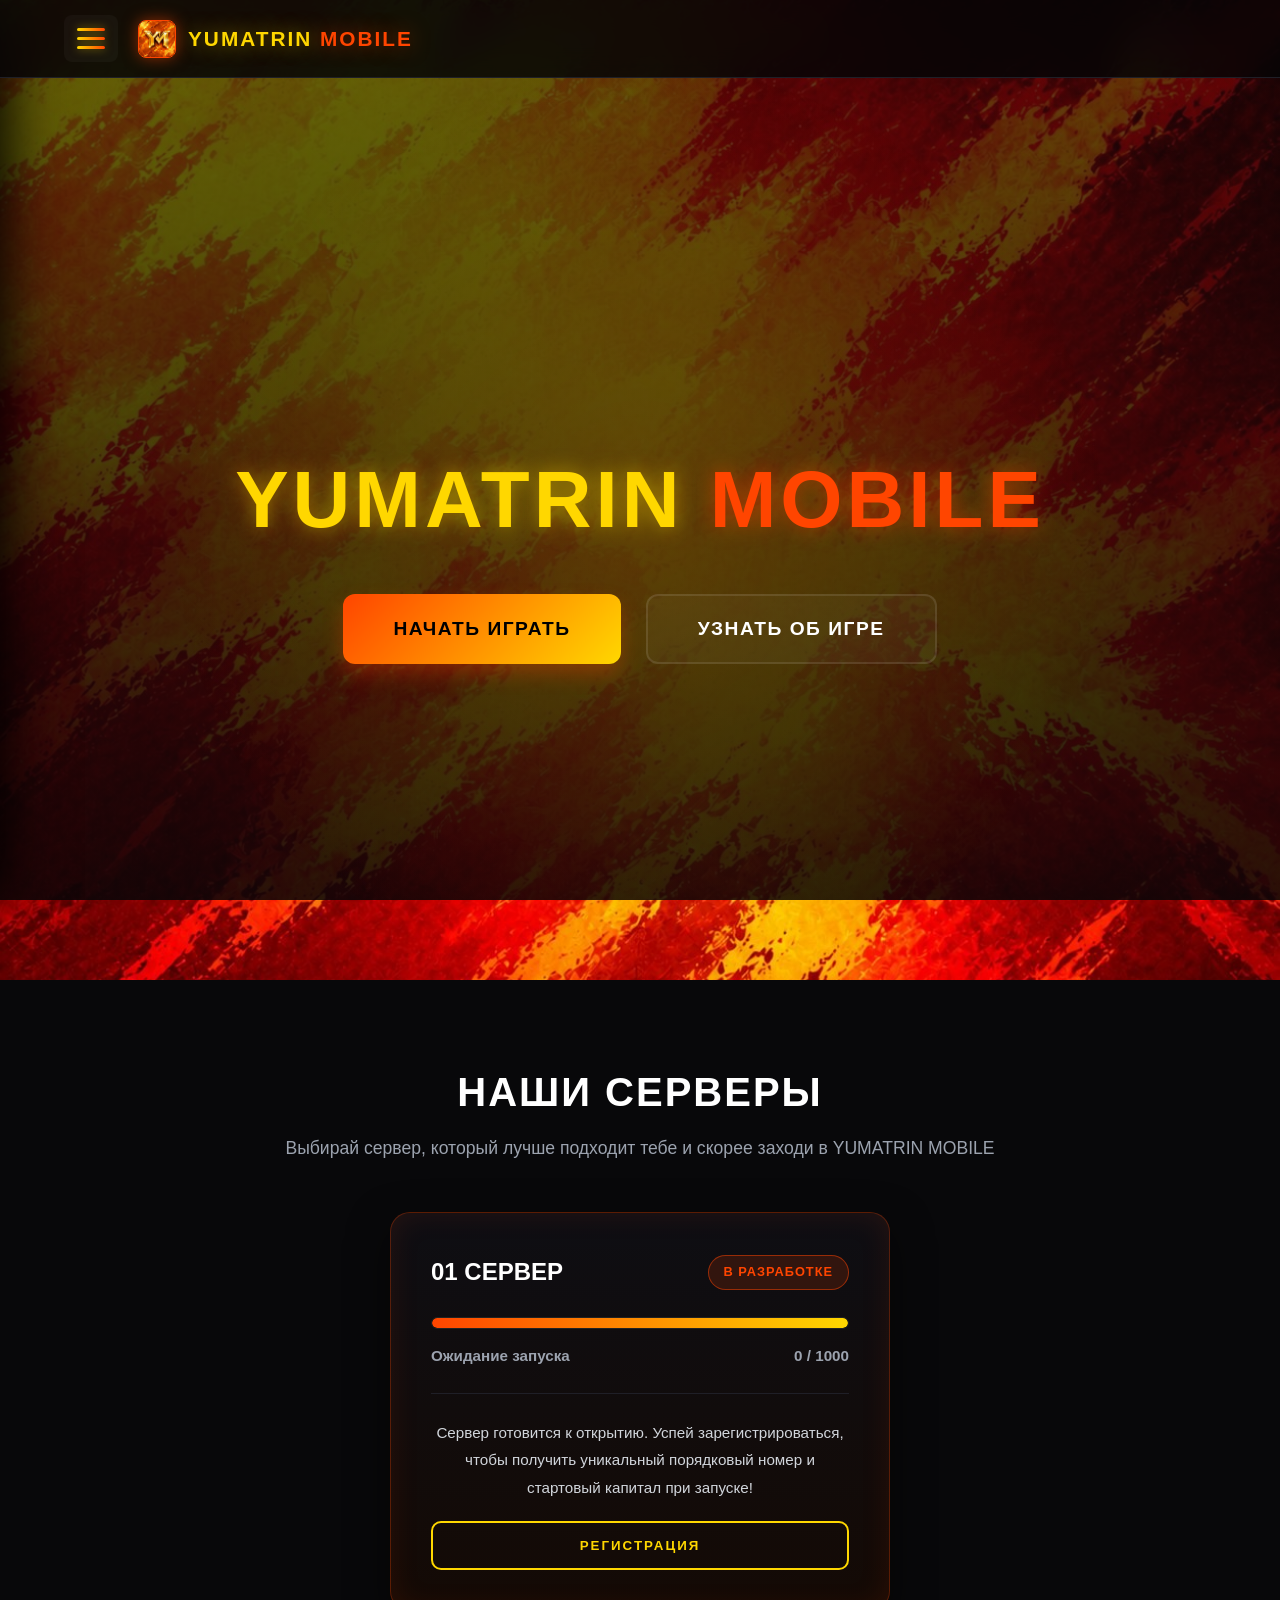
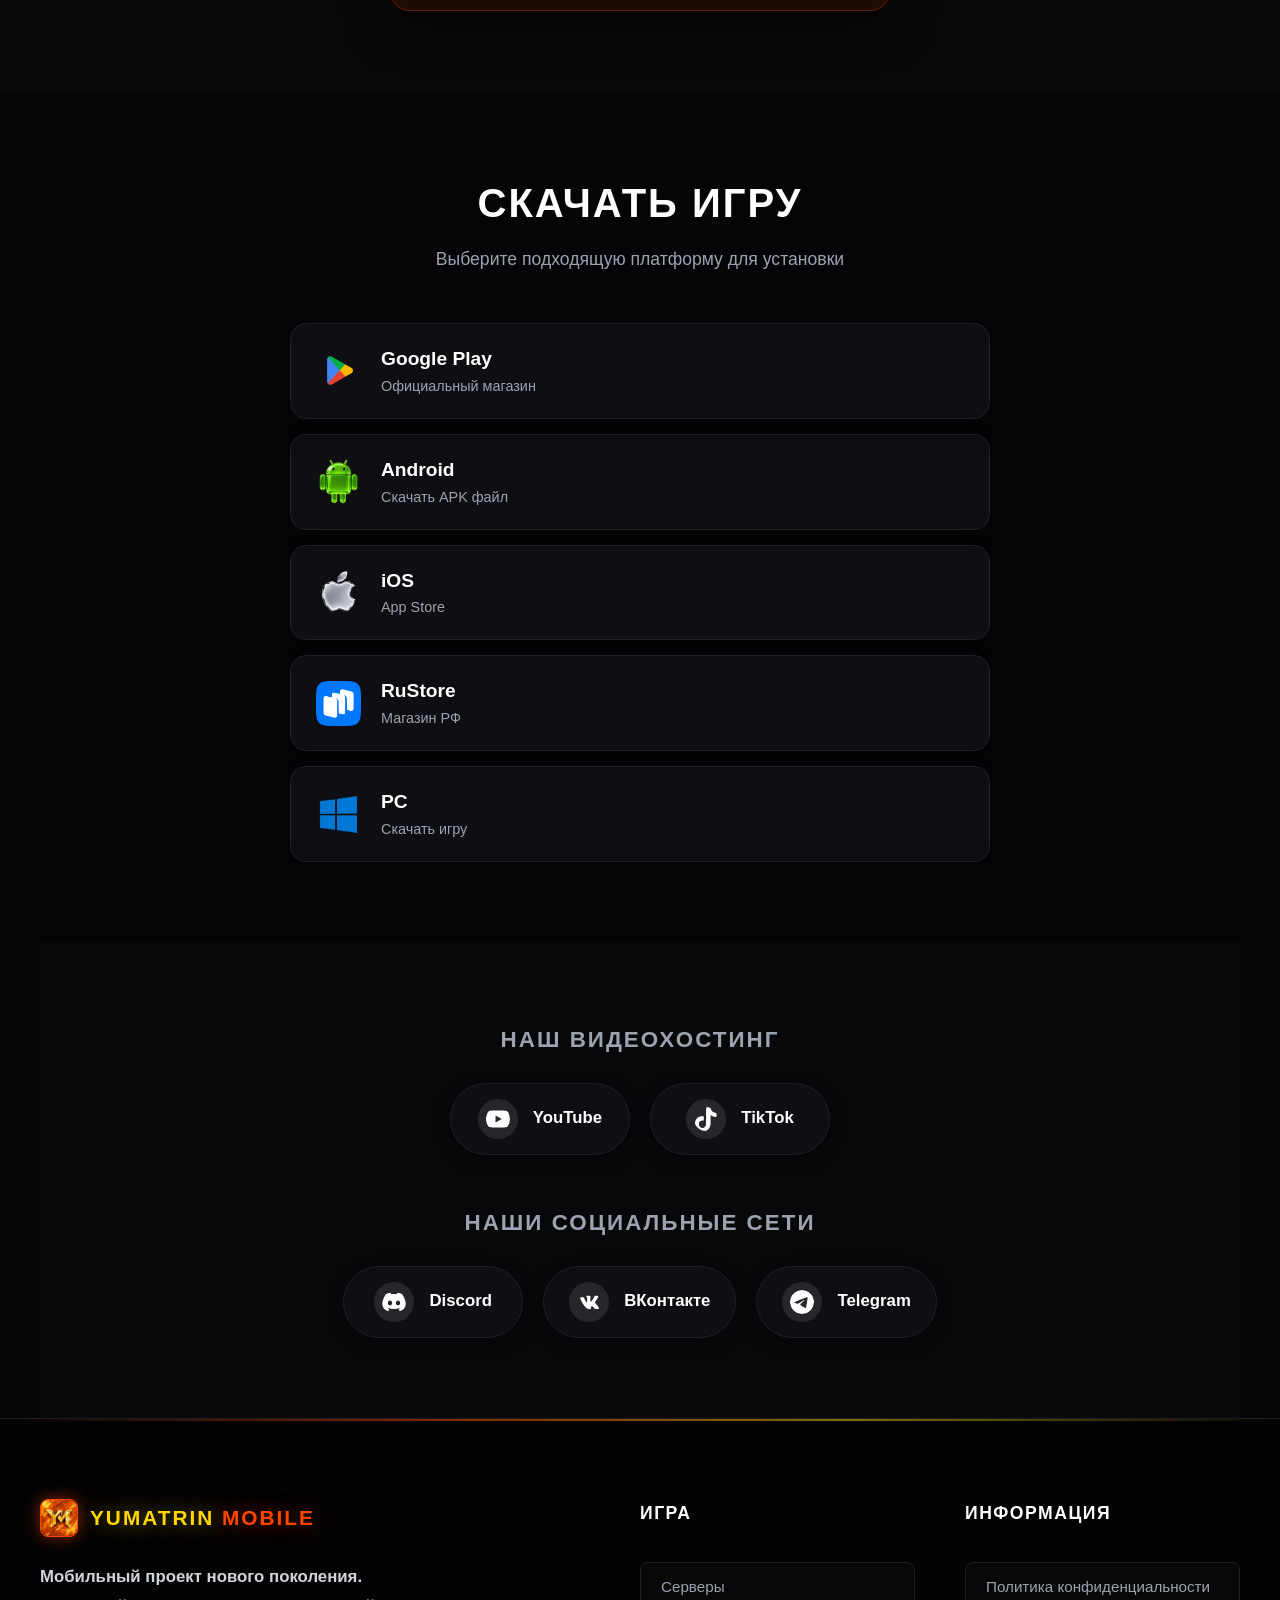
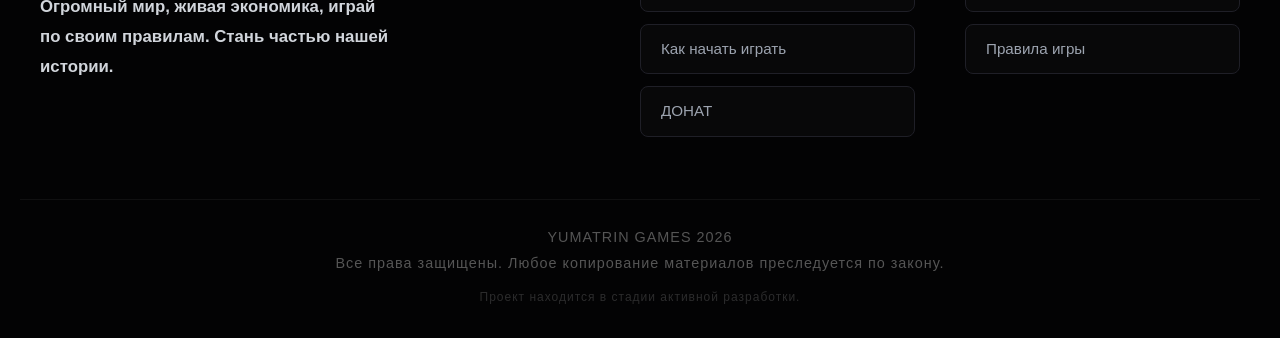
==== commit 7a667d3e: "Add files via upload" ====
--- a/index.html
+++ b/index.html
@@ -6,7 +6,11 @@
     <title>YUMATRIN MOBILE</title>
     <link rel="stylesheet" href="style.css">
 </head>
-<body style="padding-top: 80px;"><div id="effects-container"></div><header>
+<body style="padding-top: 80px;">
+
+<div id="effects-container"></div>
+
+<header>
     <div class="header-left">
         <div class="burger-menu" onclick="toggleMenu()">
             <span></span><span></span><span></span>
@@ -65,6 +69,7 @@
                 <div class="download-desc">Официальный магазин</div>
             </div>
         </div>
+        
         <div class="download-row" onclick="openDownloadModal('android', 'Android (APK)')">
             <img src="IMAGE/Android.png" alt="Android">
             <div class="download-info">
@@ -72,6 +77,7 @@
                 <div class="download-desc">Скачать APK файл</div>
             </div>
         </div>
+        
         <div class="download-row" onclick="openDownloadModal('ios', 'iOS')">
             <img src="IMAGE/IPHONE.png" alt="iOS">
             <div class="download-info">
@@ -79,6 +85,7 @@
                 <div class="download-desc">App Store</div>
             </div>
         </div>
+        
         <div class="download-row" onclick="openDownloadModal('rustore', 'RuStore')">
             <img src="IMAGE/RuStore.png" alt="RuStore">
             <div class="download-info">
@@ -86,6 +93,7 @@
                 <div class="download-desc">Магазин РФ</div>
             </div>
         </div>
+        
         <div class="download-row" onclick="openDownloadModal('pc', 'PC (Windows)')">
             <img src="IMAGE/WIN.png" alt="PC">
             <div class="download-info">
@@ -110,10 +118,11 @@
             </a>
         </div>
     </div>
+    
     <div class="social-group">
         <h3>Наши социальные сети</h3>
         <div class="social-grid">
-            <a href="https://discord.gg/HVjps9DYmQ" target="_blank" rel="noopener noreferrer" class="social-card ds">
+            <a href="https://discord.gg/tP3HyQWBTF" target="_blank" rel="noopener noreferrer" class="social-card ds">
                 <svg viewBox="0 0 24 24"><path d="M20.317 4.3698a19.7913 19.7913 0 00-4.8851-1.5152.0741.0741 0 00-.0785.0371c-.211.3753-.4447.8648-.6083 1.2495-1.8447-.2762-3.68-.2762-5.4868 0-.1636-.3933-.4058-.8742-.6177-1.2495a.077.077 0 00-.0785-.037 19.7363 19.7363 0 00-4.8852 1.515.0699.0699 0 00-.0321.0277C.5334 9.0458-.319 13.5799.0992 18.0578a.0824.0824 0 00.0312.0561c2.0528 1.5076 4.0413 2.4228 5.9929 3.0294a.0777.0777 0 00.0842-.0276c.4616-.6304.8731-1.2952 1.226-1.9942a.076.076 0 00-.0416-.1057c-.6528-.2476-1.2743-.5495-1.8722-.8923a.077.077 0 01-.0076-.1277c.1258-.0943.2517-.1923.3718-.2914a.0743.0743 0 01.0776-.0105c3.9278 1.7933 8.18 1.7933 12.0614 0a.0739.0739 0 01.0785.0095c.1202.099.246.1981.3728.2924a.077.077 0 01-.0066.1276 12.2986 12.2986 0 01-1.873.8914.0766.0766 0 00-.0407.1067c.3604.698.7719 1.3628 1.225 1.9932a.076.076 0 00.0842.0286c1.961-.6067 3.9495-1.5219 6.0023-3.0294a.077.077 0 00.0313-.0552c.5004-5.177-.8382-9.6739-3.5485-13.6604a.061.061 0 00-.0312-.0286zM8.02 15.3312c-1.1825 0-2.1569-1.0857-2.1569-2.419 0-1.3332.9555-2.4189 2.157-2.4189 1.2108 0 2.1757 1.0952 2.1568 2.419 0 1.3332-.9555 2.4189-2.1569 2.4189zm7.9748 0c-1.1825 0-2.1569-1.0857-2.1569-2.419 0-1.3332.9554-2.4189 2.1569-2.4189 1.2108 0 2.1757 1.0952 2.1568 2.419 0 1.3332-.946 2.4189-2.1568 2.4189z"/></svg>
                 Discord
             </a>
@@ -151,41 +160,61 @@
         </div>
     </div>
     <div class="copyright">
-        <p>&copy; 2026 YUMATRIN MOBILE. Все права защищены.<br>Проект находится в стадии активной разработки.</p>
+        <div class="footer-watermark">YUMATRIN GAMES 2026</div>
+        <p>Все права защищены. Любое копирование материалов преследуется по закону.</p>
+        <p style="margin-top: 10px; font-size: 0.75rem; opacity: 0.5;">Проект находится в стадии активной разработки.</p>
     </div>
 </footer>
 
 <div class="donate-page" id="donatePage">
-<div class="donate-hero">
-    <div class="donate-badge-top">⚡ Мгновенное пополнение</div>
-    <p>Выберите способ пополнения</p>
-</div>
-<div class="donate-choice-grid">
-    <div class="donate-choice-card" onclick="showDonateStub();">
-        <div class="choice-img-wrapper"><img src="IMAGE/bank.png" alt="Любое количество"></div>
-        <h3>Любое количество</h3><p>Введи сумму самостоятельно</p><span class="hover-emoji">💳</span>
-    </div>
-    <div class="donate-choice-card" onclick="showDonateStub();">
-        <div class="choice-img-wrapper"><img src="IMAGE/package.png" alt="Купить набор"></div>
-        <h3>Купить набор</h3><p>Выбери готовый пакет YM</p><span class="hover-emoji">💎</span>
-    </div>
-</div>
-<div class="donate-back-bottom">
-    <button class="btn-close-page" onclick="closeDonatePage()">← Вернуться на сайт</button>
-</div>
+    <div class="donate-hero">
+        <div class="donate-badge-top">⚡ Мгновенное пополнение</div>
+        <p>Выберите способ пополнения</p>
+    </div>
+    <div class="donate-choice-grid">
+        <div class="donate-choice-card" onclick="showDonateStub();">
+            <div class="choice-img-wrapper"><img src="IMAGE/bank.png" alt="Любое количество"></div>
+            <h3>Любое количество</h3><p>Введи сумму самостоятельно</p><span class="hover-emoji">💳</span>
+        </div>
+        <div class="donate-choice-card" onclick="showDonateStub();">
+            <div class="choice-img-wrapper"><img src="IMAGE/package.png" alt="Купить набор"></div>
+            <h3>Купить набор</h3><p>Выбери готовый пакет YM</p><span class="hover-emoji">💎</span>
+        </div>
+    </div>
+    <div class="donate-back-bottom">
+        <button class="btn-close-page" onclick="closeDonatePage()">← Вернуться на сайт</button>
+    </div>
 </div>
 
 <div class="modal-overlay" id="checkoutModal">
     <div class="modal-content">
         <span class="close-btn" onclick="closeModal('checkoutModal')">&times;</span>
-        <div style="text-align: center; margin-bottom: 25px;"><div style="font-size: 0.9rem; color: var(--gold); text-transform: uppercase; letter-spacing: 2px; font-weight: bold; margin-bottom: 5px;">Оформление заказа</div><h3 style="font-size: 2.2rem; margin-bottom: 0; color: var(--gold); text-shadow: 0 0 15px rgba(255,215,0,0.3);" id="checkoutAmount">1000 YM</h3></div>
+        <div style="text-align: center; margin-bottom: 25px;">
+            <div style="font-size: 0.9rem; color: var(--gold); text-transform: uppercase; letter-spacing: 2px; font-weight: bold; margin-bottom: 5px;">Оформление заказа</div>
+            <h3 style="font-size: 2.2rem; margin-bottom: 0; color: var(--gold); text-shadow: 0 0 15px rgba(255,215,0,0.3);" id="checkoutAmount">1000 YM</h3>
+        </div>
         <div class="checkout-form">
-            <label class="checkout-label">Выберите сервер</label><select class="checkout-input"><option>01 СЕРВЕР (В разработке)</option></select>
-            <label class="checkout-label">Введите никнейм</label><input type="text" class="checkout-input" placeholder="Neon_Player" required>
-            <label class="checkout-label">Электронная почта</label><input type="email" class="checkout-input" placeholder="yourmail@mail.ru" required>
+            <label class="checkout-label">Выберите сервер</label>
+            <select class="checkout-input">
+                <option>01 СЕРВЕР (В разработке)</option>
+            </select>
+            
+            <label class="checkout-label">Введите никнейм</label>
+            <input type="text" class="checkout-input" placeholder="Neon_Player" required>
+            
+            <label class="checkout-label">Электронная почта</label>
+            <input type="email" class="checkout-input" placeholder="yourmail@mail.ru" required>
+            
             <input type="text" id="hp_field" name="hp_field" style="display:none !important" tabindex="-1" autocomplete="off">
-            <label class="checkout-checkbox" style="margin-top: 15px;"><input type="checkbox" id="agreeCheckbox" onchange="togglePayBtn()"><span>Я согласен с <a href="policy.html">договором оферты</a> и <a href="policy.html">политикой конфиденциальности</a></span></label>
-            <button class="modal-btn" id="payBtn" style="opacity: 0.5; pointer-events: none;" onclick="processPayment()">Оплатить <span id="checkoutPrice">300 ₽</span></button>
+            
+            <label class="checkout-checkbox" style="margin-top: 15px;">
+                <input type="checkbox" id="agreeCheckbox" onchange="togglePayBtn()">
+                <span>Я согласен с <a href="policy.html">договором оферты</a> и <a href="policy.html">политикой конфиденциальности</a></span>
+            </label>
+            
+            <button class="modal-btn" id="payBtn" style="opacity: 0.5; pointer-events: none;" onclick="processPayment()">
+                Оплатить <span id="checkoutPrice">300 ₽</span>
+            </button>
         </div>
     </div>
 </div>
@@ -195,12 +224,33 @@
         <span class="close-btn" onclick="closeModal('registerModal')">&times;</span>
         <h3 style="font-size: 1.8rem; margin-bottom: 20px;">Регистрация</h3>
         <div class="checkout-form">
-            <label class="checkout-label">Введи игровой ник</label><input type="text" class="checkout-input" placeholder="Ник (Имя_Фамилия)" required>
-            <label class="checkout-label">Укажи почту</label><input type="email" class="checkout-input" placeholder="E-mail" required>
-            <label class="checkout-label">Укажи сервер</label><select class="checkout-input"><option>01 СЕРВЕР (В разработке)</option></select>
-            <label class="checkout-label">Придумай пароль</label><input type="password" class="checkout-input" placeholder="Введите пароль" required>
-            <label class="checkout-label">Повтори пароль</label><input type="password" class="checkout-input" placeholder="Введите пароль" required>
-            <div class="fake-captcha"><div class="fake-captcha-left"><input type="checkbox" required><span>Я не робот</span></div><div class="fake-captcha-right"><strong>reCAPTCHA</strong>Privacy - Terms</div></div>
+            <label class="checkout-label">Введи игровой ник</label>
+            <input type="text" class="checkout-input" placeholder="Ник (Имя_Фамилия)" required>
+            
+            <label class="checkout-label">Укажи почту</label>
+            <input type="email" class="checkout-input" placeholder="E-mail" required>
+            
+            <label class="checkout-label">Укажи сервер</label>
+            <select class="checkout-input">
+                <option>01 СЕРВЕР (В разработке)</option>
+            </select>
+            
+            <label class="checkout-label">Придумай пароль</label>
+            <input type="password" class="checkout-input" placeholder="Введите пароль" required>
+            
+            <label class="checkout-label">Повтори пароль</label>
+            <input type="password" class="checkout-input" placeholder="Введите пароль" required>
+            
+            <div class="fake-captcha">
+                <div class="fake-captcha-left">
+                    <input type="checkbox" required>
+                    <span>Я не робот</span>
+                </div>
+                <div class="fake-captcha-right">
+                    <strong>reCAPTCHA</strong>Privacy - Terms
+                </div>
+            </div>
+            
             <button class="modal-btn" onclick="showRegisterStub()">Зарегистрироваться</button>
         </div>
     </div>
@@ -215,5 +265,6 @@
     </div>
 </div>
 
-<script src="script.js"></script></body>
+<script src="script.js"></script>
+</body>
 </html>
--- a/style.css
+++ b/style.css
@@ -129,7 +129,6 @@
 .footer-col a { display: block; color: var(--text-muted); text-decoration: none; font-size: 0.95rem; padding: 12px 20px; margin-bottom: 12px; border-radius: 8px; border: 1px solid var(--border); transition: all 0.4s ease; cursor: pointer; background: rgba(255,255,255,0.02); position: relative; overflow: hidden; }
 .footer-col a:hover { color: #000; background: var(--gold); border-color: var(--gold); box-shadow: 0 5px 15px rgba(255,215,0,0.4); transform: translateX(10px); }
 
-/* НОВАЯ ВОДЯНКА (КАК НА СКРИНЕ 4) */
 .copyright { text-align: center; color: #555; font-size: 0.9rem; padding-top: 25px; border-top: 1px solid rgba(255, 255, 255, 0.05); letter-spacing: 1px; margin-top: 40px; line-height: 1.8; }
 
 /* =========================================
@@ -334,7 +333,7 @@
 .world-content[id="tab-crime"] .world-info-card:nth-child(4) .card-icon { background: rgba(92, 107, 192, 0.1); color: #5c6bc0; }
 
 /* =========================================
-   СТРАНИЦЫ "ПРАВИЛА" И "ПОЛИТИКА" (С ФОНОМ!)
+   СТРАНИЦЫ "ПРАВИЛА" И "ПОЛИТИКА"
    ========================================= */
 .policy-page { 
     min-height: 100vh; 
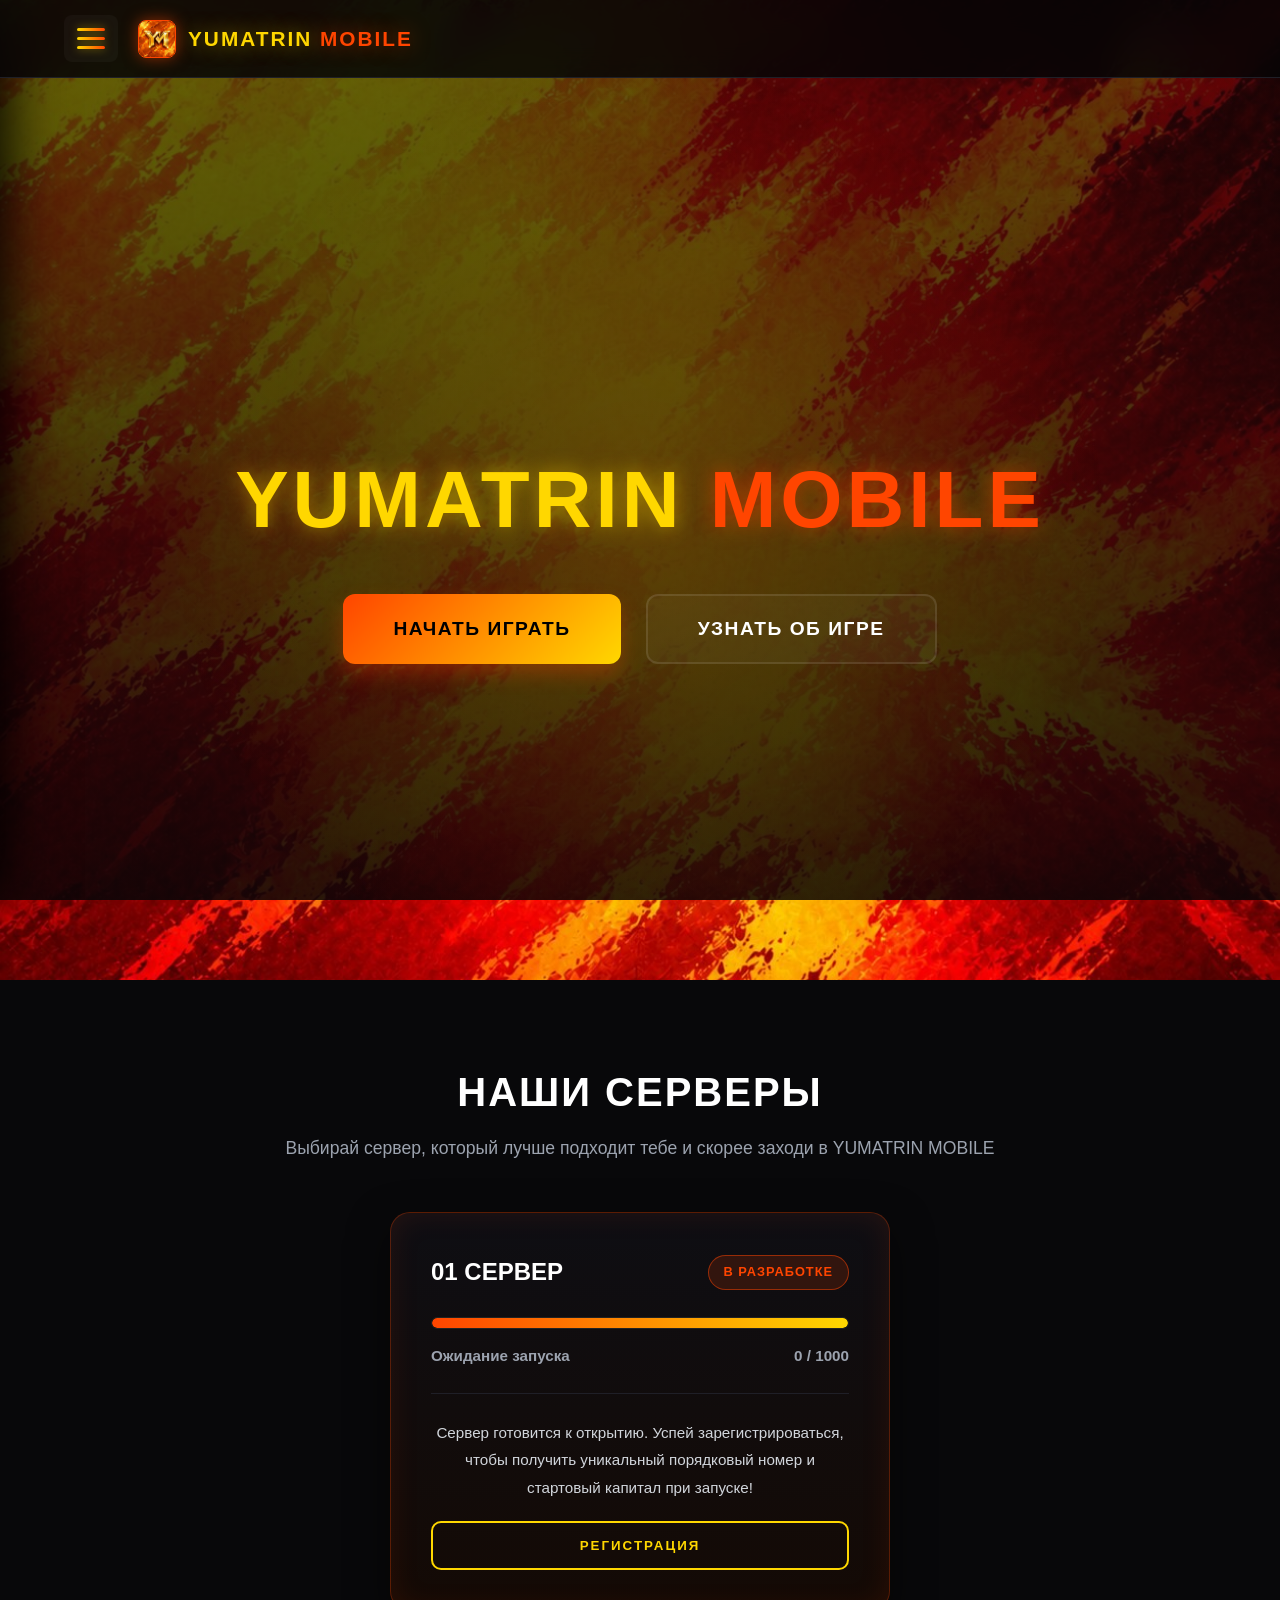
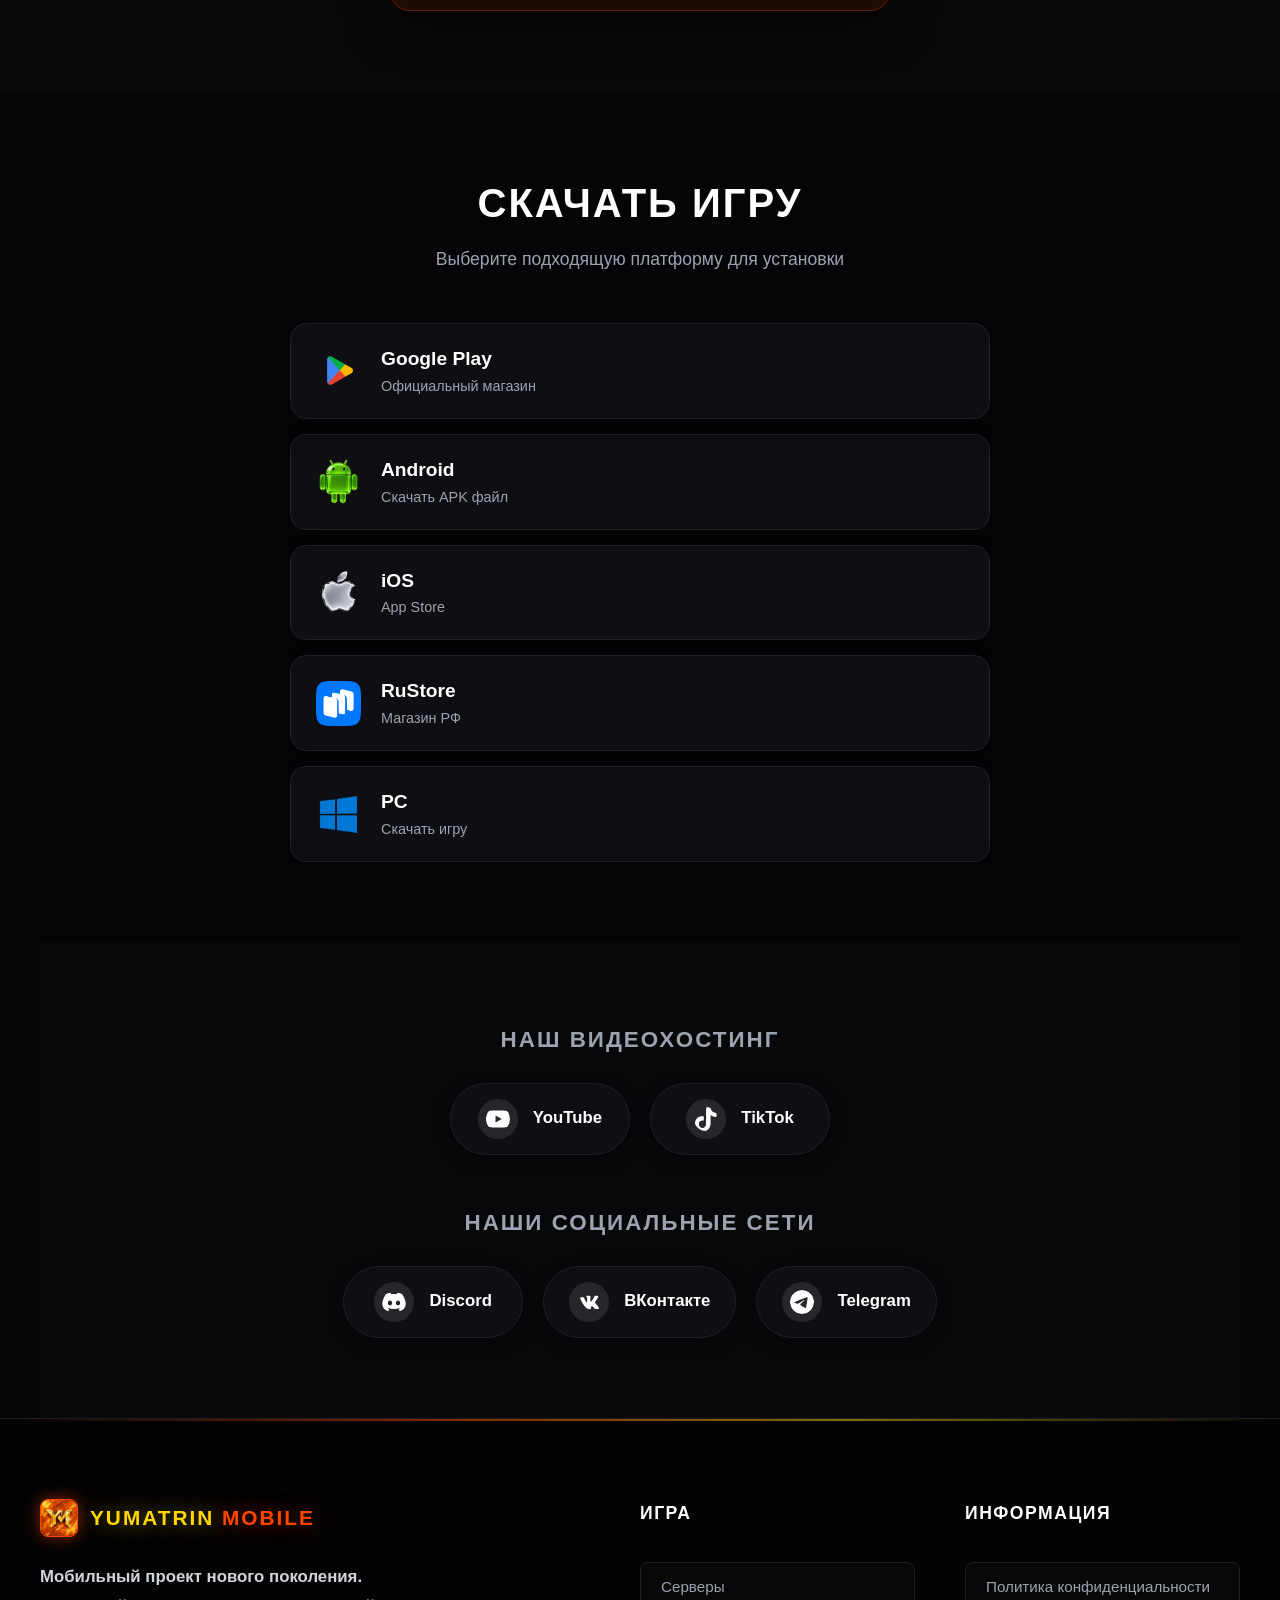
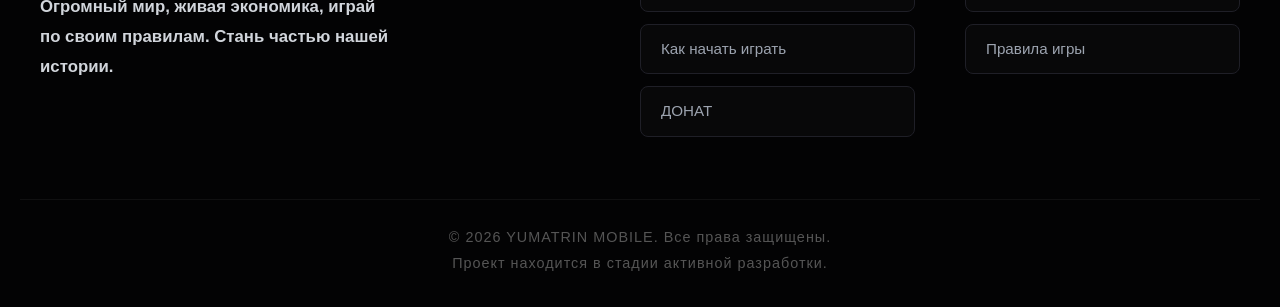
==== commit c506a978: "Add files via upload" ====
--- a/index.html
+++ b/index.html
@@ -6,11 +6,7 @@
     <title>YUMATRIN MOBILE</title>
     <link rel="stylesheet" href="style.css">
 </head>
-<body style="padding-top: 80px;">
-
-<div id="effects-container"></div>
-
-<header>
+<body style="padding-top: 80px;"><div id="effects-container"></div><header>
     <div class="header-left">
         <div class="burger-menu" onclick="toggleMenu()">
             <span></span><span></span><span></span>
@@ -31,6 +27,7 @@
     </a>
     <a href="#socials" onclick="toggleMenu()">Соцсети</a>
     <a onclick="scrollToServersAndRegister(); toggleMenu();">Регистрация</a>
+    <a href="rules.html" onclick="toggleMenu()">Правила проекта</a>
 </div>
 
 <section class="hero">
@@ -62,39 +59,35 @@
     <p class="section-subtitle">Выберите подходящую платформу для установки</p>
 
     <div class="download-list-grid">
-        <div class="download-row" onclick="openDownloadModal('google-play', 'Google Play')">
+        <div class="download-row" onclick="scrollToDownloadAndOpen('google-play', 'Google Play')">
             <img src="IMAGE/Google.Play.png" alt="Google Play">
             <div class="download-info">
                 <div class="download-name">Google Play</div>
                 <div class="download-desc">Официальный магазин</div>
             </div>
         </div>
-        
-        <div class="download-row" onclick="openDownloadModal('android', 'Android (APK)')">
+        <div class="download-row" onclick="scrollToDownloadAndOpen('android', 'Android (APK)')">
             <img src="IMAGE/Android.png" alt="Android">
             <div class="download-info">
                 <div class="download-name">Android</div>
                 <div class="download-desc">Скачать APK файл</div>
             </div>
         </div>
-        
-        <div class="download-row" onclick="openDownloadModal('ios', 'iOS')">
+        <div class="download-row" onclick="scrollToDownloadAndOpen('ios', 'iOS')">
             <img src="IMAGE/IPHONE.png" alt="iOS">
             <div class="download-info">
                 <div class="download-name">iOS</div>
                 <div class="download-desc">App Store</div>
             </div>
         </div>
-        
-        <div class="download-row" onclick="openDownloadModal('rustore', 'RuStore')">
+        <div class="download-row" onclick="scrollToDownloadAndOpen('rustore', 'RuStore')">
             <img src="IMAGE/RuStore.png" alt="RuStore">
             <div class="download-info">
                 <div class="download-name">RuStore</div>
                 <div class="download-desc">Магазин РФ</div>
             </div>
         </div>
-        
-        <div class="download-row" onclick="openDownloadModal('pc', 'PC (Windows)')">
+        <div class="download-row" onclick="scrollToDownloadAndOpen('pc', 'PC (Windows)')">
             <img src="IMAGE/WIN.png" alt="PC">
             <div class="download-info">
                 <div class="download-name">PC</div>
@@ -108,7 +101,7 @@
     <div class="social-group" style="margin-bottom: 50px;">
         <h3>Наш видеохостинг</h3>
         <div class="social-grid">
-            <a href="#" class="social-card yt" onclick="openDownloadModal('youtube', 'YouTube канал'); return false;">
+            <a href="#" class="social-card yt" onclick="scrollToDownloadAndOpen('youtube', 'YouTube канал'); return false;">
                 <svg viewBox="0 0 24 24"><path d="M23.498 6.186a3.016 3.016 0 0 0-2.122-2.136C19.505 3.545 12 3.545 12 3.545s-7.505 0-9.377.505A3.017 3.017 0 0 0 .502 6.186C0 8.07 0 12 0 12s0 3.93.502 5.814a3.016 3.016 0 0 0 2.122 2.136c1.871.505 9.376.505 9.376.505s7.505 0 9.377-.505a3.015 3.015 0 0 0 2.122-2.136C24 15.93 24 12 24 12s0-3.93-.502-5.814zM9.545 15.568V8.432L15.818 12l-6.273 3.568z"/></svg>
                 YouTube
             </a>
@@ -118,11 +111,10 @@
             </a>
         </div>
     </div>
-    
     <div class="social-group">
         <h3>Наши социальные сети</h3>
         <div class="social-grid">
-            <a href="https://discord.gg/tP3HyQWBTF" target="_blank" rel="noopener noreferrer" class="social-card ds">
+            <a href="https://discord.gg/HVjps9DYmQ" target="_blank" rel="noopener noreferrer" class="social-card ds">
                 <svg viewBox="0 0 24 24"><path d="M20.317 4.3698a19.7913 19.7913 0 00-4.8851-1.5152.0741.0741 0 00-.0785.0371c-.211.3753-.4447.8648-.6083 1.2495-1.8447-.2762-3.68-.2762-5.4868 0-.1636-.3933-.4058-.8742-.6177-1.2495a.077.077 0 00-.0785-.037 19.7363 19.7363 0 00-4.8852 1.515.0699.0699 0 00-.0321.0277C.5334 9.0458-.319 13.5799.0992 18.0578a.0824.0824 0 00.0312.0561c2.0528 1.5076 4.0413 2.4228 5.9929 3.0294a.0777.0777 0 00.0842-.0276c.4616-.6304.8731-1.2952 1.226-1.9942a.076.076 0 00-.0416-.1057c-.6528-.2476-1.2743-.5495-1.8722-.8923a.077.077 0 01-.0076-.1277c.1258-.0943.2517-.1923.3718-.2914a.0743.0743 0 01.0776-.0105c3.9278 1.7933 8.18 1.7933 12.0614 0a.0739.0739 0 01.0785.0095c.1202.099.246.1981.3728.2924a.077.077 0 01-.0066.1276 12.2986 12.2986 0 01-1.873.8914.0766.0766 0 00-.0407.1067c.3604.698.7719 1.3628 1.225 1.9932a.076.076 0 00.0842.0286c1.961-.6067 3.9495-1.5219 6.0023-3.0294a.077.077 0 00.0313-.0552c.5004-5.177-.8382-9.6739-3.5485-13.6604a.061.061 0 00-.0312-.0286zM8.02 15.3312c-1.1825 0-2.1569-1.0857-2.1569-2.419 0-1.3332.9555-2.4189 2.157-2.4189 1.2108 0 2.1757 1.0952 2.1568 2.419 0 1.3332-.9555 2.4189-2.1569 2.4189zm7.9748 0c-1.1825 0-2.1569-1.0857-2.1569-2.419 0-1.3332.9554-2.4189 2.1569-2.4189 1.2108 0 2.1757 1.0952 2.1568 2.419 0 1.3332-.946 2.4189-2.1568 2.4189z"/></svg>
                 Discord
             </a>
@@ -160,61 +152,41 @@
         </div>
     </div>
     <div class="copyright">
-        <div class="footer-watermark">YUMATRIN GAMES 2026</div>
-        <p>Все права защищены. Любое копирование материалов преследуется по закону.</p>
-        <p style="margin-top: 10px; font-size: 0.75rem; opacity: 0.5;">Проект находится в стадии активной разработки.</p>
+        <p>&copy; 2026 YUMATRIN MOBILE. Все права защищены.<br>Проект находится в стадии активной разработки.</p>
     </div>
 </footer>
 
 <div class="donate-page" id="donatePage">
-    <div class="donate-hero">
-        <div class="donate-badge-top">⚡ Мгновенное пополнение</div>
-        <p>Выберите способ пополнения</p>
-    </div>
-    <div class="donate-choice-grid">
-        <div class="donate-choice-card" onclick="showDonateStub();">
-            <div class="choice-img-wrapper"><img src="IMAGE/bank.png" alt="Любое количество"></div>
-            <h3>Любое количество</h3><p>Введи сумму самостоятельно</p><span class="hover-emoji">💳</span>
-        </div>
-        <div class="donate-choice-card" onclick="showDonateStub();">
-            <div class="choice-img-wrapper"><img src="IMAGE/package.png" alt="Купить набор"></div>
-            <h3>Купить набор</h3><p>Выбери готовый пакет YM</p><span class="hover-emoji">💎</span>
-        </div>
-    </div>
-    <div class="donate-back-bottom">
-        <button class="btn-close-page" onclick="closeDonatePage()">← Вернуться на сайт</button>
-    </div>
+<div class="donate-hero">
+    <div class="donate-badge-top">⚡ Мгновенное пополнение</div>
+    <p>Выберите способ пополнения</p>
+</div>
+<div class="donate-choice-grid">
+    <div class="donate-choice-card" onclick="showDonateStub();">
+        <div class="choice-img-wrapper"><img src="IMAGE/bank.png" alt="Любое количество"></div>
+        <h3>Любое количество</h3><p>Введи сумму самостоятельно</p><span class="hover-emoji">💳</span>
+    </div>
+    <div class="donate-choice-card" onclick="showDonateStub();">
+        <div class="choice-img-wrapper"><img src="IMAGE/package.png" alt="Купить набор"></div>
+        <h3>Купить набор</h3><p>Выбери готовый пакет YM</p><span class="hover-emoji">💎</span>
+    </div>
+</div>
+<div class="donate-back-bottom">
+    <button class="btn-close-page" onclick="closeDonatePage()">← Вернуться на сайт</button>
+</div>
 </div>
 
 <div class="modal-overlay" id="checkoutModal">
     <div class="modal-content">
         <span class="close-btn" onclick="closeModal('checkoutModal')">&times;</span>
-        <div style="text-align: center; margin-bottom: 25px;">
-            <div style="font-size: 0.9rem; color: var(--gold); text-transform: uppercase; letter-spacing: 2px; font-weight: bold; margin-bottom: 5px;">Оформление заказа</div>
-            <h3 style="font-size: 2.2rem; margin-bottom: 0; color: var(--gold); text-shadow: 0 0 15px rgba(255,215,0,0.3);" id="checkoutAmount">1000 YM</h3>
-        </div>
+        <div style="text-align: center; margin-bottom: 25px;"><div style="font-size: 0.9rem; color: var(--gold); text-transform: uppercase; letter-spacing: 2px; font-weight: bold; margin-bottom: 5px;">Оформление заказа</div><h3 style="font-size: 2.2rem; margin-bottom: 0; color: var(--gold); text-shadow: 0 0 15px rgba(255,215,0,0.3);" id="checkoutAmount">1000 YM</h3></div>
         <div class="checkout-form">
-            <label class="checkout-label">Выберите сервер</label>
-            <select class="checkout-input">
-                <option>01 СЕРВЕР (В разработке)</option>
-            </select>
-            
-            <label class="checkout-label">Введите никнейм</label>
-            <input type="text" class="checkout-input" placeholder="Neon_Player" required>
-            
-            <label class="checkout-label">Электронная почта</label>
-            <input type="email" class="checkout-input" placeholder="yourmail@mail.ru" required>
-            
+            <label class="checkout-label">Выберите сервер</label><select class="checkout-input"><option>01 СЕРВЕР (В разработке)</option></select>
+            <label class="checkout-label">Введите никнейм</label><input type="text" class="checkout-input" placeholder="Neon_Player" required>
+            <label class="checkout-label">Электронная почта</label><input type="email" class="checkout-input" placeholder="yourmail@mail.ru" required>
             <input type="text" id="hp_field" name="hp_field" style="display:none !important" tabindex="-1" autocomplete="off">
-            
-            <label class="checkout-checkbox" style="margin-top: 15px;">
-                <input type="checkbox" id="agreeCheckbox" onchange="togglePayBtn()">
-                <span>Я согласен с <a href="policy.html">договором оферты</a> и <a href="policy.html">политикой конфиденциальности</a></span>
-            </label>
-            
-            <button class="modal-btn" id="payBtn" style="opacity: 0.5; pointer-events: none;" onclick="processPayment()">
-                Оплатить <span id="checkoutPrice">300 ₽</span>
-            </button>
+            <label class="checkout-checkbox" style="margin-top: 15px;"><input type="checkbox" id="agreeCheckbox" onchange="togglePayBtn()"><span>Я согласен с <a href="policy.html">договором оферты</a> и <a href="policy.html">политикой конфиденциальности</a></span></label>
+            <button class="modal-btn" id="payBtn" style="opacity: 0.5; pointer-events: none;" onclick="processPayment()">Оплатить <span id="checkoutPrice">300 ₽</span></button>
         </div>
     </div>
 </div>
@@ -224,33 +196,12 @@
         <span class="close-btn" onclick="closeModal('registerModal')">&times;</span>
         <h3 style="font-size: 1.8rem; margin-bottom: 20px;">Регистрация</h3>
         <div class="checkout-form">
-            <label class="checkout-label">Введи игровой ник</label>
-            <input type="text" class="checkout-input" placeholder="Ник (Имя_Фамилия)" required>
-            
-            <label class="checkout-label">Укажи почту</label>
-            <input type="email" class="checkout-input" placeholder="E-mail" required>
-            
-            <label class="checkout-label">Укажи сервер</label>
-            <select class="checkout-input">
-                <option>01 СЕРВЕР (В разработке)</option>
-            </select>
-            
-            <label class="checkout-label">Придумай пароль</label>
-            <input type="password" class="checkout-input" placeholder="Введите пароль" required>
-            
-            <label class="checkout-label">Повтори пароль</label>
-            <input type="password" class="checkout-input" placeholder="Введите пароль" required>
-            
-            <div class="fake-captcha">
-                <div class="fake-captcha-left">
-                    <input type="checkbox" required>
-                    <span>Я не робот</span>
-                </div>
-                <div class="fake-captcha-right">
-                    <strong>reCAPTCHA</strong>Privacy - Terms
-                </div>
-            </div>
-            
+            <label class="checkout-label">Введи игровой ник</label><input type="text" class="checkout-input" placeholder="Ник (Имя_Фамилия)" required>
+            <label class="checkout-label">Укажи почту</label><input type="email" class="checkout-input" placeholder="E-mail" required>
+            <label class="checkout-label">Укажи сервер</label><select class="checkout-input"><option>01 СЕРВЕР (В разработке)</option></select>
+            <label class="checkout-label">Придумай пароль</label><input type="password" class="checkout-input" placeholder="Введите пароль" required>
+            <label class="checkout-label">Повтори пароль</label><input type="password" class="checkout-input" placeholder="Введите пароль" required>
+            <div class="fake-captcha"><div class="fake-captcha-left"><input type="checkbox" required><span>Я не робот</span></div><div class="fake-captcha-right"><strong>reCAPTCHA</strong>Privacy - Terms</div></div>
             <button class="modal-btn" onclick="showRegisterStub()">Зарегистрироваться</button>
         </div>
     </div>
@@ -265,6 +216,5 @@
     </div>
 </div>
 
-<script src="script.js"></script>
-</body>
+<script src="script.js"></script></body>
 </html>
--- a/style.css
+++ b/style.css
@@ -87,7 +87,7 @@
 .btn-register:hover { background: var(--gold); color: #000; box-shadow: 0 0 30px rgba(255,215,0,0.6); transform: translateY(-2px) scale(1.02); }
 .btn-register:active { transform: translateY(2px) scale(0.98); }
 
-/* --- СКАЧИВАНИЕ (НОВЫЙ СПИСОК) --- */
+/* --- СКАЧИВАНИЕ --- */
 .download-section { padding: 80px 20px; background: var(--bg); }
 .download-list-grid { display: flex; flex-direction: column; gap: 15px; max-width: 700px; margin: 0 auto; }
 .download-row { display: flex; align-items: center; gap: 20px; background: var(--bg-card); border: 1px solid var(--border); border-radius: 16px; padding: 20px 25px; cursor: pointer; transition: all 0.3s ease; position: relative; overflow: hidden; box-shadow: 0 5px 15px rgba(0,0,0,0.3); }
@@ -276,76 +276,15 @@
 .stat-item span { color: #00e676; }
 .principles { display: block; font-size: 0.85rem; color: #9ca3af; font-style: italic; margin-top: 15px; border-top: 1px solid #1f1f27; padding-top: 10px; }
 .price-tag { display: inline-block; background: rgba(255, 215, 0, 0.1); color: var(--gold); padding: 5px 12px; border-radius: 6px; font-weight: bold; font-size: 0.9rem; margin-bottom: 15px; border: 1px solid rgba(255, 215, 0, 0.3); }
-
-/* Вкладка Бизнесы */
 .world-content[id="tab-biz"] ul { list-style: none; padding-left: 0; margin-top: 15px; }
 .world-content[id="tab-biz"] ul li { background: rgba(255, 255, 255, 0.05); padding: 10px 15px; border-radius: 8px; border: 1px solid #2a2a35; margin-bottom: 10px; font-size: 0.95rem; line-height: 1.5; display: flex; align-items: center; gap: 10px; }
 .world-content[id="tab-biz"] ul li::before { content: "⚡"; color: #00bcd4; font-size: 1.2rem; }
 .world-content[id="tab-biz"] ul li span.c-biz { color: #00bcd4; font-weight: bold; }
-
-/* Транспорт */
 .world-content[id="tab-transport"] .world-card-grid { display: grid; grid-template-columns: 1fr; gap: 20px; width: 100%; }
 .world-content[id="tab-transport"] .world-info-card { display: block !important; width: 100%; box-sizing: border-box; margin-bottom: 0; }
 
-/* Цвета карточек Госструктур */
-.world-content[id="tab-gov"] .world-info-card:nth-child(1) { border-top: 3px solid #ffd700; }
-.world-content[id="tab-gov"] .world-info-card:nth-child(1) .card-header h3 { color: #ffd700; }
-.world-content[id="tab-gov"] .world-info-card:nth-child(1) .card-icon { background: rgba(255, 215, 0, 0.1); color: #ffd700; }
-.world-content[id="tab-gov"] .world-info-card:nth-child(2) { border-top: 3px solid #b0bec5; }
-.world-content[id="tab-gov"] .world-info-card:nth-child(2) .card-header h3 { color: #b0bec5; }
-.world-content[id="tab-gov"] .world-info-card:nth-child(2) .card-icon { background: rgba(176, 190, 197, 0.1); color: #b0bec5; }
-.world-content[id="tab-gov"] .world-info-card:nth-child(3) { border-top: 3px solid #2979ff; }
-.world-content[id="tab-gov"] .world-info-card:nth-child(3) .card-header h3 { color: #2979ff; }
-.world-content[id="tab-gov"] .world-info-card:nth-child(3) .card-icon { background: rgba(41, 121, 255, 0.1); color: #2979ff; }
-.world-content[id="tab-gov"] .world-info-card:nth-child(4) { border-top: 3px solid #4caf50; }
-.world-content[id="tab-gov"] .world-info-card:nth-child(4) .card-header h3 { color: #4caf50; }
-.world-content[id="tab-gov"] .world-info-card:nth-child(4) .card-icon { background: rgba(76, 175, 80, 0.1); color: #4caf50; }
-.world-content[id="tab-gov"] .world-info-card:nth-child(5) { border-top: 3px solid #ff1744; }
-.world-content[id="tab-gov"] .world-info-card:nth-child(5) .card-header h3 { color: #ff1744; }
-.world-content[id="tab-gov"] .world-info-card:nth-child(5) .card-icon { background: rgba(255, 23, 68, 0.1); color: #ff1744; }
-.world-content[id="tab-gov"] .world-info-card:nth-child(6) { border-top: 3px solid #ff9100; }
-.world-content[id="tab-gov"] .world-info-card:nth-child(6) .card-header h3 { color: #ff9100; }
-.world-content[id="tab-gov"] .world-info-card:nth-child(6) .card-icon { background: rgba(255, 145, 0, 0.1); color: #ff9100; }
-
-/* Цвета карточек Выживания */
-.world-content[id="tab-survival"] .world-info-card:nth-child(1) { border-top: 3px solid #00e676; }
-.world-content[id="tab-survival"] .world-info-card:nth-child(1) .card-header h3 { color: #00e676; }
-.world-content[id="tab-survival"] .world-info-card:nth-child(1) .card-icon { background: rgba(0, 230, 118, 0.1); color: #00e676; }
-.world-content[id="tab-survival"] .world-info-card:nth-child(2) { border-top: 3px solid #00e676; }
-.world-content[id="tab-survival"] .world-info-card:nth-child(2) .card-header h3 { color: #00e676; }
-.world-content[id="tab-survival"] .world-info-card:nth-child(2) .card-icon { background: rgba(0, 230, 118, 0.1); color: #00e676; }
-.world-content[id="tab-survival"] .world-info-card:nth-child(3) { border-top: 3px solid #00e676; }
-.world-content[id="tab-survival"] .world-info-card:nth-child(3) .card-header h3 { color: #00e676; }
-.world-content[id="tab-survival"] .world-info-card:nth-child(3) .card-icon { background: rgba(0, 230, 118, 0.1); color: #00e676; }
-
-/* Цвета карточек Криминала */
-.world-content[id="tab-crime"] .world-info-card:nth-child(1) { border-top: 3px solid #f50057; }
-.world-content[id="tab-crime"] .world-info-card:nth-child(1) .card-header h3 { color: #f50057; }
-.world-content[id="tab-crime"] .world-info-card:nth-child(1) .card-icon { background: rgba(245, 0, 87, 0.1); color: #f50057; }
-.world-content[id="tab-crime"] .world-info-card:nth-child(2) { border-top: 3px solid #00e676; }
-.world-content[id="tab-crime"] .world-info-card:nth-child(2) .card-header h3 { color: #00e676; }
-.world-content[id="tab-crime"] .world-info-card:nth-child(2) .card-icon { background: rgba(0, 230, 118, 0.1); color: #00e676; }
-.world-content[id="tab-crime"] .world-info-card:nth-child(3) { border-top: 3px solid #00b0ff; }
-.world-content[id="tab-crime"] .world-info-card:nth-child(3) .card-header h3 { color: #00b0ff; }
-.world-content[id="tab-crime"] .world-info-card:nth-child(3) .card-icon { background: rgba(0, 176, 255, 0.1); color: #00b0ff; }
-.world-content[id="tab-crime"] .world-info-card:nth-child(4) { border-top: 3px solid #5c6bc0; }
-.world-content[id="tab-crime"] .world-info-card:nth-child(4) .card-header h3 { color: #5c6bc0; }
-.world-content[id="tab-crime"] .world-info-card:nth-child(4) .card-icon { background: rgba(92, 107, 192, 0.1); color: #5c6bc0; }
-
-/* =========================================
-   СТРАНИЦЫ "ПРАВИЛА" И "ПОЛИТИКА"
-   ========================================= */
-.policy-page { 
-    min-height: 100vh; 
-    padding: 40px 20px 100px 20px; 
-    display: flex; 
-    justify-content: center;
-    background-image: linear-gradient(rgba(5, 5, 7, 0.6), rgba(5, 5, 7, 0.85)), url('IMAGE/bg-main.jpg');
-    background-size: cover;
-    background-position: center;
-    background-attachment: fixed;
-    background-repeat: no-repeat;
-}
+/* --- СТРАНИЦЫ ПРАВИЛ И ПОЛИТИКИ --- */
+.policy-page { min-height: 100vh; padding: 40px 20px 100px 20px; display: flex; justify-content: center; background-image: linear-gradient(rgba(5, 5, 7, 0.6), rgba(5, 5, 7, 0.85)), url('IMAGE/bg-main.jpg'); background-size: cover; background-position: center; background-attachment: fixed; background-repeat: no-repeat; }
 .policy-container { width: 100%; max-width: 900px; }
 .policy-main-title { text-align: center; font-size: 2.5rem; font-weight: 800; margin-bottom: 10px; background: linear-gradient(90deg, #ffd700, #ff8c00, #ffd700); background-size: 200% auto; -webkit-background-clip: text; -webkit-text-fill-color: transparent; animation: shineGold 3s linear infinite; }
 @keyframes shineGold { to { background-position: 200% center; } }
@@ -375,27 +314,16 @@
 .rule-content b { color: #fff; }
 .punish { display: inline-block; background: rgba(255, 0, 85, 0.1); color: #ff4d6d; font-size: 0.85rem; font-weight: bold; padding: 2px 8px; border-radius: 5px; margin-left: 5px; border: 1px solid rgba(255, 0, 85, 0.2); }
 
-/* =========================================
-   АНИМАЦИИ
-   ========================================= */
+/* --- АНИМАЦИИ И АДАПТИВ --- */
 @keyframes fadeInDown { from { opacity: 0; transform: translateY(-20px); } to { opacity: 1; transform: translateY(0); } }
 @keyframes fadeInUp { from { opacity: 0; transform: translateY(20px); } to { opacity: 1; transform: translateY(0); } }
 @keyframes fadeInTab { from { opacity: 0; transform: translateY(15px); } to { opacity: 1; transform: translateY(0); } }
 @keyframes pulseBadge { 0% { transform: scale(1); } 50% { transform: scale(1.05); } 100% { transform: scale(1); } }
 @keyframes pulseText { 0%, 100% { opacity: 1; } 50% { opacity: 0.6; } }
 @keyframes borderGlow { 0% { background-position: 0% 50%; } 50% { background-position: 100% 50%; } 100% { background-position: 0% 50%; } }
-@keyframes shineText { to { background-position: 200% center; } }
-@keyframes floatIcon { 0% { transform: translateY(0px) scale(1); } 50% { transform: translateY(-10px) scale(1.05); } 100% { transform: translateY(0px) scale(1); } }
-@keyframes float-footer { 0% { transform: translateY(0px); } 50% { transform: translateY(-5px); } 100% { transform: translateY(0px); } }
-@keyframes text-glow { from { text-shadow: 0 0 5px rgba(255,255,255,0); color: var(--text-muted); } to { text-shadow: 0 0 15px rgba(255,215,0,0.5); color: #fff; } }
-@keyframes textShimmer { 0% { background-position: 100% 50%; } 100% { background-position: 0% 50%; } }
-@keyframes pulse-btn { 0% { box-shadow: 0 0 0 0 rgba(255, 0, 85, 0.7); } 70% { box-shadow: 0 0 0 15px rgba(255, 0, 85, 0); } 100% { box-shadow: 0 0 0 0 rgba(255, 0, 85, 0); } }
+@keyframes loadingBar { 0% { width: 0%; opacity: 0.7; } 50% { opacity: 1; } 100% { width: 100%; opacity: 0.7; } }
 @keyframes bgPulse { 0% { background-size: 100% 100%; } 100% { background-size: 150% 150%; } }
-@keyframes loadingBar { 0% { width: 0%; opacity: 0.7; } 50% { opacity: 1; } 100% { width: 100%; opacity: 0.7; } }
-@keyframes floatEmoji { 0% { transform: translateY(0) scale(1.2) rotate(0deg); } 50% { transform: translateY(-10px) scale(1.2) rotate(10deg); } 100% { transform: translateY(0) scale(1.2) rotate(0deg); } }
 @keyframes pulseIcon { 0% { filter: drop-shadow(0 0 5px var(--gold)); } 100% { filter: drop-shadow(0 0 15px var(--accent)); } }
-
-/* Анимации для менюшек Правил */
 .rule-item:hover::before { opacity: 1; }
 .rule-item::before { content: ''; position: absolute; top: 0; left: 0; width: 4px; height: 100%; background: linear-gradient(to bottom, var(--gold), var(--accent)); opacity: 0; transition: opacity 0.3s ease; z-index: 1; }
 .rule-header { transition: all 0.3s ease; position: relative; z-index: 2; }
@@ -405,14 +333,8 @@
 .rule-header:hover svg { transform: rotate(15deg) scale(1.15); filter: drop-shadow(0 0 8px var(--gold)); }
 .rule-item[open] .rule-header svg { transform: rotate(360deg) scale(1.1); fill: var(--gold); filter: drop-shadow(0 0 10px var(--gold)); animation: pulseIcon 2s infinite alternate; }
 .rule-content { animation: slideDownContent 0.4s ease-out forwards; transform-origin: top; position: relative; z-index: 2; }
-@keyframes slideDownContent { 
-    from { opacity: 0; transform: translateY(-10px); } 
-    to { opacity: 1; transform: translateY(0); } 
-}
-
-/* =========================================
-   АДАПТИВ
-   ========================================= */
+@keyframes slideDownContent { from { opacity: 0; transform: translateY(-10px); } to { opacity: 1; transform: translateY(0); } }
+
 @media (max-width: 900px) {
     .footer-container { grid-template-columns: 1fr 1fr; }
     .footer-col-main { grid-column: span 2; text-align: center; align-items: center; }
@@ -432,65 +354,53 @@
     .logo-container img { width: 32px; height: 32px; }
     .burger-menu { padding: 10px; }
     .burger-menu span { width: 24px; }
-
     .nav-menu { width: 280px; left: -280px; padding: 90px 20px; }
     .nav-menu a { font-size: 1rem; padding: 12px 15px; }
-
     .hero { padding: 100px 20px 50px; }
     .hero h1 { font-size: 2.8rem; letter-spacing: 2px; }
     .hero-buttons { flex-direction: column; width: 100%; max-width: 300px; gap: 15px; }
     .hero-btn { width: 100%; padding: 15px; font-size: 1rem; }
-
     .section-title { font-size: 1.8rem; }
     .section-subtitle { font-size: 0.9rem; margin-bottom: 30px; }
     .servers-section { padding: 60px 15px; }
     .server-card { padding: 25px 20px; }
     .server-name { font-size: 1.2rem; flex-wrap: wrap; gap: 10px; }
-
     .download-section { padding: 60px 15px; }
     .download-row { padding: 15px; gap: 15px; }
     .download-row img { width: 35px; height: 35px; }
     .download-name { font-size: 1.1rem; }
     .download-desc { font-size: 0.8rem; }
-
     .socials-wrapper { padding: 60px 15px; }
     .social-card { min-width: 140px; padding: 12px 18px; font-size: 0.95rem; }
     .social-card svg { width: 20px; height: 20px; }
-
     footer { padding: 60px 15px 25px; }
     .footer-container { grid-template-columns: 1fr; gap: 30px; text-align: center; }
     .footer-col-main { grid-column: span 1; }
     .footer-col-main p { font-size: 0.95rem; max-width: 100%; }
     .footer-col h4 { font-size: 1rem; }
-
     .donate-page { padding: 20px 15px; }
     .donate-choice-grid { flex-direction: column; align-items: center; gap: 20px; margin: 10px auto; }
     .donate-choice-card { width: 100%; max-width: 350px; flex: none; }
     .choice-img-wrapper { height: 400px; }
     .donate-choice-card h3 { font-size: 1.3rem; }
     .donate-choice-card p { font-size: 0.85rem; margin-bottom: 15px; }
-
     .modal-content { padding: 30px 20px; }
     .modal-content h3 { font-size: 1.5rem; }
     .modal-btn { font-size: 1rem; padding: 14px; }
-
     body { padding-top: 70px !important; }
     header .hero-btn { padding: 8px 15px !important; font-size: 0.85rem !important; }
-
     .policy-main-title { font-size: 1.6rem; }
     .policy-subtitle { font-size: 0.9rem; margin-bottom: 25px; }
     .policy-card { padding: 20px 15px; }
     .policy-header h2 { font-size: 1.05rem; }
     .policy-header svg { width: 26px; height: 26px; }
     .policy-card p { font-size: 0.9rem; }
-
     .rule-header { padding: 15px; gap: 10px; }
     .rule-header h2 { font-size: 0.95rem; }
     .rule-header svg { width: 20px; height: 20px; }
     .rule-content { padding: 15px; }
     .rule-content p { font-size: 0.9rem; }
     .punish { display: block; margin: 5px 0 0 0; width: fit-content; }
-
     .world-page { padding: 15px 15px 40px; }
     .world-title { font-size: 1.5rem; margin-bottom: 15px; }
     .world-text { font-size: 0.95rem; margin-bottom: 20px; }
@@ -511,7 +421,7 @@
     .social-card { min-width: 100%; }
 }
 
-/* --- КНОПКА В ШАПКЕ --- */
+/* --- ДОПОЛНИТЕЛЬНЫЕ ЭЛЕМЕНТЫ --- */
 .header-back-btn {
     display: inline-block;
     background: linear-gradient(135deg, var(--accent), var(--gold));
@@ -532,11 +442,9 @@
     color: #000;
 }
 
-/* Принудительно чиним вкладки */
 .world-content { display: none; }
 .world-content.active { display: block !important; }
 
-/* Красивые иконки */
 .world-tab svg.tab-icon { width: 24px; height: 24px; transition: all 0.4s cubic-bezier(0.175, 0.885, 0.32, 1.275); fill: currentColor; }
 .world-tab.active svg.tab-icon, .world-tab:hover svg.tab-icon { transform: scale(1.2) rotate(5deg); }
 .world-tab[data-color="main"] svg.tab-icon { color: #ffd700; filter: drop-shadow(0 0 8px rgba(255, 215, 0, 0.6)); }
@@ -546,7 +454,6 @@
 .world-tab[data-color="biz"] svg.tab-icon { color: #00bcd4; filter: drop-shadow(0 0 8px rgba(0, 188, 212, 0.6)); }
 .world-tab[data-color="estate"] svg.tab-icon { color: #00e5ff; filter: drop-shadow(0 0 8px rgba(0, 229, 255, 0.6)); }
 .world-tab[data-color="transport"] svg.tab-icon { color: #00e676; filter: drop-shadow(0 0 8px rgba(0, 230, 118, 0.6)); }
-.world-tab[data-color="rules"] svg.tab-icon { color: #ffd700; filter: drop-shadow(0 0 8px rgba(255, 215, 0, 0.6)); }
 
 @keyframes pulseIconGlow {
     0% { filter: drop-shadow(0 0 5px currentColor); transform: scale(1); }
@@ -557,3 +464,9 @@
 .card-icon svg { width: 28px; height: 28px; transition: all 0.4s ease; }
 .world-info-card:hover .card-icon svg { transform: scale(1.2) rotate(-10deg); filter: drop-shadow(0 0 10px currentColor); }
 .floating-icon { animation: floatIcon 3s ease-in-out infinite; }
+
+@keyframes floatIcon {
+    0% { transform: translateY(0px); }
+    50% { transform: translateY(-5px); }
+    100% { transform: translateY(0px); }
+}
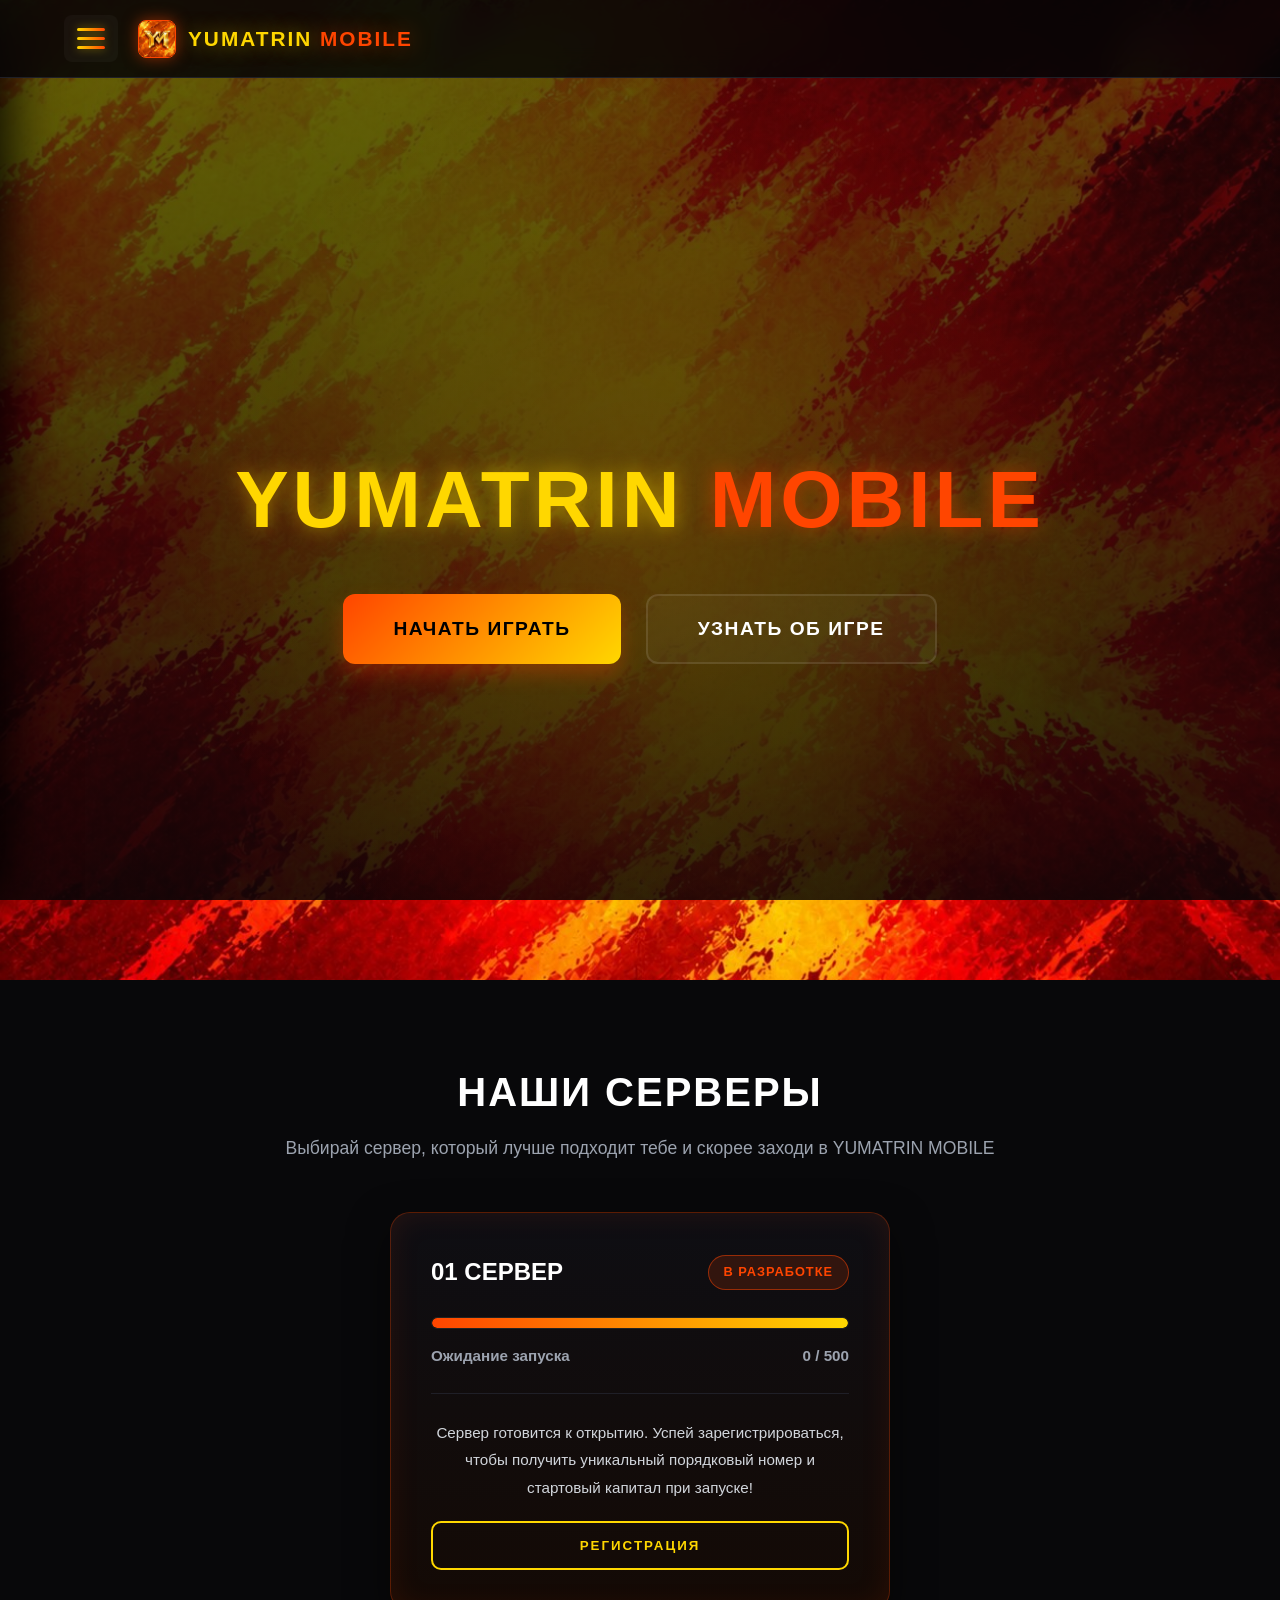
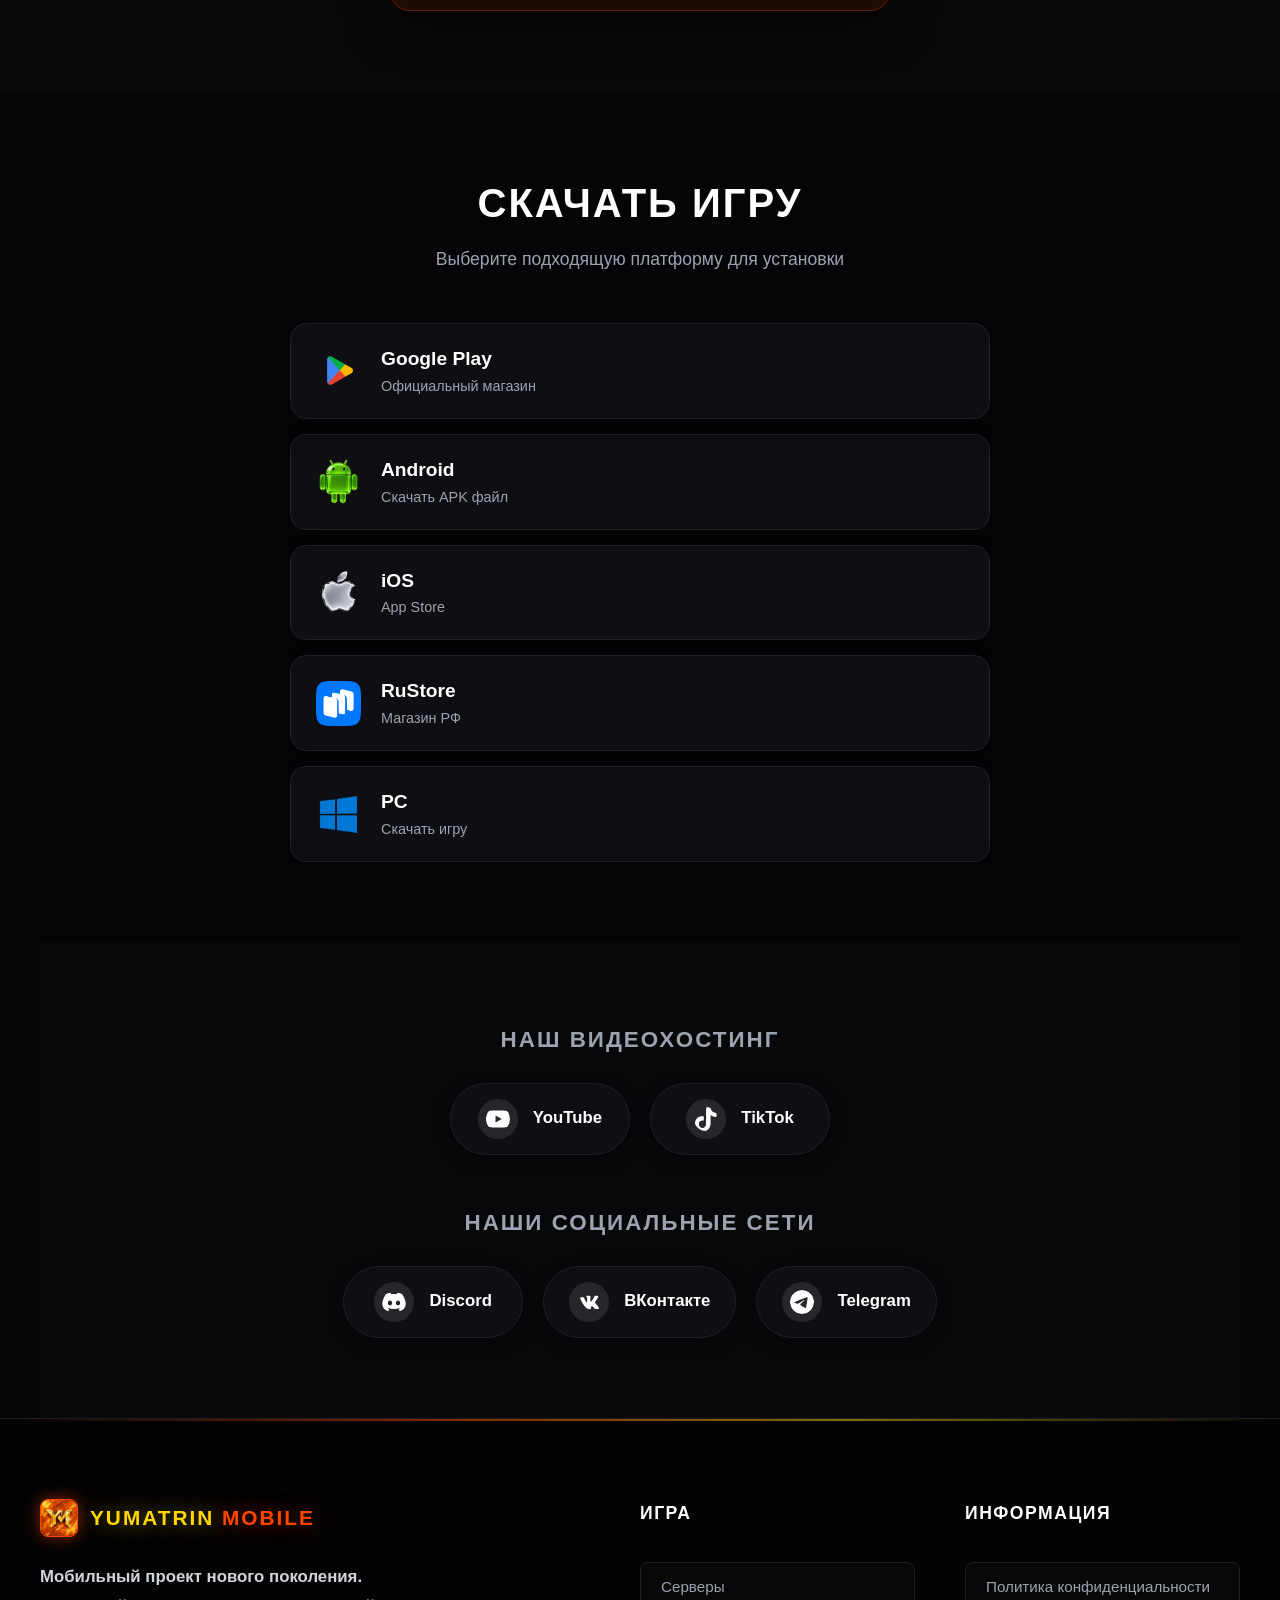
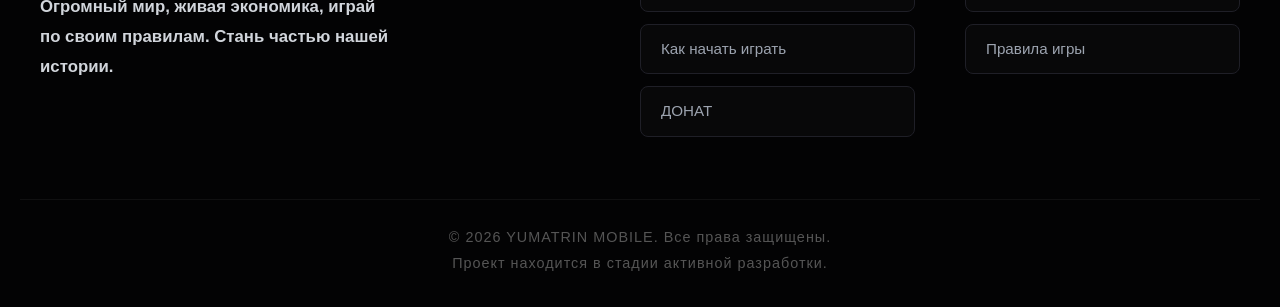
==== commit 6bf7d129: "Add files via upload" ====
--- a/index.html
+++ b/index.html
@@ -45,7 +45,7 @@
         <div class="server-card">
             <div class="server-name">01 СЕРВЕР <span>В РАЗРАБОТКЕ</span></div>
             <div class="server-bar-bg"><div class="server-bar-fill"></div></div>
-            <div class="server-status"><span>Ожидание запуска</span> <span>0 / 1000</span></div>
+            <div class="server-status"><span>Ожидание запуска</span> <span>0 / 500</span></div>
             <div class="server-note">
                 Сервер готовится к открытию. Успей зарегистрироваться, чтобы получить уникальный порядковый номер и стартовый капитал при запуске!
             </div>
